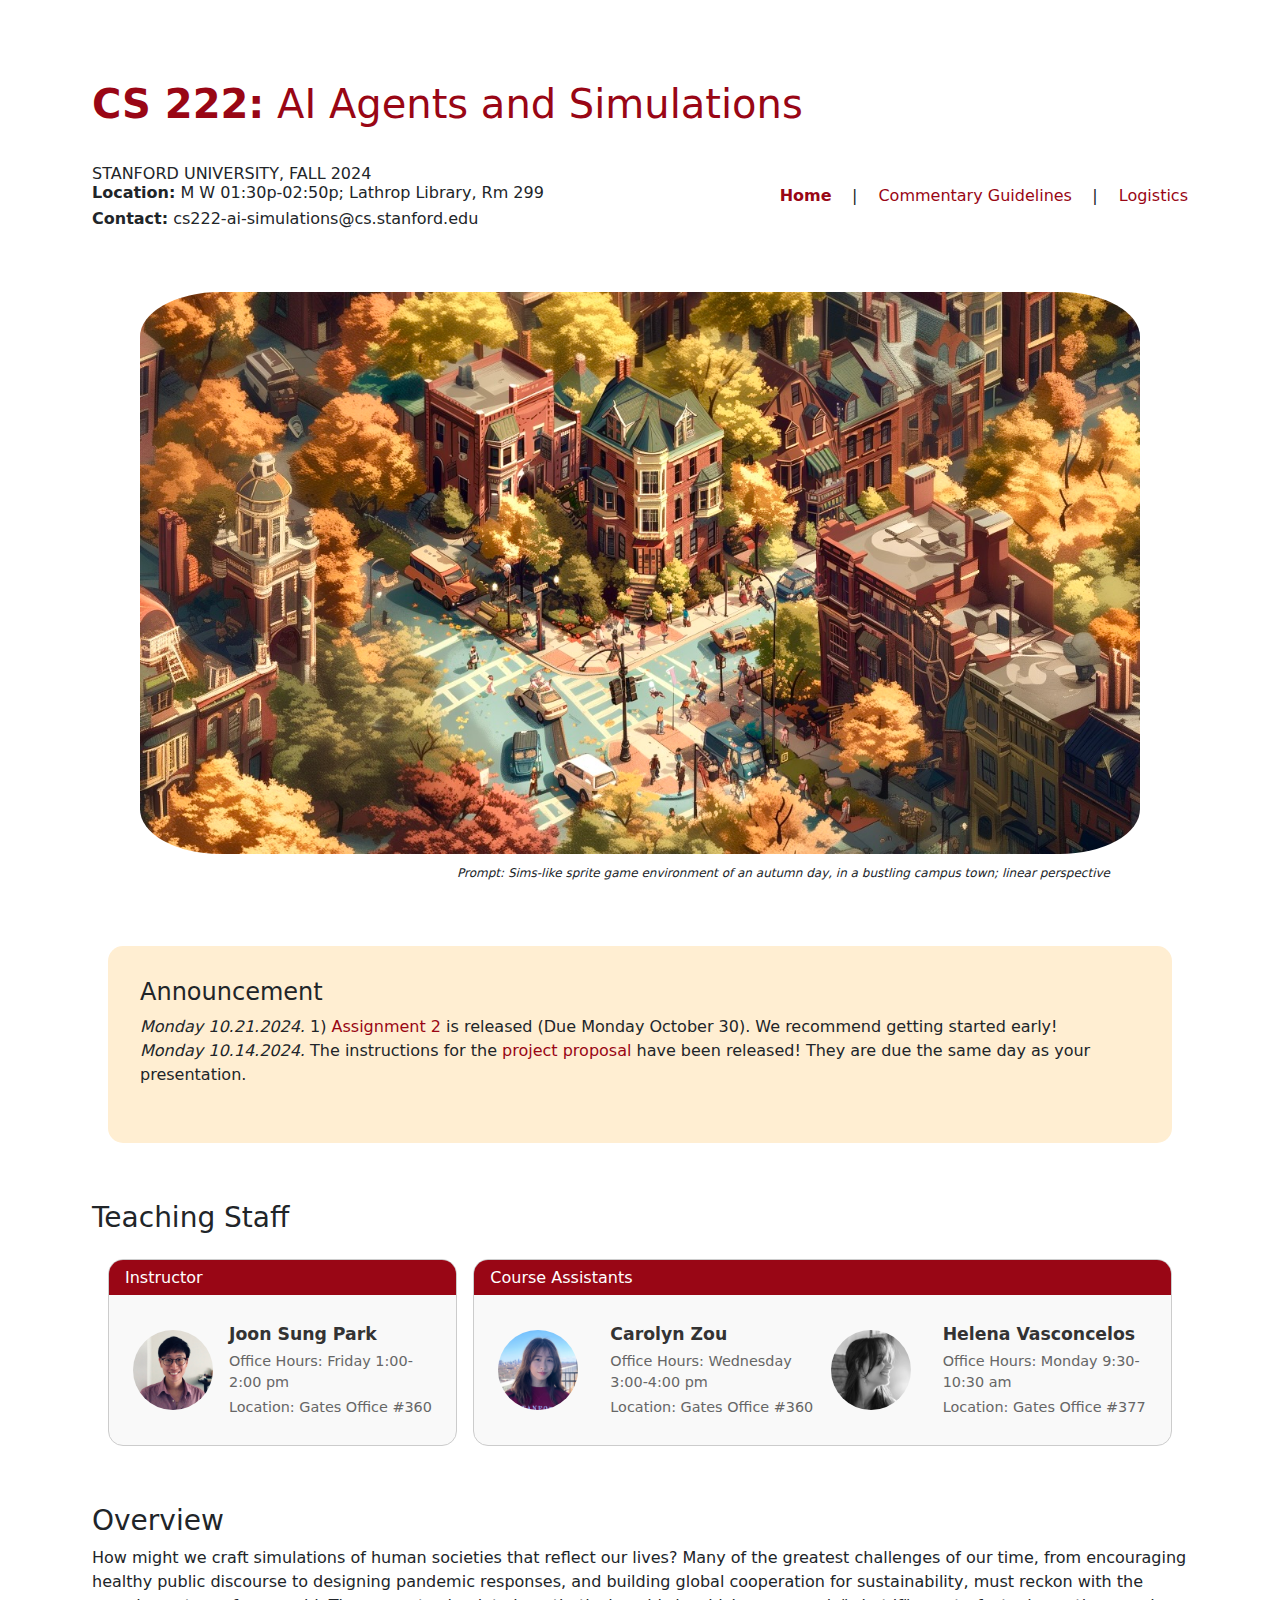
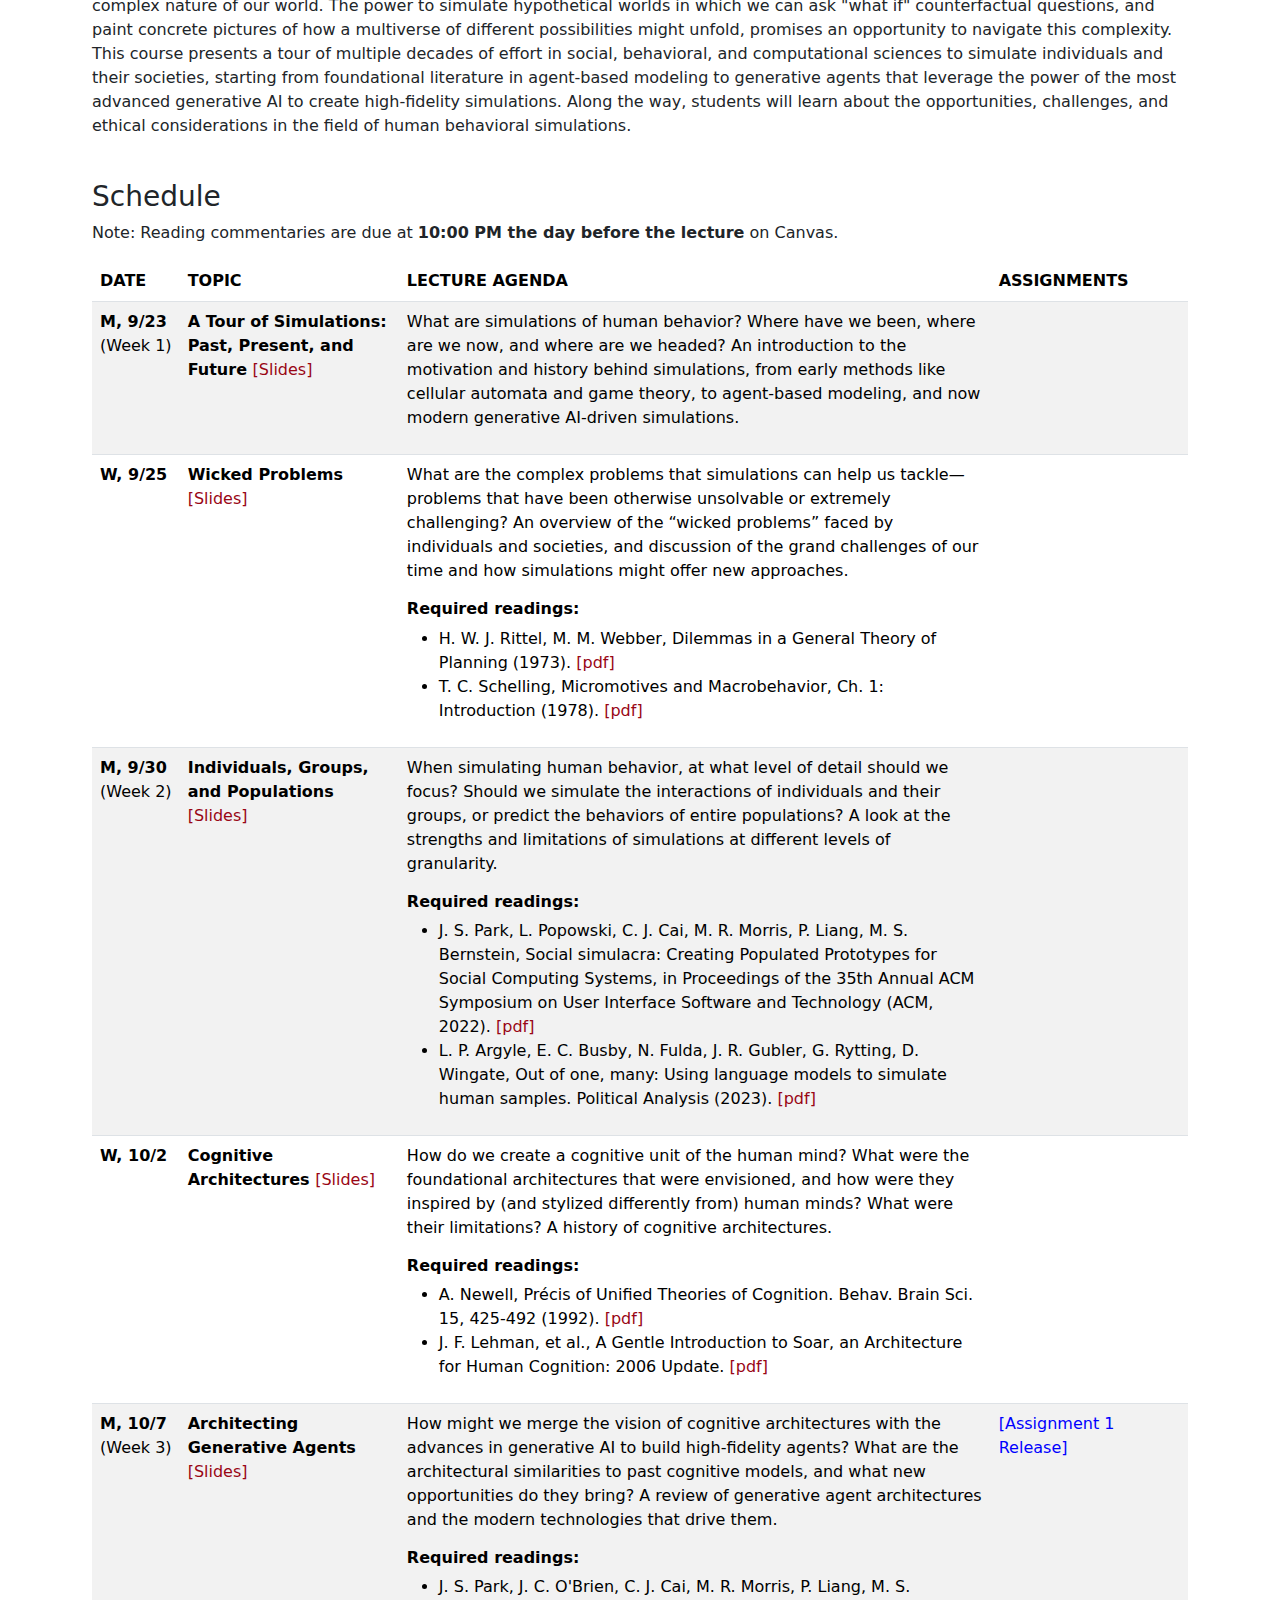
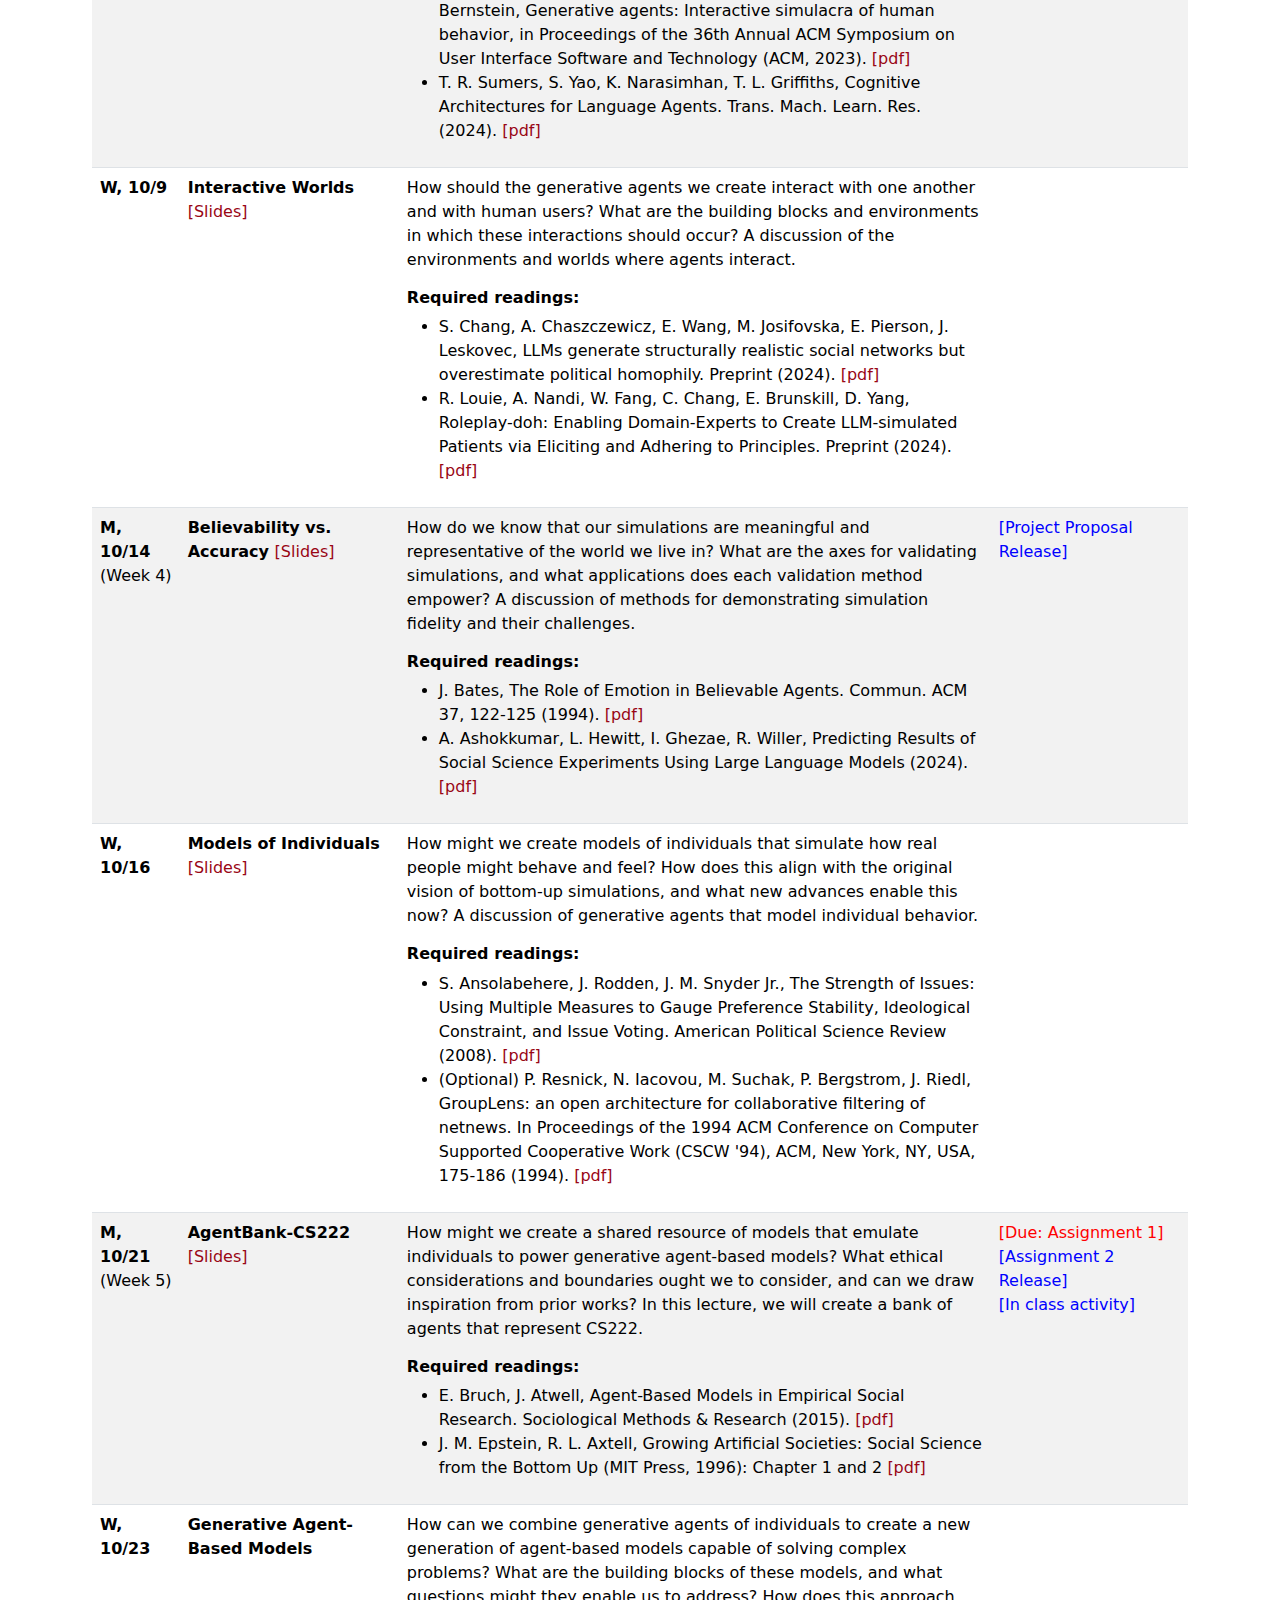
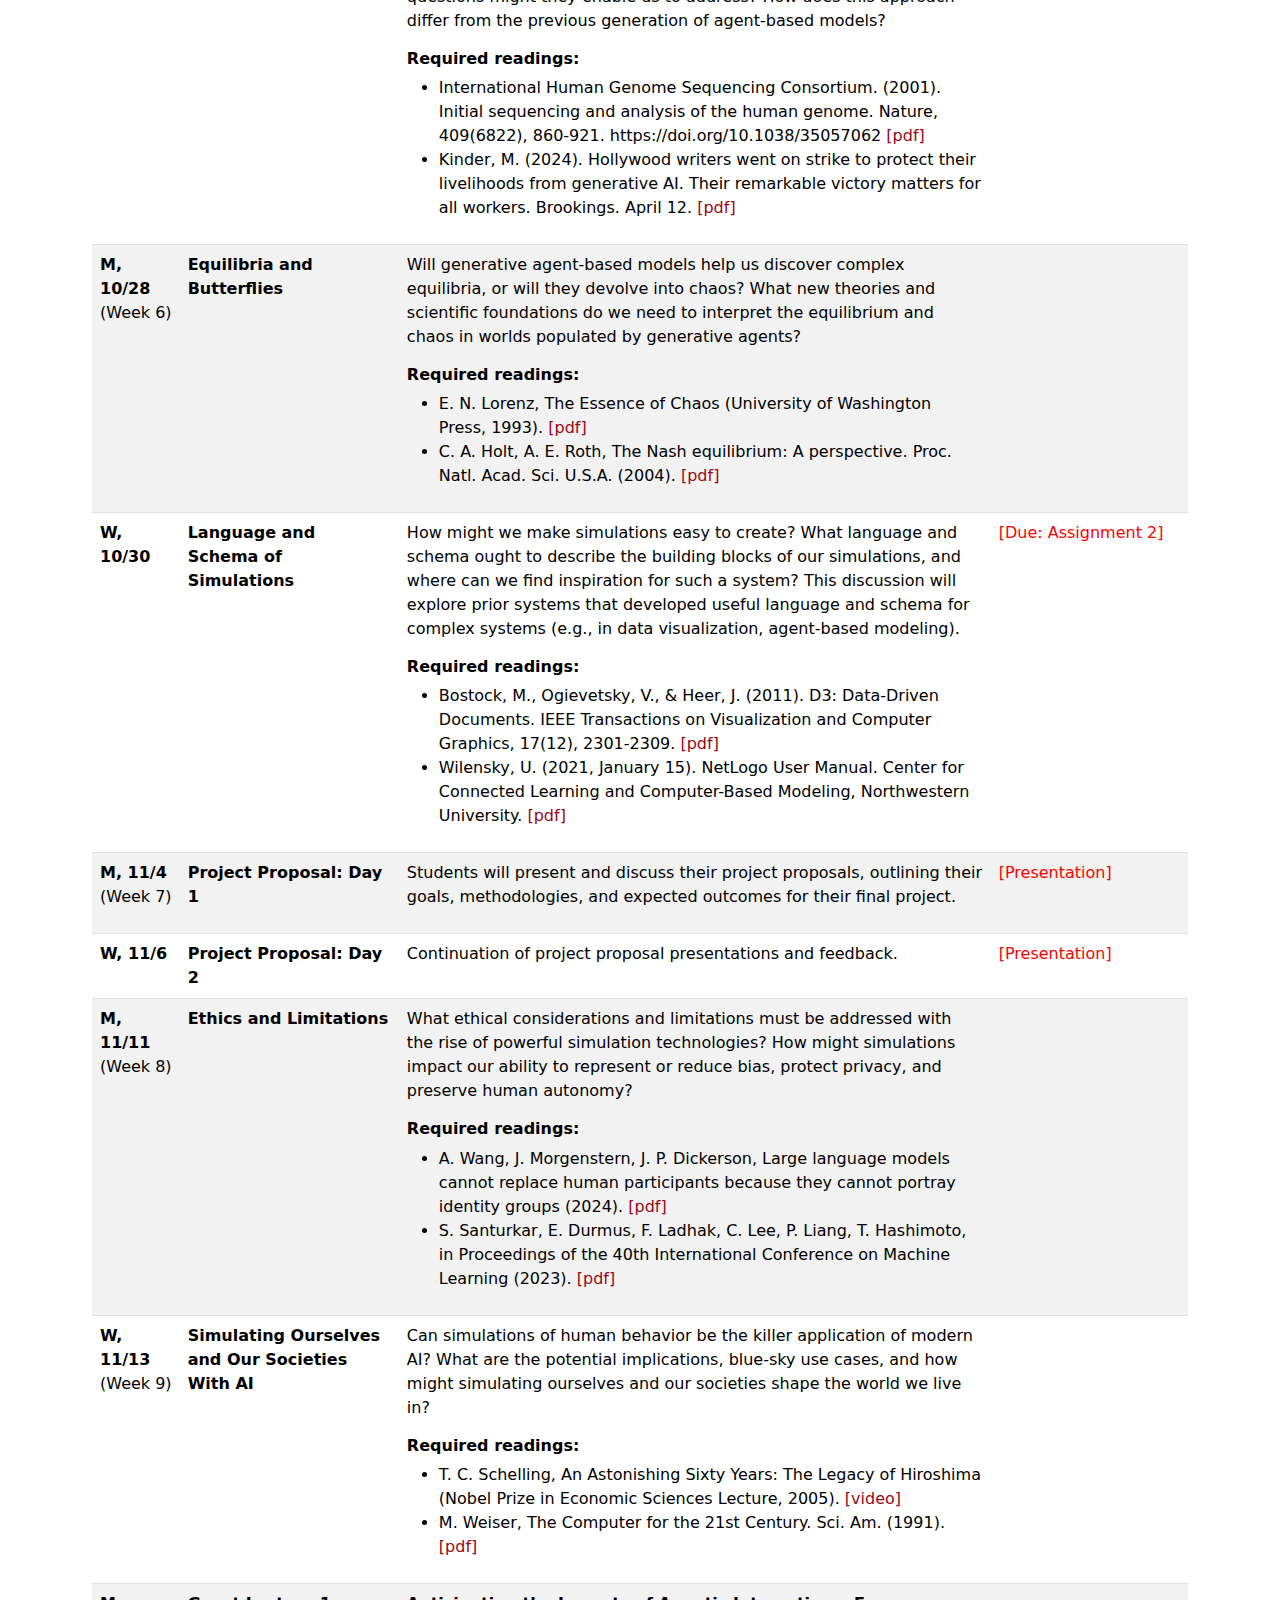
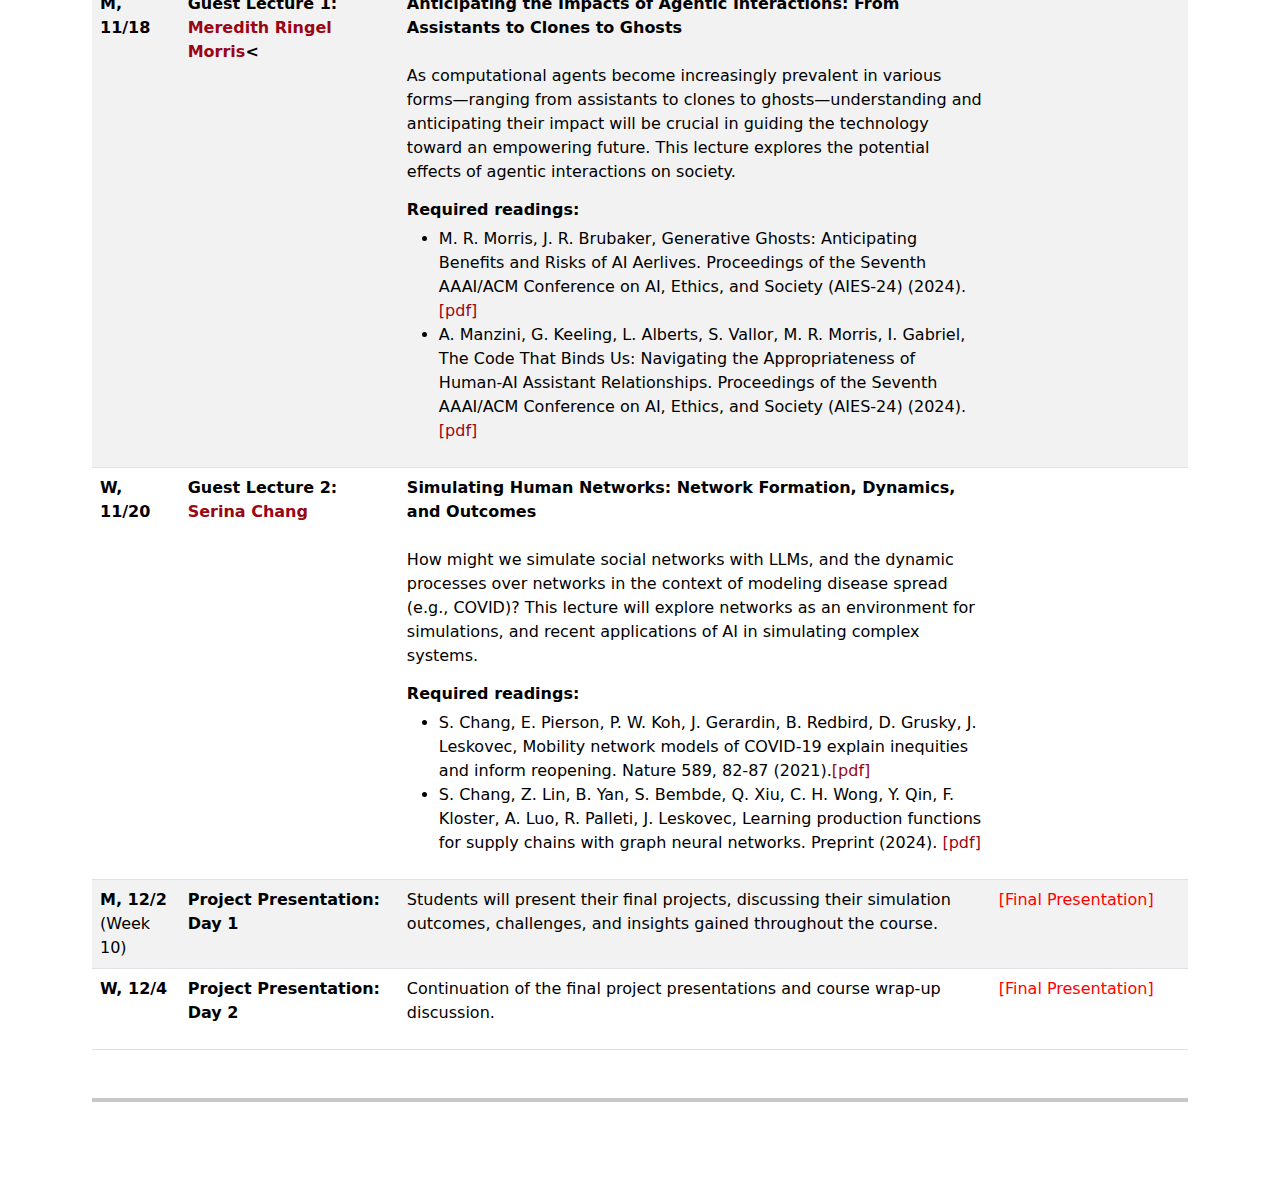
==== index.html @ 3a06b6e3 "Merrie lecture" ====
<!DOCTYPE html>
<html lang="en" class="no-js">
  <head>
    <!-- Meta tags -->
    <meta charset="utf-8">
    <meta name="viewport" content="width=device-width, initial-scale=1, shrink-to-fit=no">
    <title>CS 222: AI Agents and Simulations</title>  

    <!-- Bootstrap, Font Awesome, Aminate, Owl Carausel, Normalize CSS -->
    <link rel="stylesheet" href="https://cdn.jsdelivr.net/npm/bootstrap@5.3.3/dist/css/bootstrap.min.css" integrity="sha384-QWTKZyjpPEjISv5WaRU9OFeRpok6YctnYmDr5pNlyT2bRjXh0JMhjY6hW+ALEwIH" crossorigin="anonymous">
    <link rel="stylesheet" href="static_dir/css/main.css">

    <!-- Favicon -->
    <link rel="apple-touch-icon" sizes="180x180" href="static_dir/favicon_io/apple-touch-icon.png">
    <link rel="icon" type="image/png" sizes="32x32" href="static_dir/favicon_io/favicon-32x32.png">
    <link rel="icon" type="image/png" sizes="16x16" href="static_dir/favicon_io/favicon-16x16.png">
    <link rel="manifest" href="static_dir/favicon_io/site.webmanifest">
  </head>
  
  <body>
    <div class="container">
      <h1 style="margin-bottom:0.5em"><a href="index.html"><strong style="font-weight:700">CS 222:</strong> AI Agents and Simulations</a></h1>
      <div class="header-row">
        <div class="course-info">
          <h5>STANFORD UNIVERSITY, FALL 2024</h5>
          <h5><strong>Location:</strong> M W 01:30p-02:50p; Lathrop Library, Rm 299</h5>
          <h5 style="margin-top:0.4em"><strong>Contact:</strong> cs222-ai-simulations@cs.stanford.edu</h5>
        </div>
        <div class="nav-links">
          <a href="#" style="font-weight:600;">Home</a> &nbsp;&nbsp;&nbsp;| 
          <a href="commentaries.html">Commentary Guidelines</a> &nbsp;&nbsp;&nbsp;| 
          <a href="logistics.html">Logistics</a>
        </div>
      </div>

      <div style="padding: 3em; position: relative;">
        <img src="static_dir/img/sun_dried_tomato_a_clean_unreal_illustration_of_the_most_vibran_2857c18b-3041-4e37-aeae-36095f1cf118.jpeg" style="width:100%; border-radius: 8%;">
        <div style="text-align: right; margin-top: 10px; font-style: italic; font-size:0.75em; ">
          <div style="width: 97%;">
            <em>Prompt: Sims-like sprite game environment of an autumn day, in a bustling campus town; linear perspective</em>
          </div>
        </div>
        <!-- <p style="text-align: right; padding-right:3em; width:50%; float:right; margin-top:1em; font-size:0.8em"></p> -->
      </div>

      <div style="padding:1em">
        <div style="padding:2em; background: #FFEED2; border-radius: 15px;">
          <h4>Announcement <small style="font-size:0.7em"></small></h4>
          <em>Monday 10.21.2024.</em> 1) <a href="assignment2.html" target="_blank">Assignment 2</a> is released (Due Monday October 30). We recommend getting started early!
          <br>
          <em>Monday 10.14.2024.</em> The instructions for the <a href="final_project_proposal.html" target="_blank">project proposal</a> have been released! They are due the same day as your presentation.<br><br>
        </div>
      </div>


      <h3>Teaching Staff</h3>

      <div class="namecard-container">
        <div class="namecard">
          <h6 class="namecard-header">Instructor</h6>
          <div class="namecard-content">
            <div class="profile-photo">
              <a href="https://www.joonsungpark.com/" target="_blank"><img src="static_dir/img/JoonSungPark.jpg" alt="Joon Sung Park"></a>
            </div>
            <div class="profile-details">
              <p><a href="https://www.joonsungpark.com/" target="_blank">Joon Sung Park</a></p>
              <p>Office Hours: Friday 1:00-2:00 pm</p>
              <p>Location: Gates Office #360</p>
            </div>
          </div>
        </div>
        <div class="namecard-2x">
          <h6 class="namecard-header">Course Assistants</h6>
          <div class="namecard-content">
            <div class="profile-photo">
              <img src="static_dir/img/CarolynZou.jpg" alt="Carolyn Zou">
            </div>
            <div class="profile-details">
              <p><a href="https://www.carolynzou.com/" target="_blank">Carolyn Zou</a></p>
              <p>Office Hours: Wednesday 3:00-4:00 pm</p>
              <p>Location: Gates Office #360</p>
            </div>
            <div class="profile-photo">
              <img src="static_dir/img/HelenaVasconcelos.jpg" alt="Helena Vasconcelos">
            </div>
            <div class="profile-details">
              <p><a href="https://helenavasc.com/" target="_blank">Helena Vasconcelos</a></p>
              <p>Office Hours: Monday 9:30-10:30 am</p>
              <p>Location: Gates Office #377</p>
            </div>
          </div>
        </div>
      </div>

      <h3>Overview</h3>
      <p>How might we craft simulations of human societies that reflect our lives? Many of the greatest challenges of our time, from encouraging healthy public discourse to designing pandemic responses, and building global cooperation for sustainability, must reckon with the complex nature of our world. The power to simulate hypothetical worlds in which we can ask "what if" counterfactual questions, and paint concrete pictures of how a multiverse of different possibilities might unfold, promises an opportunity to navigate this complexity. This course presents a tour of multiple decades of effort in social, behavioral, and computational sciences to simulate individuals and their societies, starting from foundational literature in agent-based modeling to generative agents that leverage the power of the most advanced generative AI to create high-fidelity simulations. Along the way, students will learn about the opportunities, challenges, and ethical considerations in the field of human behavioral simulations.</p>


      <h3>Schedule</h3>

      <p>Note: Reading commentaries are due at <strong>10:00 PM the day before the lecture</strong> on Canvas.</p>

      <table class="table table-striped">
        <thead>
          <tr>
            <th style="width: 8%;">DATE</th>
            <th style="width: 20%;">TOPIC</th>
            <th style="width: 54%;">LECTURE AGENDA</th>
            <th style="width: 18%;">ASSIGNMENTS</th>
          </tr>
        </thead>
        <tbody>
          <tr>
            <td class="lecture_date">M, 9/23 <br><span>(Week 1)</span></td>
            <td class="lecture_titles">A Tour of Simulations: Past, Present, and Future <a href="static_dir/pdf/StanfordCS222_Lecture1.pdf" style="font-weight:500" target="_blank">[Slides]</a></td>
            <td>
              <p class="lecture_desc">
                What are simulations of human behavior? Where have we been, where are we now, and where are we headed? An introduction to the motivation and history behind simulations, from early methods like cellular automata and game theory, to agent-based modeling, and now modern generative AI-driven simulations.
              </p>
            </td>
            <td class="assignments"></td>
          </tr>

          <tr>
            <td class="lecture_date">W, 9/25</td>
            <td class="lecture_titles">Wicked Problems <a href="static_dir/pdf/StanfordCS222_Lecture2.pdf" style="font-weight:500" target="_blank">[Slides]</a></td>
            <td>
              <p class="lecture_desc">
                What are the complex problems that simulations can help us tackle—problems that have been otherwise unsolvable or extremely challenging? An overview of the “wicked problems” faced by individuals and societies, and discussion of the grand challenges of our time and how simulations might offer new approaches.
              </p>
              <h6 class="req_readings">Required readings:</h6>
              <ul class="reading_list">
                <li>H. W. J. Rittel, M. M. Webber, Dilemmas in a General Theory of Planning (1973). <a href="https://urbanpolicy.net/wp-content/uploads/2012/11/Rittel+Webber_1973_PolicySciences4-2.pdf" target="_blank">[pdf]</a></li>
                <li>T. C. Schelling, Micromotives and Macrobehavior, Ch. 1: Introduction (1978). <a href="https://gpde.direito.ufmg.br/wp-content/uploads/2019/04/ACFrOgA-pnFwzuMC2ZLY9ug4fS9h9LcNjdMRvz2N5bpMQ1WD7sYyo6ZviBQj2yEkv0yOGqk9xpIbMyzCqALfx1TOJ-YaTGzdGUS45gD_85-Ut2lYtWYauqLAP8sSm5s.pdf" target="_blank">[pdf]</a></li>
              </ul>
            </td>
            <td class="assignments"></td>
          </tr>

          <tr>
            <td class="lecture_date">M, 9/30<br><span>(Week 2)</span></td>
            <td class="lecture_titles">Individuals, Groups, and Populations <a href="static_dir/pdf/StanfordCS222_Lecture3.pdf" style="font-weight:500" target="_blank">[Slides]</a></td>
            <td>
              <p class="lecture_desc">
                When simulating human behavior, at what level of detail should we focus? Should we simulate the interactions of individuals and their groups, or predict the behaviors of entire populations? A look at the strengths and limitations of simulations at different levels of granularity.
              </p>
              <h6 class="req_readings">Required readings:</h6>
              <ul class="reading_list">
                <li>J. S. Park, L. Popowski, C. J. Cai, M. R. Morris, P. Liang, M. S. Bernstein, Social simulacra: Creating Populated Prototypes for Social Computing Systems, in Proceedings of the 35th Annual ACM Symposium on User Interface Software and Technology (ACM, 2022). <a href="https://arxiv.org/abs/2208.04024" target="_blank">[pdf]</a></li>
                <li>L. P. Argyle, E. C. Busby, N. Fulda, J. R. Gubler, G. Rytting, D. Wingate, Out of one, many: Using language models to simulate human samples. Political Analysis (2023). <a href="https://www.cambridge.org/core/journals/political-analysis/article/out-of-one-many-using-language-models-to-simulate-human-samples/035D7C8A55B237942FB6DBAD7CAA4E49" target="_blank">[pdf]</a></li>
              </ul>
            </td>
            <td class="assignments"></td>
          </tr>

          <tr>
            <td class="lecture_date">W, 10/2</td>
            <td class="lecture_titles">Cognitive Architectures <a href="static_dir/pdf/StanfordCS222_Lecture4.pdf" style="font-weight:500" target="_blank">[Slides]</a></td>
            <td>
              <p class="lecture_desc">
                How do we create a cognitive unit of the human mind? What were the foundational architectures that were envisioned, and how were they inspired by (and stylized differently from) human minds? What were their limitations? A history of cognitive architectures.
              </p>
              <h6 class="req_readings">Required readings:</h6>
              <ul class="reading_list">
                <li>A. Newell, Précis of Unified Theories of Cognition. Behav. Brain Sci. 15, 425-492 (1992). <a href="https://iiif.library.cmu.edu/file/Newell_box00048_fld04131_doc0001/Newell_box00048_fld04131_doc0001.pdf" target="_blank">[pdf]</a></li>
                <li>J. F. Lehman, et al., A Gentle Introduction to Soar, an Architecture for Human Cognition: 2006 Update. <a href="https://web.eecs.umich.edu/~soar/sitemaker/docs/misc/GentleIntroduction-2006.pdf" target="_blank">[pdf]</a></li>
              </ul>
            </td>
            <td class="assignments"></td>
          </tr>

          <tr>
            <td class="lecture_date">M, 10/7<br><span>(Week 3)</span></td>
            <td class="lecture_titles">Architecting Generative Agents <a href="static_dir/pdf/StanfordCS222_Lecture5.pdf" style="font-weight:500" target="_blank">[Slides]</a></td>
            <td>
              <p class="lecture_desc">
                How might we merge the vision of cognitive architectures with the advances in generative AI to build high-fidelity agents? What are the architectural similarities to past cognitive models, and what new opportunities do they bring? A review of generative agent architectures and the modern technologies that drive them.
              </p>
              <h6 class="req_readings">Required readings:</h6>
              <ul class="reading_list">
                <li>J. S. Park, J. C. O'Brien, C. J. Cai, M. R. Morris, P. Liang, M. S. Bernstein, Generative agents: Interactive simulacra of human behavior, in Proceedings of the 36th Annual ACM Symposium on User Interface Software and Technology (ACM, 2023). <a href="https://arxiv.org/abs/2304.03442" target="_blank">[pdf]</a></li>
                <li>T. R. Sumers, S. Yao, K. Narasimhan, T. L. Griffiths, Cognitive Architectures for Language Agents. Trans. Mach. Learn. Res. (2024). <a href="https://arxiv.org/abs/2309.02427" target="_blank">[pdf]</a></li>
              </ul>
            </td>
            <td class="assignments"><a href="assignment1.html" target="_blank"><span class="assignment_release">[Assignment 1 Release]</span></a></td>
          </tr>

          <tr>
            <td class="lecture_date">W, 10/9</td>
            <td class="lecture_titles">Interactive Worlds <a href="static_dir/pdf/StanfordCS222_Lecture6.pdf" style="font-weight:500" target="_blank">[Slides]</a></td>
            <td>
              <p class="lecture_desc">
                How should the generative agents we create interact with one another and with human users? What are the building blocks and environments in which these interactions should occur? A discussion of the environments and worlds where agents interact.
              </p>
              <h6 class="req_readings">Required readings:</h6>
              <ul class="reading_list">
                <li>S. Chang, A. Chaszczewicz, E. Wang, M. Josifovska, E. Pierson, J. Leskovec, LLMs generate structurally realistic social networks but overestimate political homophily. Preprint (2024). <a href="https://arxiv.org/abs/2408.16629" target="_blank">[pdf]</a></li>
                <li>R. Louie, A. Nandi, W. Fang, C. Chang, E. Brunskill, D. Yang, Roleplay-doh: Enabling Domain-Experts to Create LLM-simulated Patients via Eliciting and Adhering to Principles. Preprint (2024). <a href="https://arxiv.org/abs/2407.00870" target="_blank">[pdf]</a></li>
              </ul>
            </td>
            <td class="assignments"></td>
          </tr>

          <tr>
            <td class="lecture_date">M, 10/14<br><span>(Week 4)</span></td>
            <td class="lecture_titles">Believability vs. Accuracy <a href="static_dir/pdf/StanfordCS222_Lecture7.pdf" style="font-weight:500" target="_blank">[Slides]</a></td>
            <td>
              <p class="lecture_desc">
                How do we know that our simulations are meaningful and representative of the world we live in? What are the axes for validating simulations, and what applications does each validation method empower? A discussion of methods for demonstrating simulation fidelity and their challenges.
              </p>
              <h6 class="req_readings">Required readings:</h6>
              <ul class="reading_list">
                <li>J. Bates, The Role of Emotion in Believable Agents. Commun. ACM 37, 122-125 (1994). <a href="https://dl.acm.org/doi/10.1145/176789.176803" target="_blank">[pdf]</a></li>
                <li>A. Ashokkumar, L. Hewitt, I. Ghezae, R. Willer, Predicting Results of Social Science Experiments Using Large Language Models (2024). <a href="https://samim.io/dl/Predicting%20results%20of%20social%20science%20experiments%20using%20large%20language%20models.pdf" target="_blank">[pdf]</a></li>
              </ul>
            </td>
            <td class="assignments">
              <a href="final_project_proposal.html" target="_blank"><span class="assignment_release">[Project Proposal Release]</span></a>
          </tr>

          <tr>
            <td class="lecture_date">W, 10/16</td>
            <td class="lecture_titles">Models of Individuals <a href="static_dir/pdf/StanfordCS222_Lecture8.pdf" style="font-weight:500" target="_blank">[Slides]</a></td>
            <td>
              <p class="lecture_desc">
                How might we create models of individuals that simulate how real people might behave and feel? How does this align with the original vision of bottom-up simulations, and what new advances enable this now? A discussion of generative agents that model individual behavior.
              </p>
              <h6 class="req_readings">Required readings:</h6>
              <ul class="reading_list">
                <li>S. Ansolabehere, J. Rodden, J. M. Snyder Jr., The Strength of Issues: Using Multiple Measures to Gauge Preference Stability, Ideological Constraint, and Issue Voting. American Political Science Review (2008). <a href="https://www.cambridge.org/core/journals/american-political-science-review/article/strength-of-issues-using-multiple-measures-to-gauge-preference-stability-ideological-constraint-and-issue-voting/16F6AF97F7B71AA0112EC9ADF78B553A" target="_blank">[pdf]</a></li>
                <li>(Optional) P. Resnick, N. Iacovou, M. Suchak, P. Bergstrom, J. Riedl, GroupLens: an open architecture for collaborative filtering of netnews. In Proceedings of the 1994 ACM Conference on Computer Supported Cooperative Work (CSCW '94), ACM, New York, NY, USA, 175-186 (1994). <a href="https://dl.acm.org/doi/10.1145/192844.192905" target="_blank">[pdf]</a></li>

              </ul>
            </td>
            <td class="assignments"></td>
          </tr>

          <tr>
            <td class="lecture_date">M, 10/21<br><span>(Week 5)</span></td>
            <td class="lecture_titles">AgentBank-CS222 <a href="static_dir/pdf/StanfordCS222_Lecture9.pdf" style="font-weight:500" target="_blank">[Slides]</a></td>
            <td>
              <p class="lecture_desc">
                How might we create a shared resource of models that emulate individuals to power generative agent-based models? What ethical considerations and boundaries ought we to consider, and can we draw inspiration from prior works? In this lecture, we will create a bank of agents that represent CS222.
              </p>
              <h6 class="req_readings">Required readings:</h6>
              <ul class="reading_list">
                <li>E. Bruch, J. Atwell, Agent-Based Models in Empirical Social Research. Sociological Methods & Research (2015). <a href="https://journals.sagepub.com/doi/full/10.1177/0049124113506405" target="_blank">[pdf]</a></li>
                <li>J. M. Epstein, R. L. Axtell, Growing Artificial Societies: Social Science from the Bottom Up (MIT Press, 1996): Chapter 1 and 2 <a href="https://wtf.tw/ref/epstein_axtell.pdf" target="_blank">[pdf]</a></li>
              </ul>
            </td>
            <td class="assignments"><span class="assignment_due">[Due: Assignment 1]</span><br><a href="assignment2.html" target="_blank"><span class="assignment_release">[Assignment 2 Release]</span></a><br><a href="agent_bank222_inclass.html" target="_blank"><span class="assignment_release">[In class activity]</span></a></td>
          </tr>

          <tr>
            <td class="lecture_date">W, 10/23</td>
            <td class="lecture_titles">Generative Agent-Based Models</td>
            <td>
              <p class="lecture_desc">
                How can we combine generative agents of individuals to create a new generation of agent-based models capable of solving complex problems? What are the building blocks of these models, and what questions might they enable us to address? How does this approach differ from the previous generation of agent-based models?
              </p>
              <h6 class="req_readings">Required readings:</h6>
              <ul class="reading_list">
                <li>International Human Genome Sequencing Consortium. (2001). Initial sequencing and analysis of the human genome. Nature, 409(6822), 860-921. https://doi.org/10.1038/35057062 <a href="https://www.nature.com/articles/35057062" target="_blank">[pdf]</a></li>
                <li>Kinder, M. (2024). Hollywood writers went on strike to protect their livelihoods from generative AI. Their remarkable victory matters for all workers. Brookings. April 12. <a href="https://www.brookings.edu/articles/hollywood-writers-went-on-strike-to-protect-their-livelihoods-from-generative-ai-their-remarkable-victory-matters-for-all-workers/" target="_blank">[pdf]</a></li>
              </ul>
            </td>
            <td class="assignments"></td>
          </tr>

          <tr>
            <td class="lecture_date">M, 10/28<br><span>(Week 6)</span></td>
            <td class="lecture_titles">Equilibria and Butterflies</td>
            <td>
              <p class="lecture_desc">
                Will generative agent-based models help us discover complex equilibria, or will they devolve into chaos? What new theories and scientific foundations do we need to interpret the equilibrium and chaos in worlds populated by generative agents?
              </p>
              <h6 class="req_readings">Required readings:</h6>
              <ul class="reading_list">
                <li>E. N. Lorenz, The Essence of Chaos (University of Washington Press, 1993). <a href="https://eclass.uoa.gr/modules/document/file.php/PHYS289/%CE%92%CE%B9%CE%B2%CE%BB%CE%AF%CE%B1/Edward%20N.%20Lorenz%20-%20The%20Essence%20of%20Chaos-CRC%20%282005%29.pdf" target="_blank">[pdf]</a></li>
                <li>C. A. Holt, A. E. Roth, The Nash equilibrium: A perspective. Proc. Natl. Acad. Sci. U.S.A. (2004). <a href="https://www.pnas.org/doi/10.1073/pnas.0308738101" target="_blank">[pdf]</a></li>
              </ul>
            </td>
            <td class="assignments"></td>
          </tr>

          <tr>
            <td class="lecture_date">W, 10/30</td>
            <td class="lecture_titles">Language and Schema of Simulations</td>
            <td>
              <p class="lecture_desc">
                How might we make simulations easy to create? What language and schema ought to describe the building blocks of our simulations, and where can we find inspiration for such a system? This discussion will explore prior systems that developed useful language and schema for complex systems (e.g., in data visualization, agent-based modeling).
              </p>
              <h6 class="req_readings">Required readings:</h6>
              <ul class="reading_list">
                <li>Bostock, M., Ogievetsky, V., & Heer, J. (2011). D3: Data-Driven Documents. IEEE Transactions on Visualization and Computer Graphics, 17(12), 2301-2309. <a href="https://ieeexplore.ieee.org/stamp/stamp.jsp?arnumber=6064996&tag=1" target="_blank">[pdf]</a></li>
                <li>Wilensky, U. (2021, January 15). NetLogo User Manual. Center for Connected Learning and Computer-Based Modeling, Northwestern University. <a href="https://ccl.northwestern.edu/netlogo/docs/" target="_blank">[pdf]</a></li>
              </ul>
            </td>
            <td class="assignments"><span class="assignment_due">[Due: Assignment 2]</span></td>
          </tr>

          <tr>
            <td class="lecture_date">M, 11/4<br><span>(Week 7)</span></td>
            <td class="lecture_titles">Project Proposal: Day 1</td>
            <td>
              <p class="lecture_desc">
                Students will present and discuss their project proposals, outlining their goals, methodologies, and expected outcomes for their final project.
              </p>
            </td>
            <td class="assignments"><span class="assignment_due">[Presentation]</span></td>
          </tr>

          <tr>
            <td class="lecture_date">W, 11/6</td>
            <td class="lecture_titles">Project Proposal: Day 2</td>
            <td>
              <p class="lecture_desc">
                Continuation of project proposal presentations and feedback.
              </p>
            </td>
            <td class="assignments"><span class="assignment_due">[Presentation]</span></td>
          </tr>

          <tr>
            <td class="lecture_date">M, 11/11<br><span>(Week 8)</span></td>
            <td class="lecture_titles">Ethics and Limitations</td>
            <td>
              <p class="lecture_desc">
                What ethical considerations and limitations must be addressed with the rise of powerful simulation technologies? How might simulations impact our ability to represent or reduce bias, protect privacy, and preserve human autonomy?
              </p>
              <h6 class="req_readings">Required readings:</h6>
              <ul class="reading_list">
                <li>A. Wang, J. Morgenstern, J. P. Dickerson, Large language models cannot replace human participants because they cannot portray identity groups (2024). <a href="https://arxiv.org/abs/2402.01908" target="_blank">[pdf]</a></li>
                <li>S. Santurkar, E. Durmus, F. Ladhak, C. Lee, P. Liang, T. Hashimoto, in Proceedings of the 40th International Conference on Machine Learning (2023). <a href="https://arxiv.org/abs/2303.17548" target="_blank">[pdf]</a></li>
              </ul>
            </td>
            <td class="assignments"></td>
          </tr>

          <tr>
            <td class="lecture_date">W, 11/13<br><span>(Week 9)</span></td>
            <td class="lecture_titles">Simulating Ourselves and Our Societies With AI</td>
            <td>
              <p class="lecture_desc">
                Can simulations of human behavior be the killer application of modern AI? What are the potential implications, blue-sky use cases, and how might simulating ourselves and our societies shape the world we live in?
              </p>
              <h6 class="req_readings">Required readings:</h6>
              <ul class="reading_list">
                <li>T. C. Schelling, An Astonishing Sixty Years: The Legacy of Hiroshima (Nobel Prize in Economic Sciences Lecture, 2005). <a href="https://www.nobelprize.org/prizes/economic-sciences/2005/schelling/lecture" target="_blank">[video]</a></li>
                <li>M. Weiser, The Computer for the 21st Century. Sci. Am. (1991). <a href="https://www.lri.fr/~mbl/Stanford/CS477/papers/Weiser-SciAm.pdf" target="_blank">[pdf]</a></li>
              </ul>
            </td>
            <td class="assignments"></td>
          </tr>

          <tr>
            <td class="lecture_date">M, 11/18</td>
            <td class="lecture_titles">Guest Lecture 1: <a href="https://cs.stanford.edu/~merrie/" target="_blank">Meredith Ringel Morris</a><</td>
            <td>
              <p class="lecture_desc">
                <strong>Anticipating the Impacts of Agentic Interactions: From Assistants to Clones to Ghosts</strong><br><br>
                As computational agents become increasingly prevalent in various forms—ranging from assistants to clones to ghosts—understanding and anticipating their impact will be crucial in guiding the technology toward an empowering future. This lecture explores the potential effects of agentic interactions on society.
              </p>
              <h6 class="req_readings">Required readings:</h6>
              <ul class="reading_list">
                <li>M. R. Morris, J. R. Brubaker, Generative Ghosts: Anticipating Benefits and Risks of AI Aerlives. Proceedings of the Seventh AAAI/ACM Conference on AI, Ethics, and Society (AIES-24) (2024).<a href="https://arxiv.org/pdf/2402.01662" target="_blank">[pdf]</a></li>
                <li>A. Manzini, G. Keeling, L. Alberts, S. Vallor, M. R. Morris, I. Gabriel, The Code That Binds Us: Navigating the Appropriateness of Human-AI Assistant Relationships. Proceedings of the Seventh AAAI/ACM Conference on AI, Ethics, and Society (AIES-24) (2024).<a href="https://ojs.aaai.org/index.php/AIES/article/view/31694/33861" target="_blank">[pdf]</a></li>
              </ul>
            </td>
            <td class="assignments"></td>
          </tr>

          <tr>
            <td class="lecture_date">W, 11/20</td>
            <td class="lecture_titles">Guest Lecture 2: <a href="https://serinachang5.github.io/" target="_blank">Serina Chang</a></td>
            <td>
              <p class="lecture_desc">
                <strong>Simulating Human Networks: Network Formation, Dynamics, and Outcomes</strong><br><br>

                How might we simulate social networks with LLMs, and the dynamic processes over networks in the context of modeling disease spread (e.g., COVID)? This lecture will explore networks as an environment for simulations, and recent applications of AI in simulating complex systems.
              </p>
              <h6 class="req_readings">Required readings:</h6>
              <ul class="reading_list">
                <li>S. Chang, E. Pierson, P. W. Koh, J. Gerardin, B. Redbird, D. Grusky, J. Leskovec, Mobility network models of COVID-19 explain inequities and inform reopening. Nature 589, 82-87 (2021).<a href="https://www.nature.com/articles/s41586-020-2923-3" target="_blank">[pdf]</a></li>
                <li>S. Chang, Z. Lin, B. Yan, S. Bembde, Q. Xiu, C. H. Wong, Y. Qin, F. Kloster, A. Luo, R. Palleti, J. Leskovec, Learning production functions for supply chains with graph neural networks. Preprint (2024). <a href="https://arxiv.org/abs/2407.18772" target="_blank">[pdf]</a></li>
              </ul>
            </td>
            <td class="assignments"></td>
          </tr>

          <tr>
            <td class="lecture_date">M, 12/2<br><span>(Week 10)</span></td>
            <td class="lecture_titles">Project Presentation: Day 1</td>
            <td>
              <p class="lecture_desc">
                Students will present their final projects, discussing their simulation outcomes, challenges, and insights gained throughout the course.
              </p>
            </td>
            <td class="assignments"><span class="assignment_due">[Final Presentation]</span></td>
          </tr>

          <tr>
            <td class="lecture_date">W, 12/4</td>
            <td class="lecture_titles">Project Presentation: Day 2</td>
            <td>
              <p class="lecture_desc">
                Continuation of the final project presentations and course wrap-up discussion.
              </p>
            </td>
            <td class="assignments"><span class="assignment_due">[Final Presentation]</span></td>
          </tr>
          
          <!-- Add more weeks here -->
        </tbody>
      </table>

      <hr style="border:solid; border-width:2px; margin-top:3em">
    </div>

    <script src="https://cdn.jsdelivr.net/npm/bootstrap@5.3.3/dist/js/bootstrap.min.js" integrity="sha384-0pUGZvbkm6XF6gxjEnlmuGrJXVbNuzT9qBBavbLwCsOGabYfZo0T0to5eqruptLy" crossorigin="anonymous"></script>

    <style>
      #clustrmaps-widget-v2 {display:none !important}
    </style>
    <script type="text/javascript" id="clustrmaps" src="//clustrmaps.com/map_v2.js?d=rDNfvAHv84dw1Tk_JlTsLjTtnq6iYukX3dLUp5UICFY&cl=ffffff&w=a"></script>
    <a href="https://clustrmaps.com/site/1c1df" style="display:none !important"  title="Visit tracker"><img src="//www.clustrmaps.com/map_v2.png?d=rDNfvAHv84dw1Tk_JlTsLjTtnq6iYukX3dLUp5UICFY&cl=ffffff" style="display:none !important"  /></a>
  </body>
</html>
---- static_dir/css/main.css ----
body {
    padding:5em;
}
.lecture_date { 
    font-weight:600;
}
.lecture_date span {
    font-weight:300;
}
.lecture_week {
    font-weight:600;
}
.lecture_titles {
    font-weight:600;
}
.req_readings {
    font-weight:600;
}
h3 {
    margin-top:1.5em;
}
.assignment_release {
    color:blue;
}
.assignment_due {
    color:red;
}

a,a:hover {
    color: #990615;
    text-decoration: none;
}

a:hover {
   text-decoration: underline;
}




/* Name card */
.namecard-container {
  display: grid;
  grid-template-columns: 1fr 2fr; /* 1:2 ratio for namecard and namecard-2x */
  gap: 1em;
  padding: 1em;
}

.namecard, .namecard-2x {
  border: 1px solid #ccc;
  border-radius: 15px;
  background-color: #f9f9f9;
  overflow: hidden; /* Ensures the header doesn't overflow the rounded corners */
}

.namecard-header {
  background-color: #990615; 
  color: white;
  padding: 0.5em 1em;
  margin: 0;
  width: 100%;
}

.namecard-content {
  padding: 1.5em;
}

.namecard .namecard-content {
  display: flex;
  align-items: center;
}

.namecard-2x .namecard-content {
  display: grid;
  grid-template-columns: auto 1fr auto 1fr; /* For photo, details, photo, details */
  gap: 1em;
  align-items: center;
}

.profile-photo img {
  width: 80px;
  height: 80px;
  border-radius: 50%;
}

.profile-details {
  margin-left: 1em;
}

.profile-details a {
  font-size: 1.2em;
  font-weight: bold;
  color: #333;
  text-decoration: none;
}

.profile-details p {
  margin: 0.2em 0;
  font-size: 0.9em;
  color: #666;
}

@media (max-width: 768px) {
  .namecard-container {
    grid-template-columns: 1fr;
  }
  
  .namecard-2x .namecard-content {
    grid-template-columns: auto 1fr;
  }
  
  .namecard-2x .namecard-content > :nth-child(3),
  .namecard-2x .namecard-content > :nth-child(4) {
    margin-top: 1em;
  }
}
/* End name card */








/* Nav */
.header-row {
  display: flex;
  justify-content: space-between;
  align-items: center;
  padding: 1em 0;
/*  border-bottom: 1px solid #ddd;*/
}

.course-info h5 {
  margin: 0;
  font-size: 1em;
}

.nav-links a {
  text-decoration: none;
  color: #990615;
  margin-left: 1em;
}

.nav-links a:hover {
  text-decoration: underline;
}
/* End Nav */
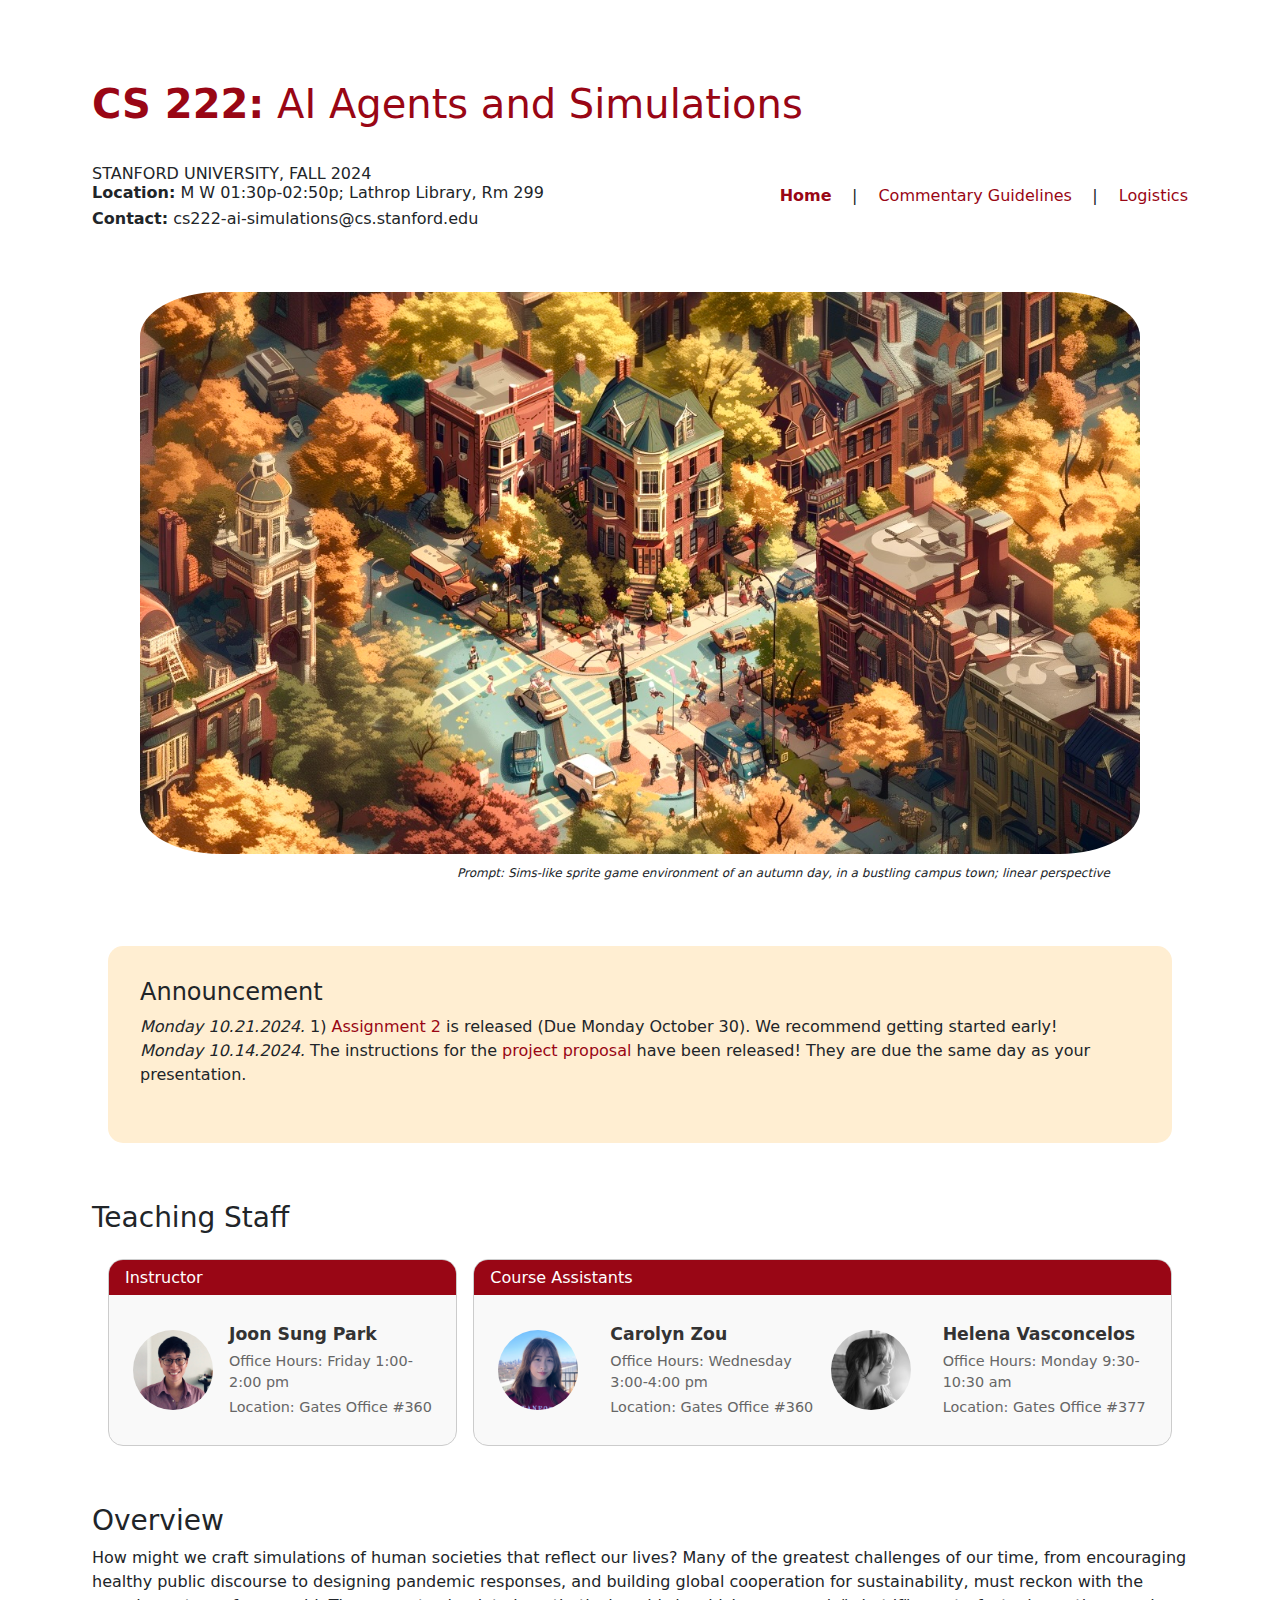
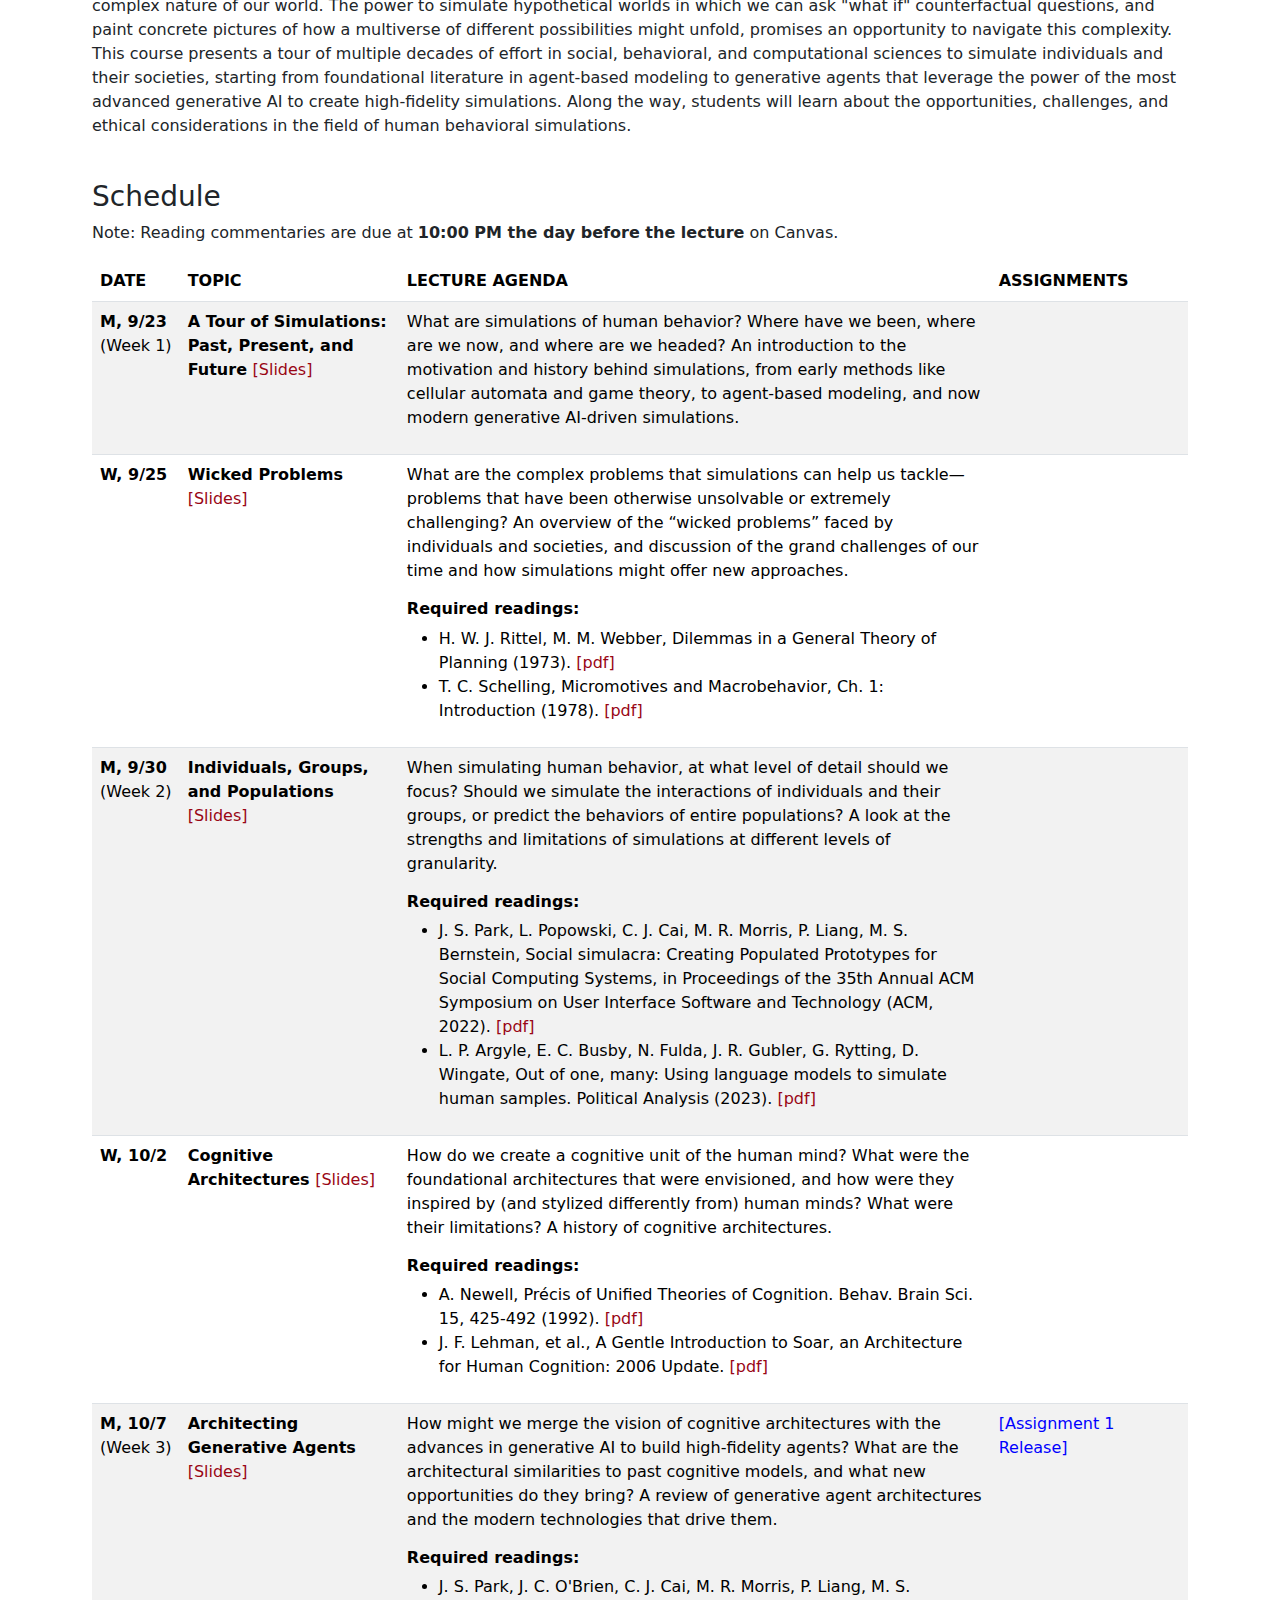
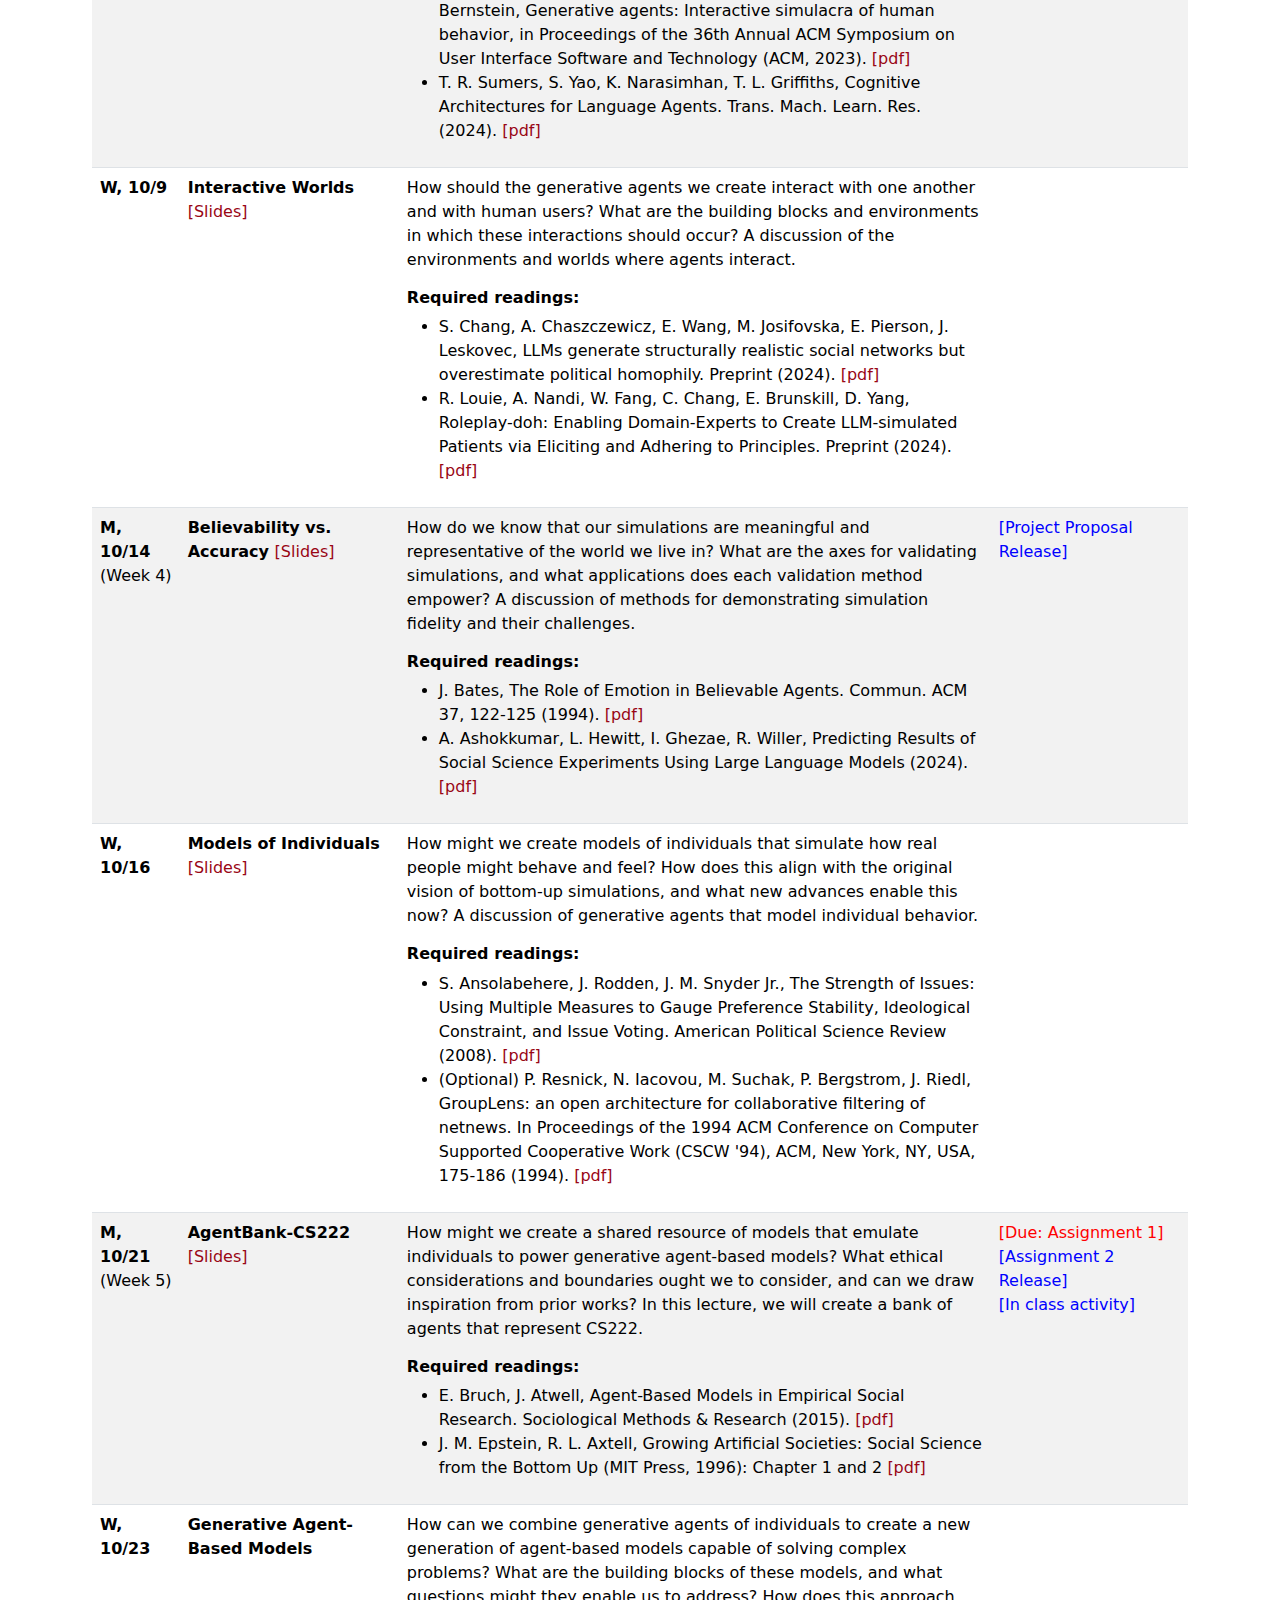
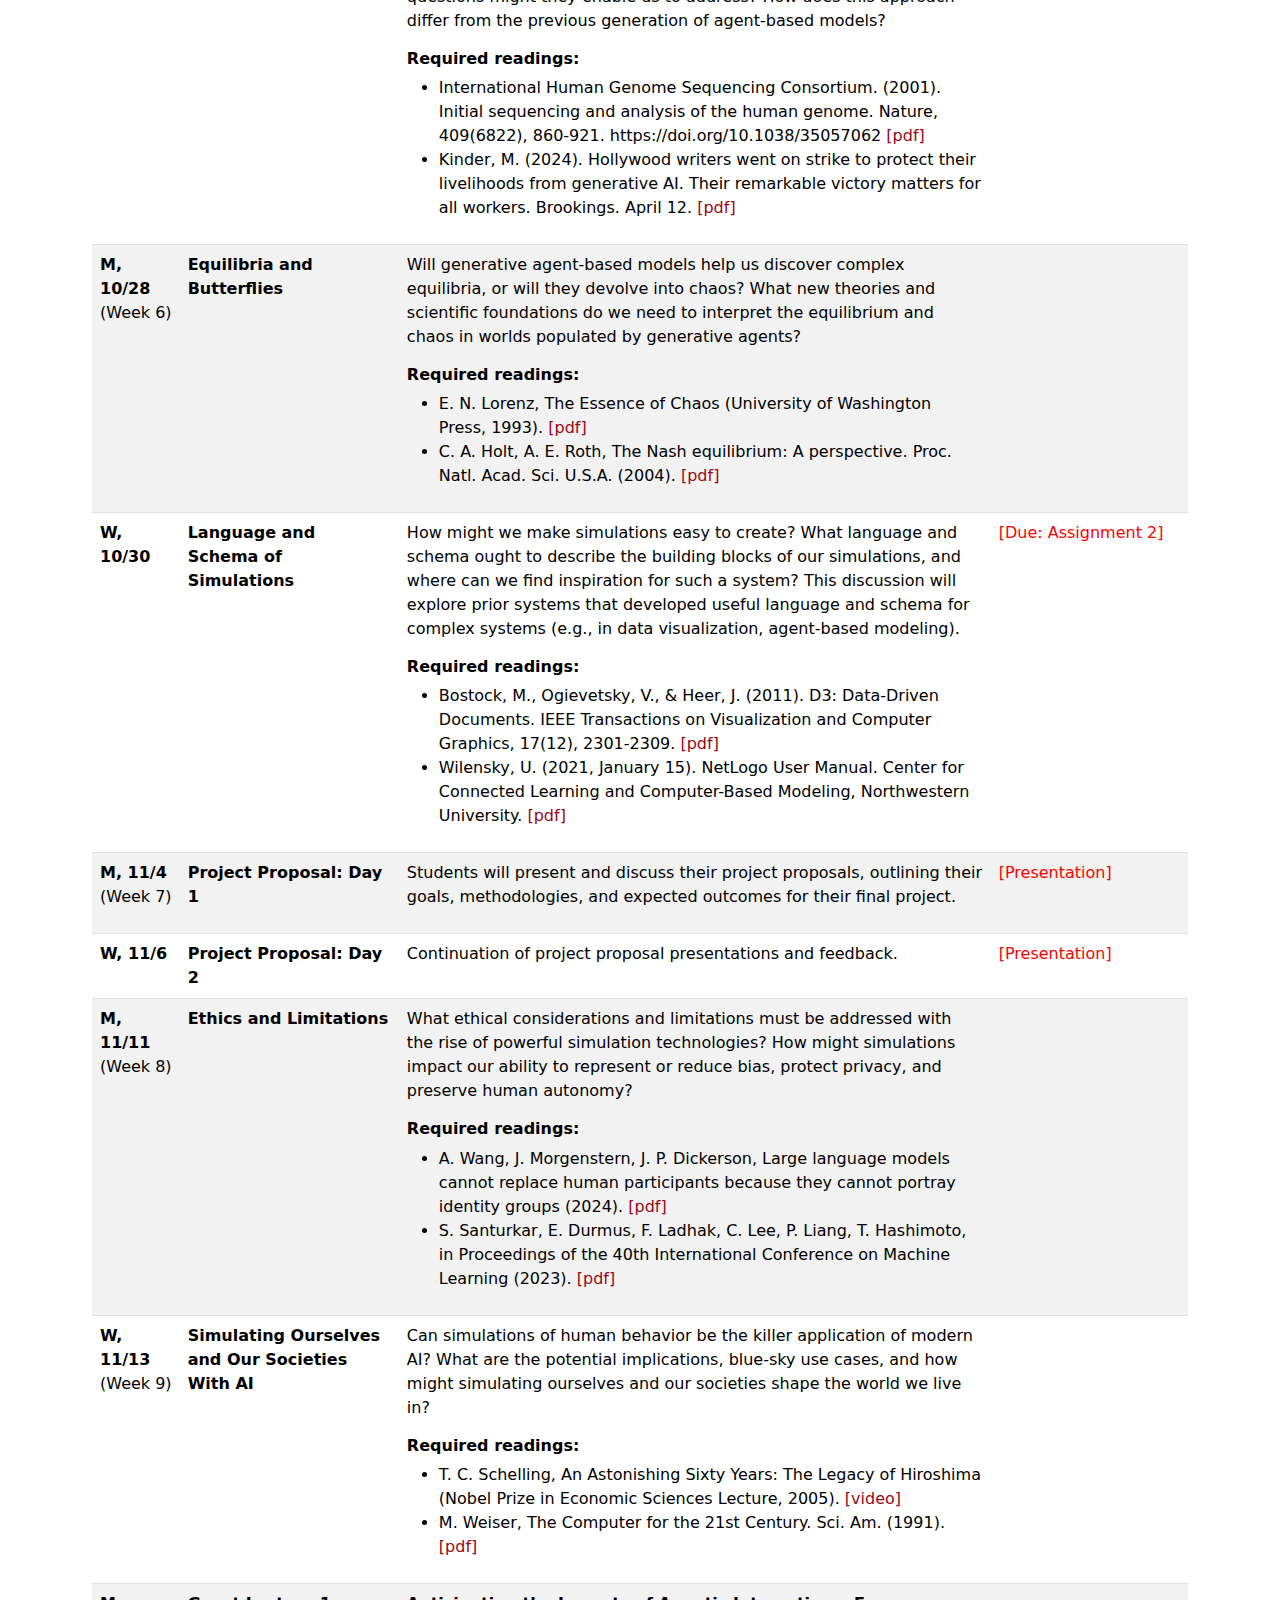
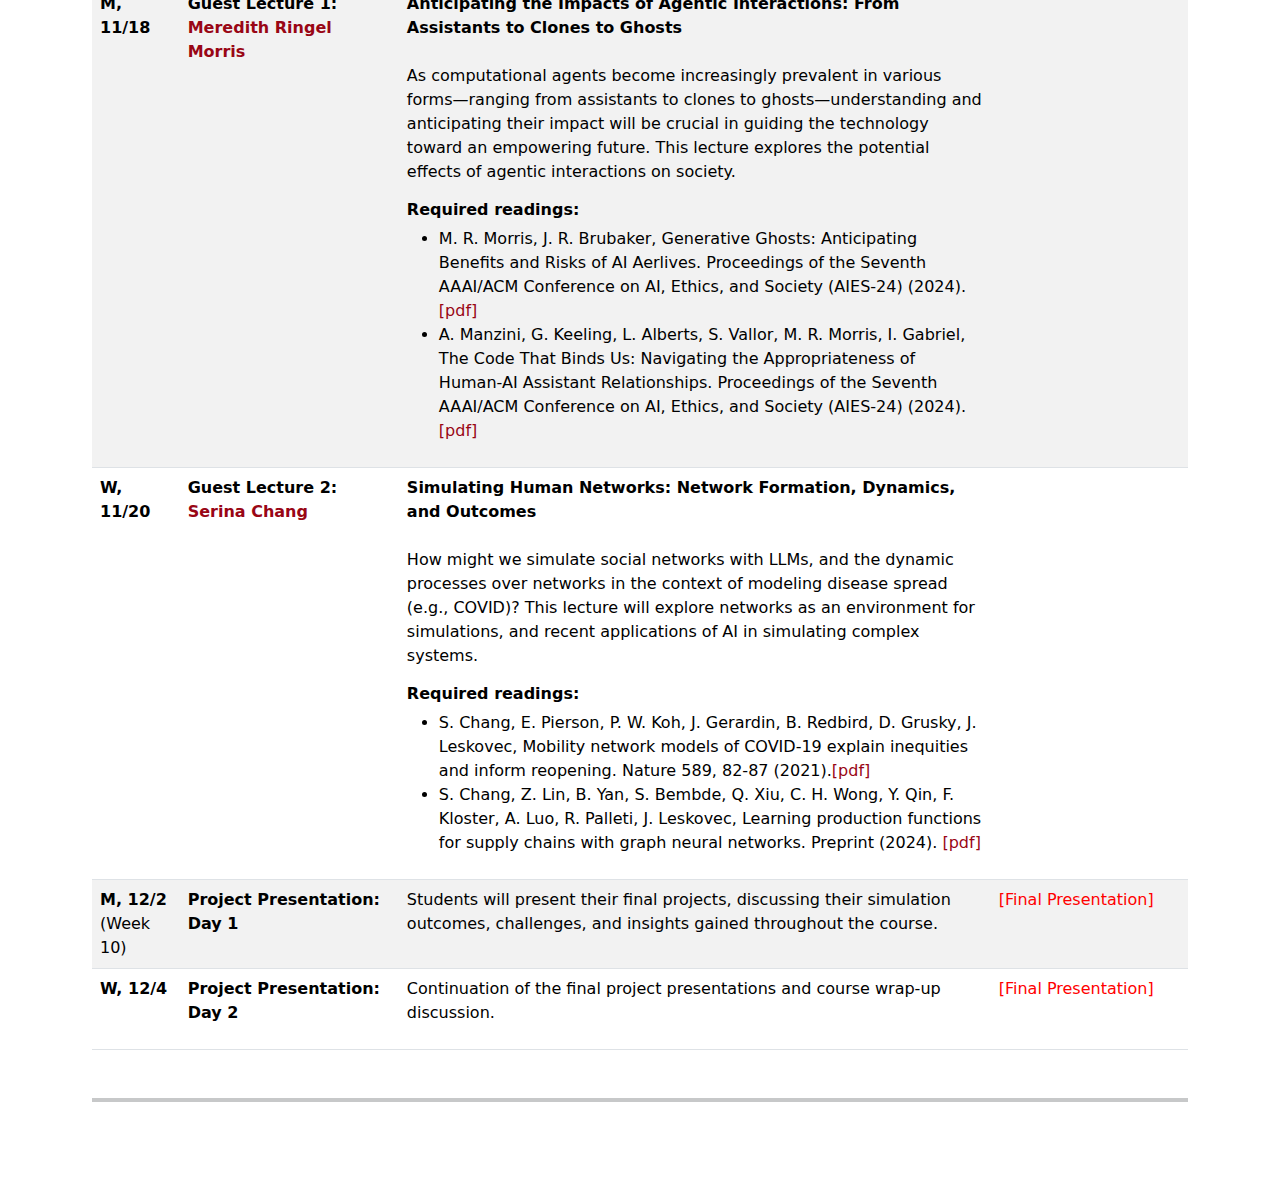
==== commit 1ded764e: "Merrie lecture" ====
--- a/index.html
+++ b/index.html
@@ -355,7 +355,7 @@
 
           <tr>
             <td class="lecture_date">M, 11/18</td>
-            <td class="lecture_titles">Guest Lecture 1: <a href="https://cs.stanford.edu/~merrie/" target="_blank">Meredith Ringel Morris</a><</td>
+            <td class="lecture_titles">Guest Lecture 1: <a href="https://cs.stanford.edu/~merrie/" target="_blank">Meredith Ringel Morris</a></td>
             <td>
               <p class="lecture_desc">
                 <strong>Anticipating the Impacts of Agentic Interactions: From Assistants to Clones to Ghosts</strong><br><br>
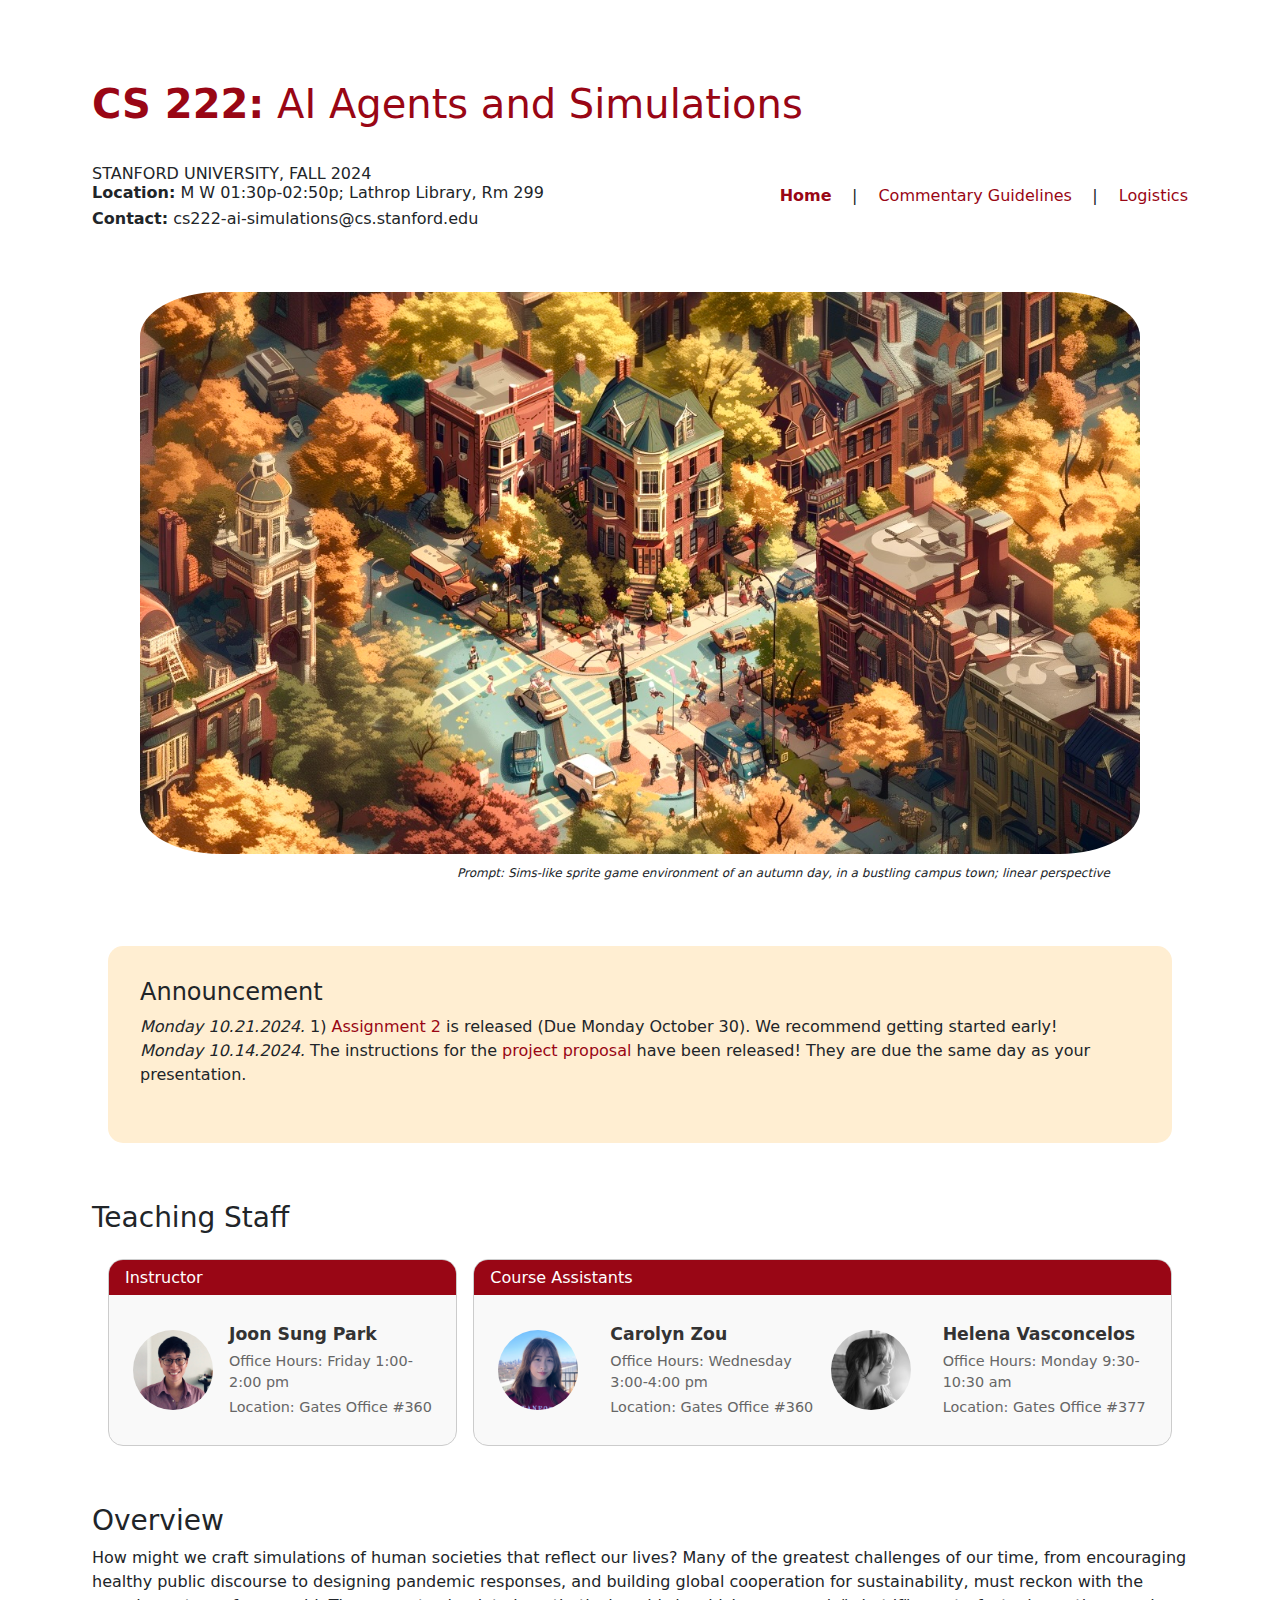
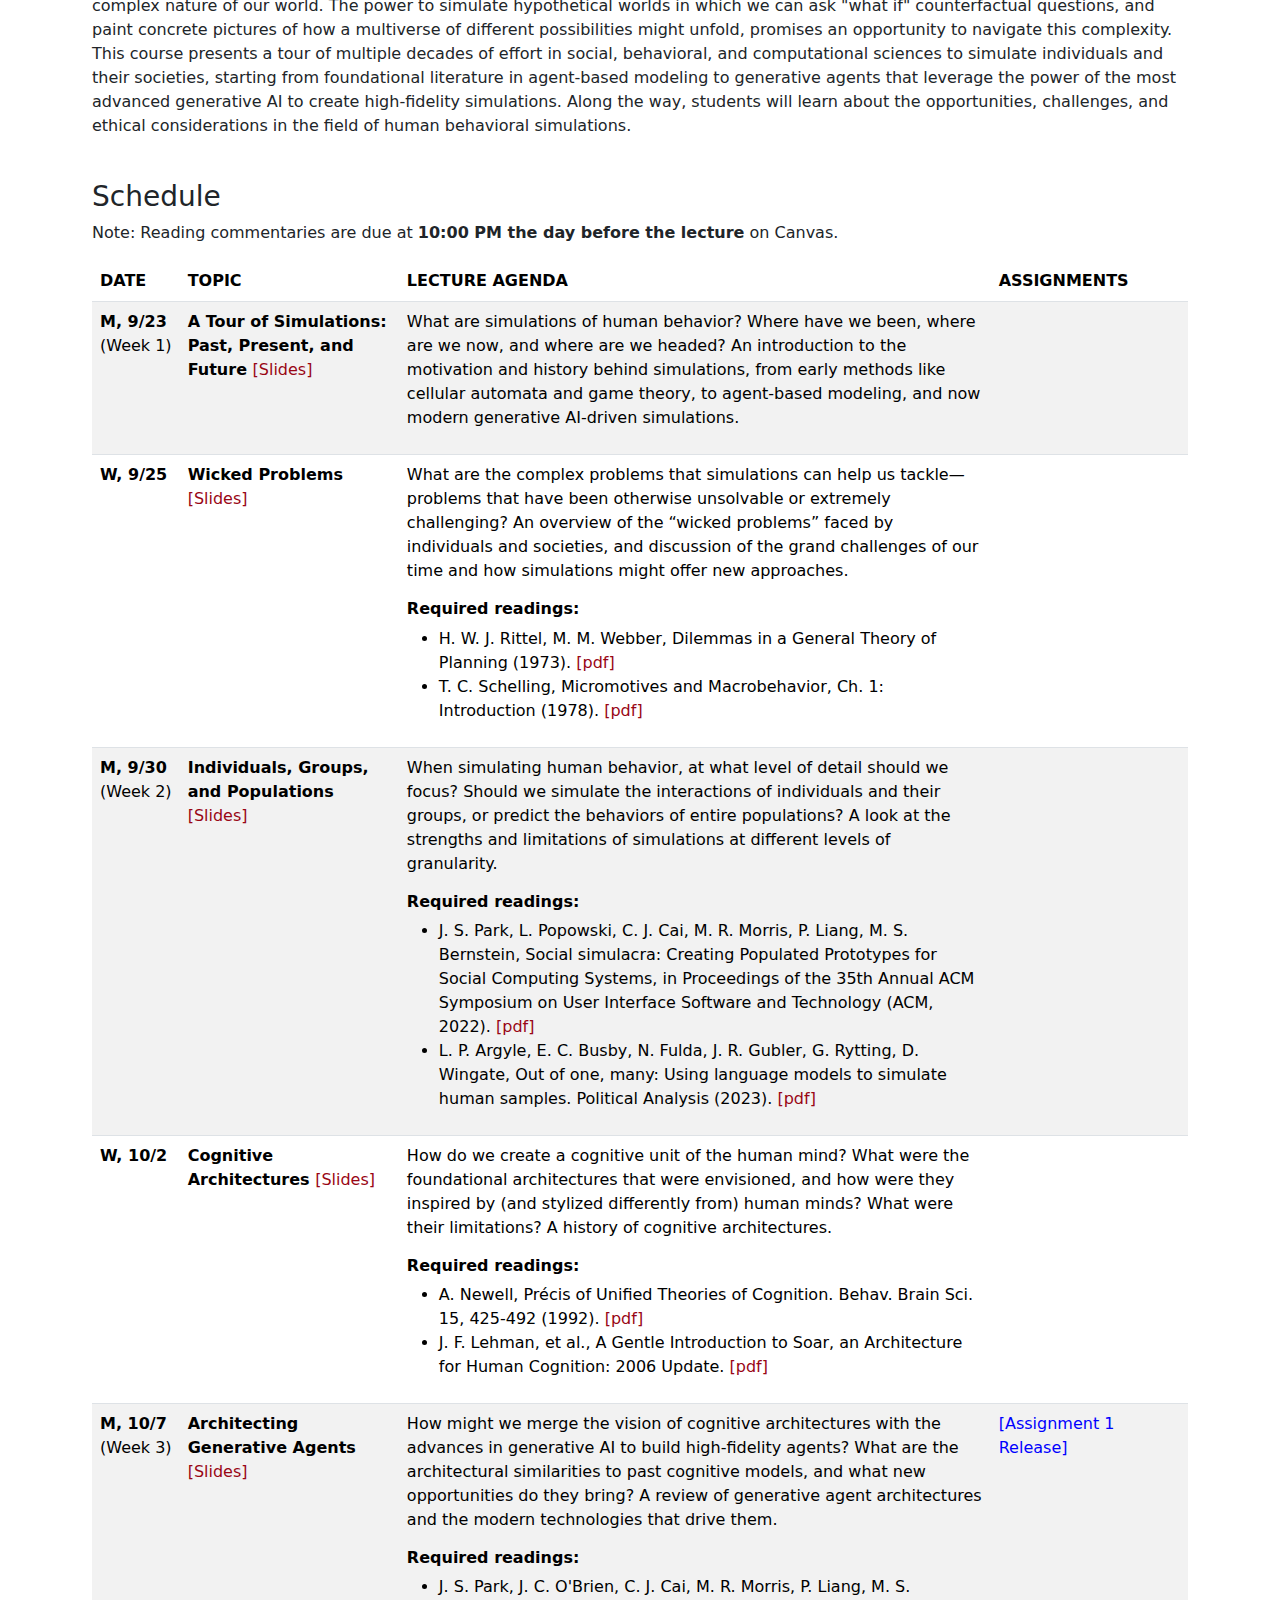
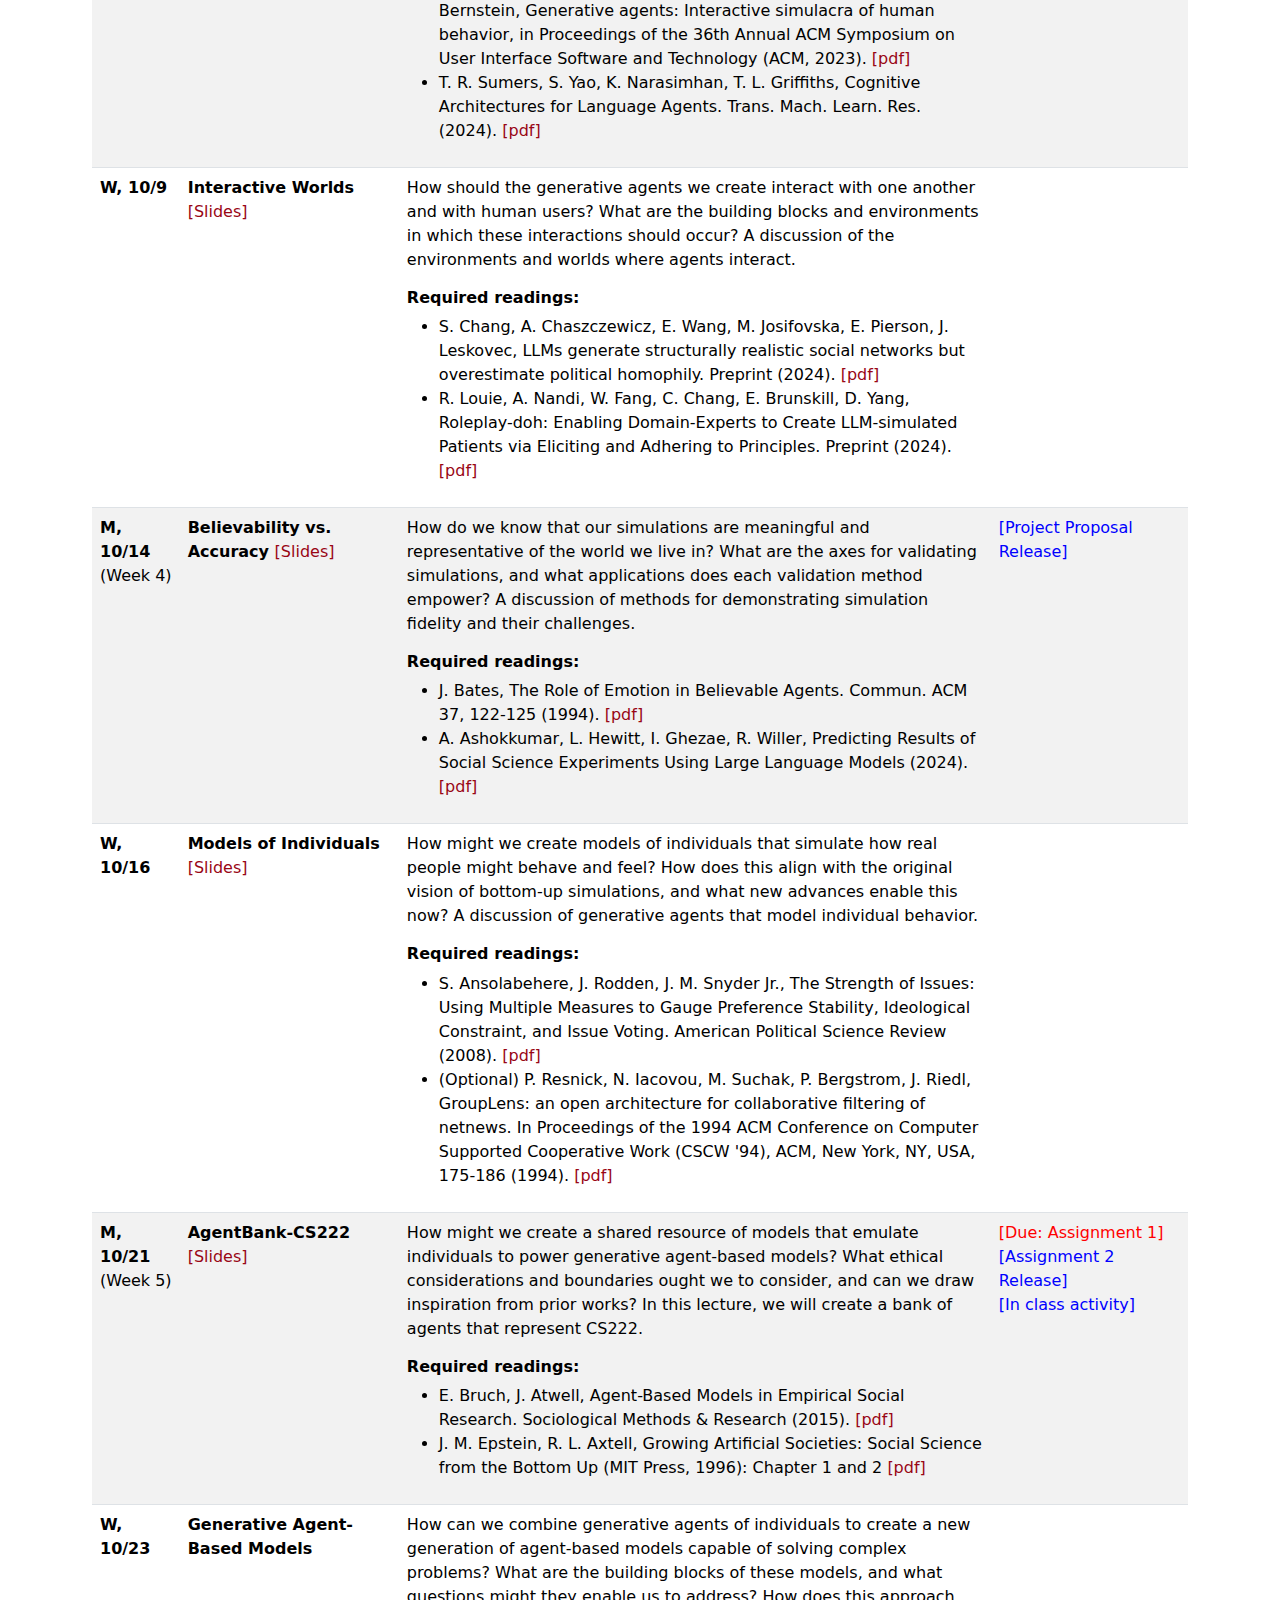
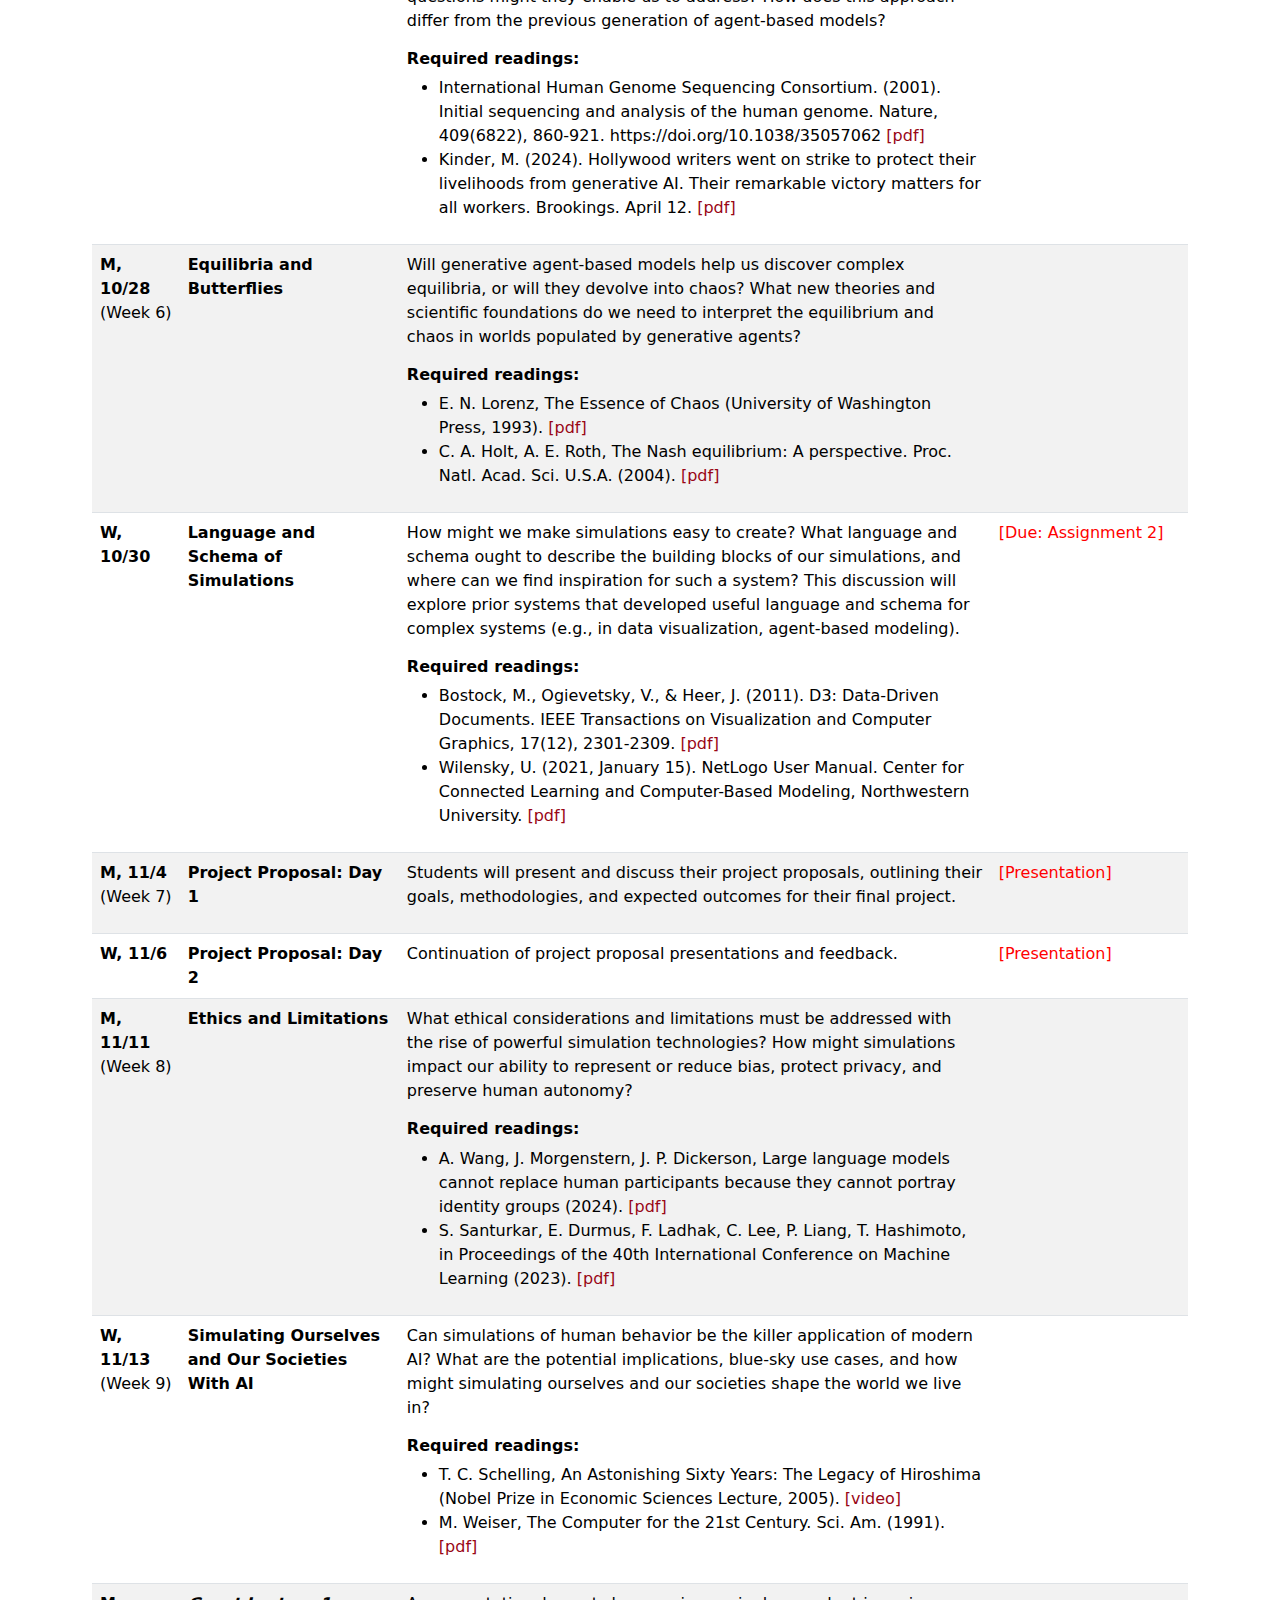
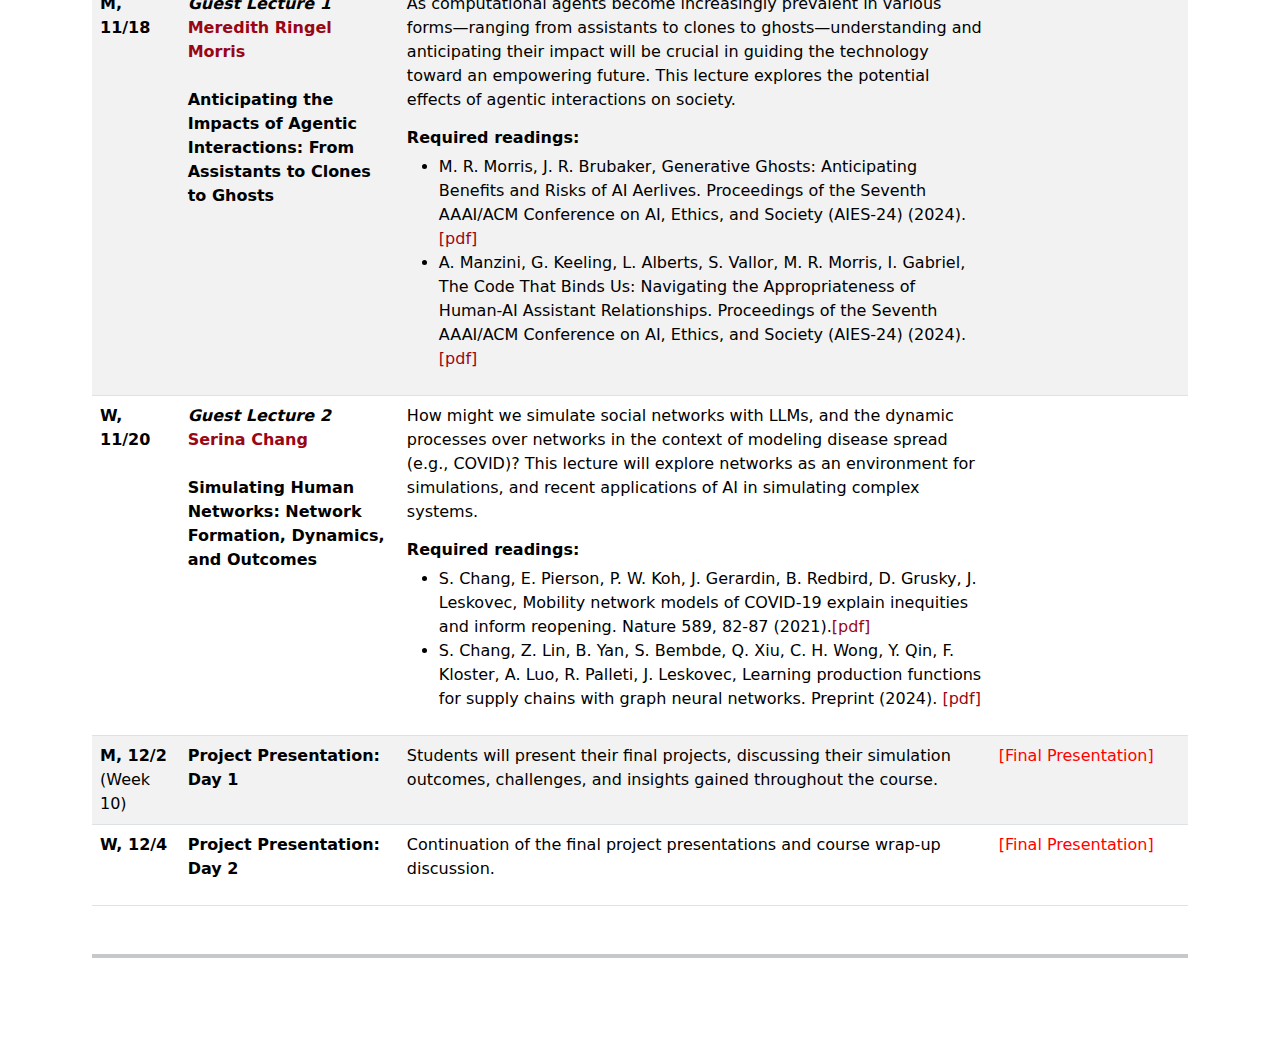
==== commit ae608a86: "Merrie lecture" ====
--- a/index.html
+++ b/index.html
@@ -355,10 +355,9 @@
 
           <tr>
             <td class="lecture_date">M, 11/18</td>
-            <td class="lecture_titles">Guest Lecture 1: <a href="https://cs.stanford.edu/~merrie/" target="_blank">Meredith Ringel Morris</a></td>
-            <td>
-              <p class="lecture_desc">
-                <strong>Anticipating the Impacts of Agentic Interactions: From Assistants to Clones to Ghosts</strong><br><br>
+            <td class="lecture_titles"><em>Guest Lecture 1</em><br><a href="https://cs.stanford.edu/~merrie/" target="_blank">Meredith Ringel Morris</a><br><br>Anticipating the Impacts of Agentic Interactions: From Assistants to Clones to Ghosts</td>
+            <td>
+              <p class="lecture_desc">
                 As computational agents become increasingly prevalent in various forms—ranging from assistants to clones to ghosts—understanding and anticipating their impact will be crucial in guiding the technology toward an empowering future. This lecture explores the potential effects of agentic interactions on society.
               </p>
               <h6 class="req_readings">Required readings:</h6>
@@ -372,11 +371,9 @@
 
           <tr>
             <td class="lecture_date">W, 11/20</td>
-            <td class="lecture_titles">Guest Lecture 2: <a href="https://serinachang5.github.io/" target="_blank">Serina Chang</a></td>
-            <td>
-              <p class="lecture_desc">
-                <strong>Simulating Human Networks: Network Formation, Dynamics, and Outcomes</strong><br><br>
-
+            <td class="lecture_titles"><em>Guest Lecture 2</em><br><a href="https://serinachang5.github.io/" target="_blank">Serina Chang</a><br><br>Simulating Human Networks: Network Formation, Dynamics, and Outcomes</td>
+            <td>
+              <p class="lecture_desc">
                 How might we simulate social networks with LLMs, and the dynamic processes over networks in the context of modeling disease spread (e.g., COVID)? This lecture will explore networks as an environment for simulations, and recent applications of AI in simulating complex systems.
               </p>
               <h6 class="req_readings">Required readings:</h6>
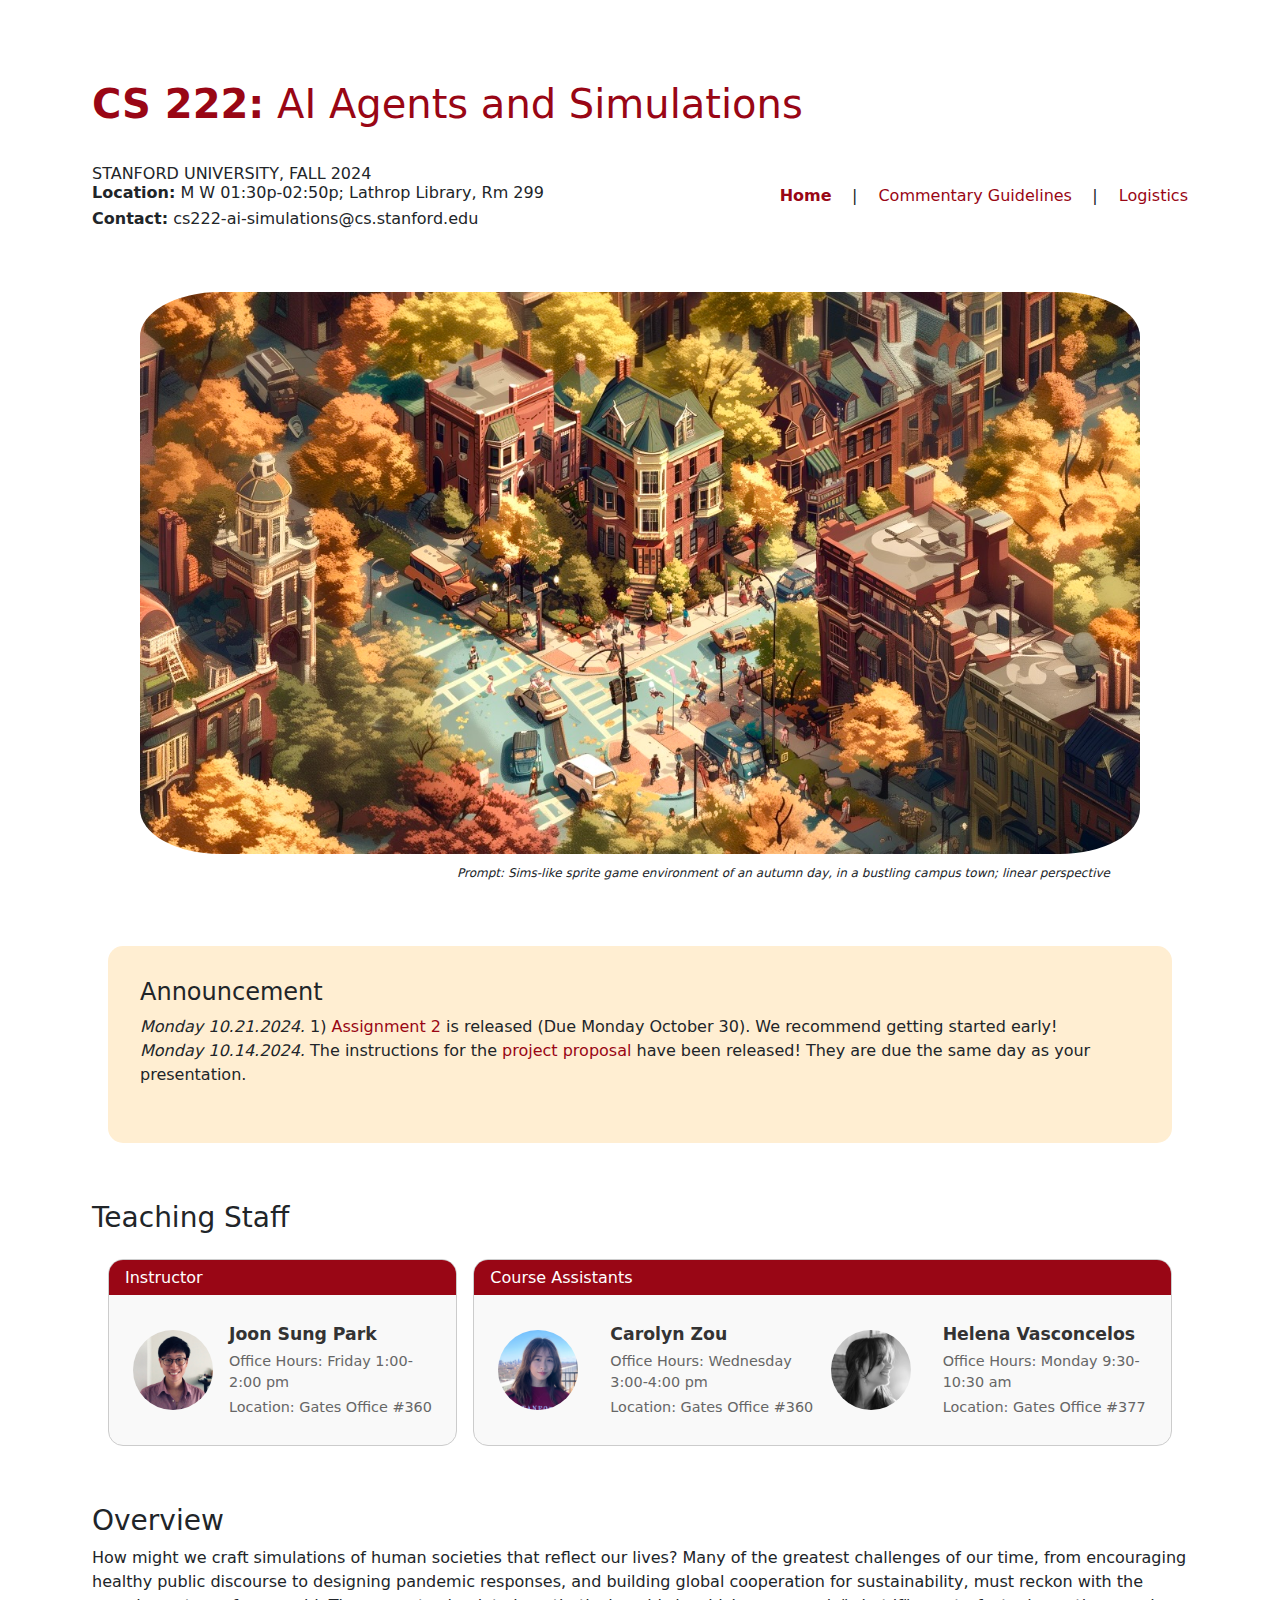
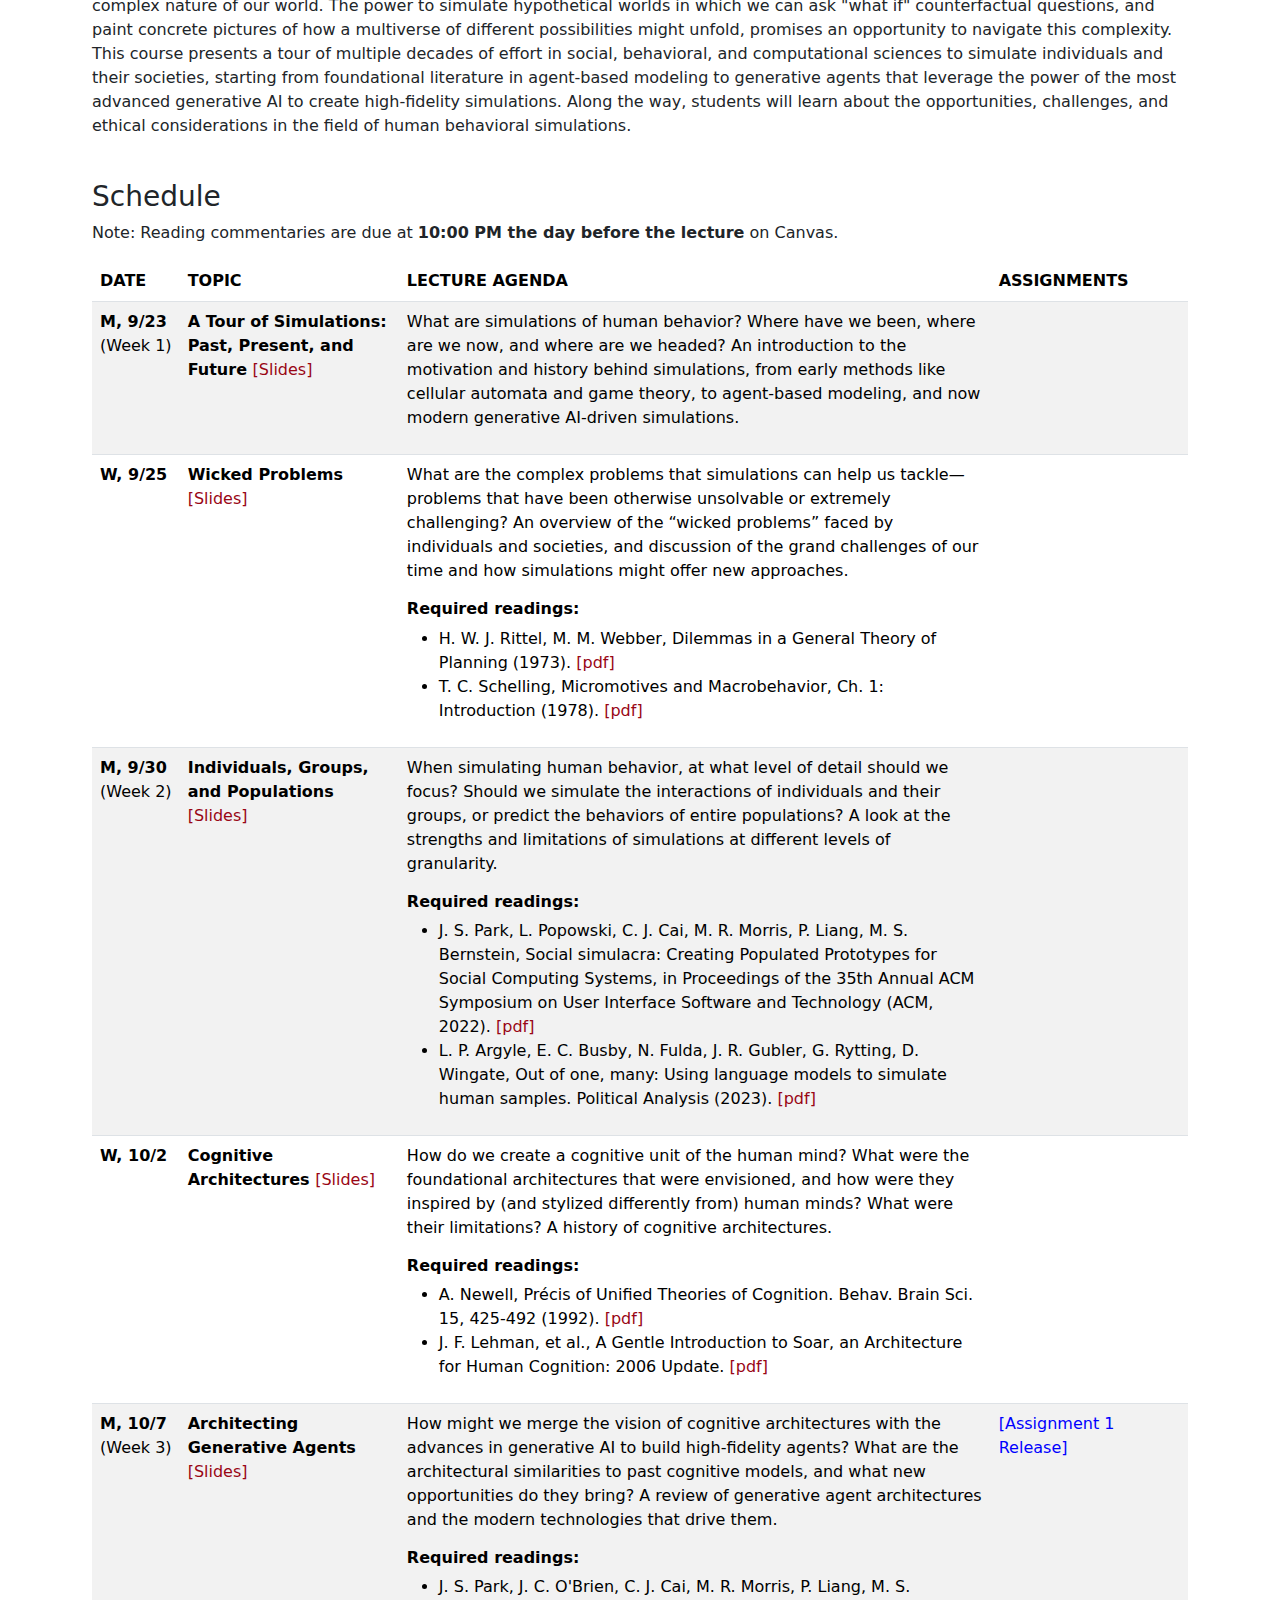
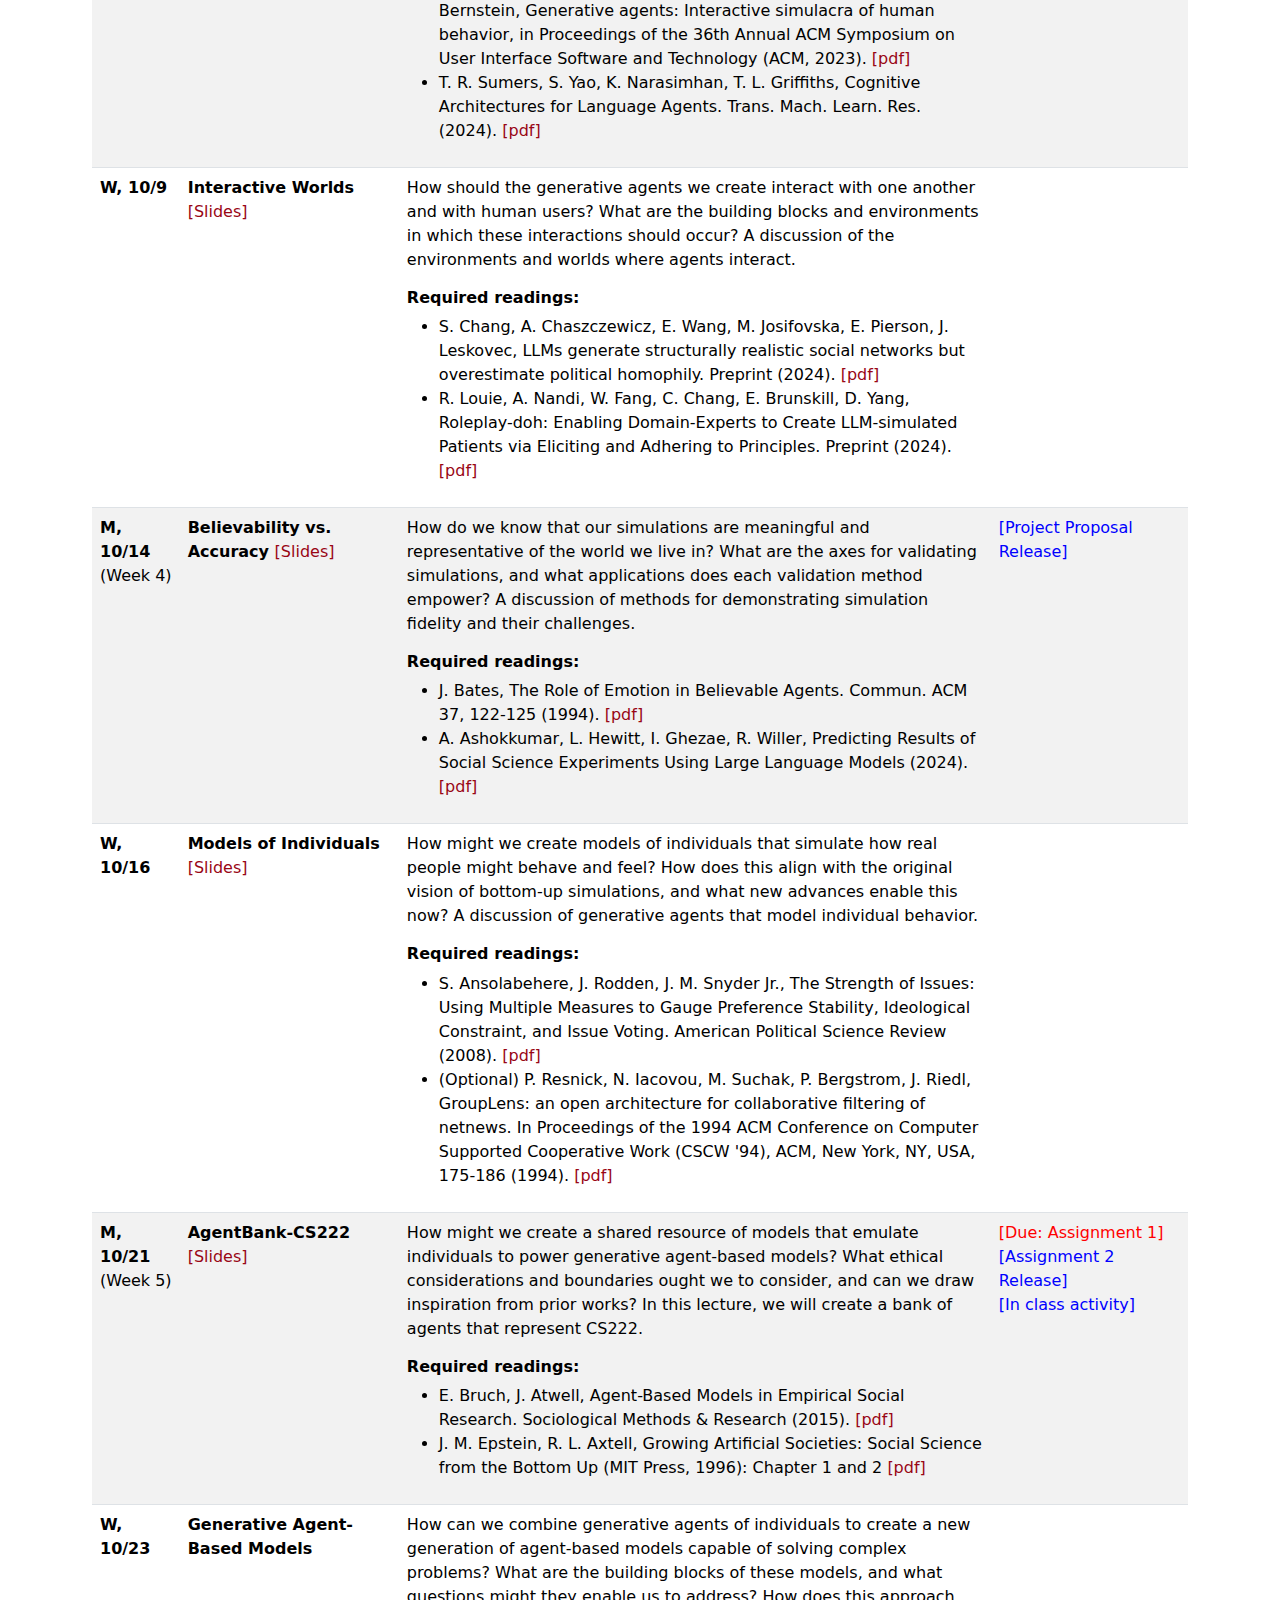
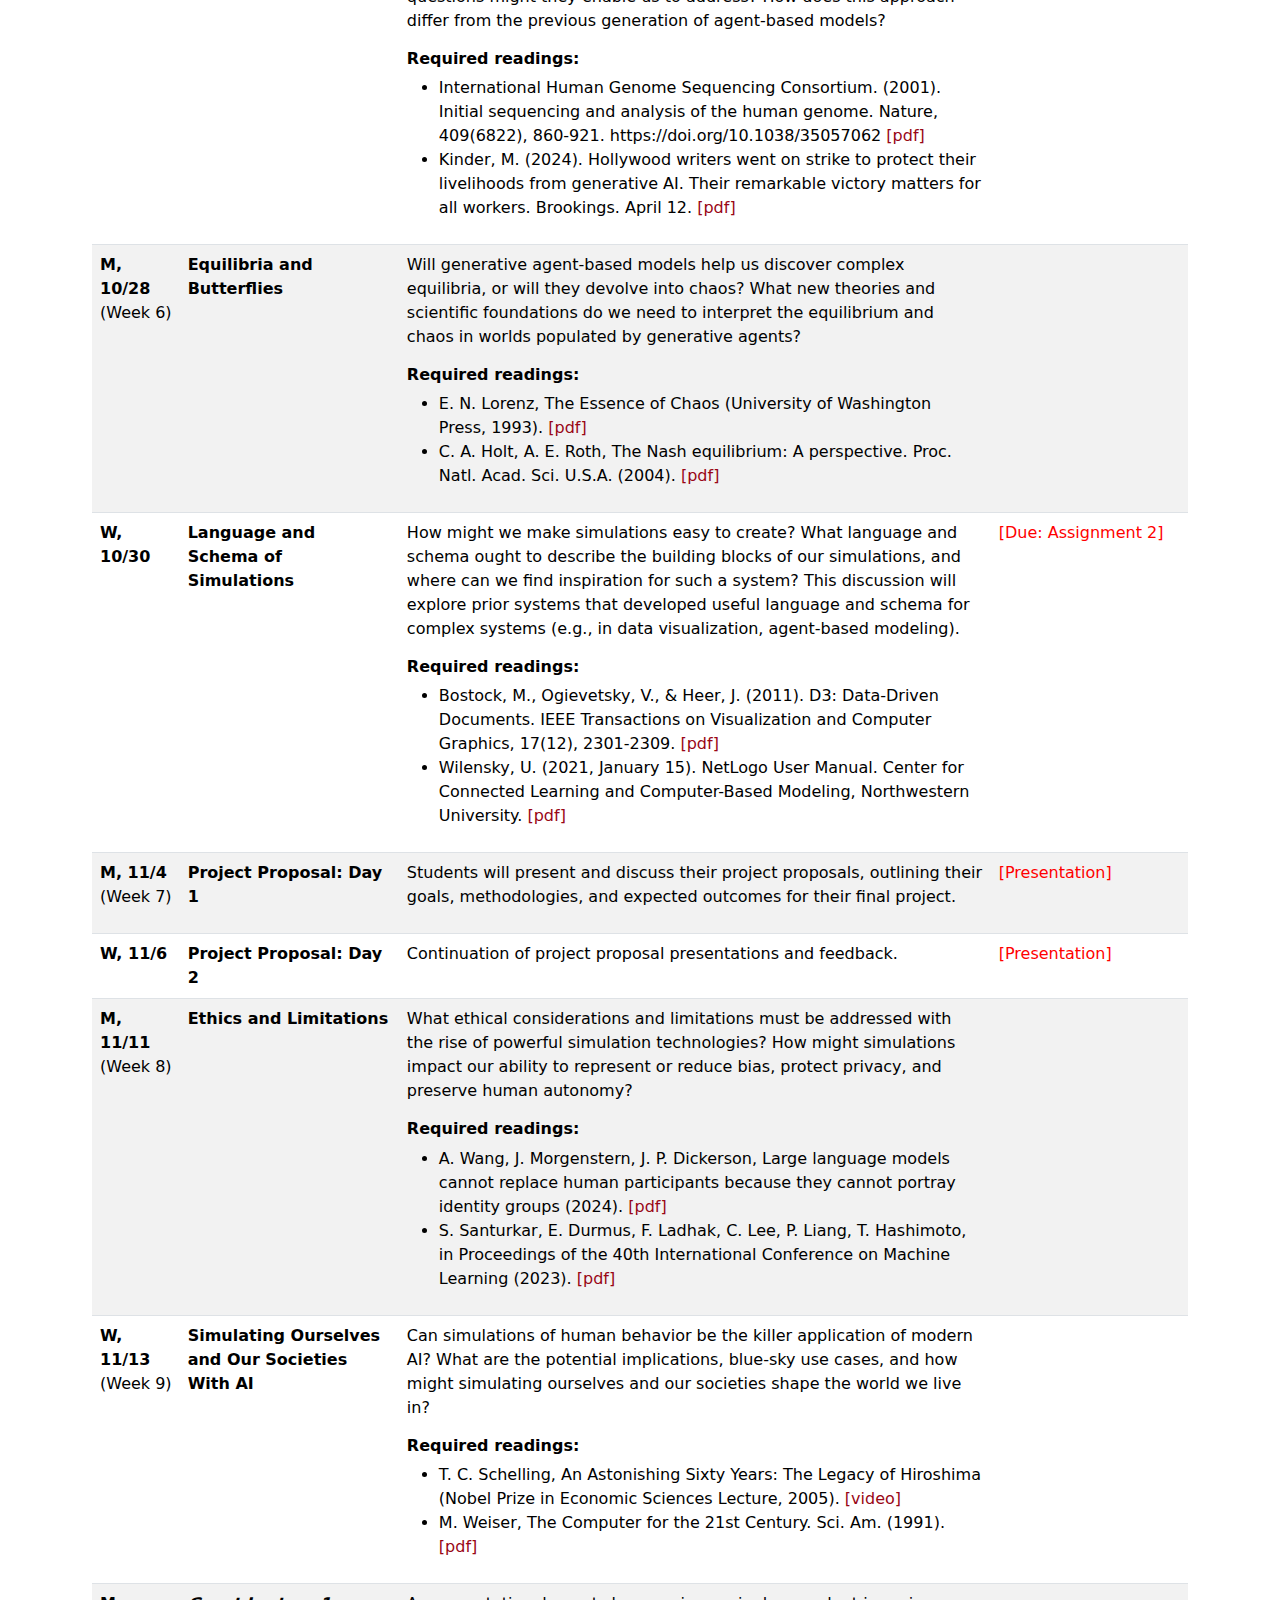
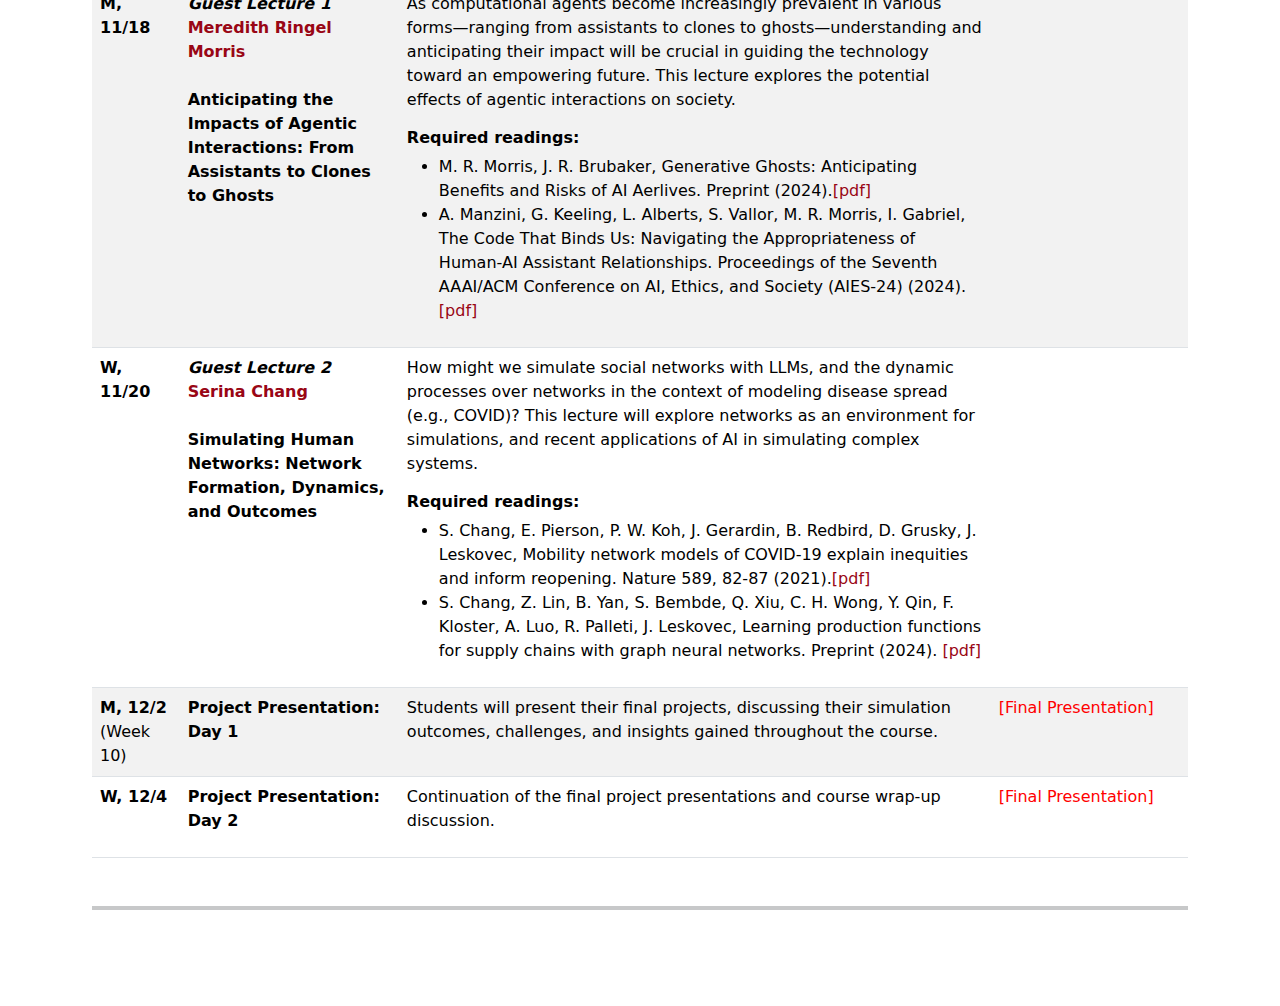
==== commit 5a1c7dbe: "Merrie lecture" ====
--- a/index.html
+++ b/index.html
@@ -362,7 +362,7 @@
               </p>
               <h6 class="req_readings">Required readings:</h6>
               <ul class="reading_list">
-                <li>M. R. Morris, J. R. Brubaker, Generative Ghosts: Anticipating Benefits and Risks of AI Aerlives. Proceedings of the Seventh AAAI/ACM Conference on AI, Ethics, and Society (AIES-24) (2024).<a href="https://arxiv.org/pdf/2402.01662" target="_blank">[pdf]</a></li>
+                <li>M. R. Morris, J. R. Brubaker, Generative Ghosts: Anticipating Benefits and Risks of AI Aerlives. Preprint (2024).<a href="https://arxiv.org/pdf/2402.01662" target="_blank">[pdf]</a></li>
                 <li>A. Manzini, G. Keeling, L. Alberts, S. Vallor, M. R. Morris, I. Gabriel, The Code That Binds Us: Navigating the Appropriateness of Human-AI Assistant Relationships. Proceedings of the Seventh AAAI/ACM Conference on AI, Ethics, and Society (AIES-24) (2024).<a href="https://ojs.aaai.org/index.php/AIES/article/view/31694/33861" target="_blank">[pdf]</a></li>
               </ul>
             </td>
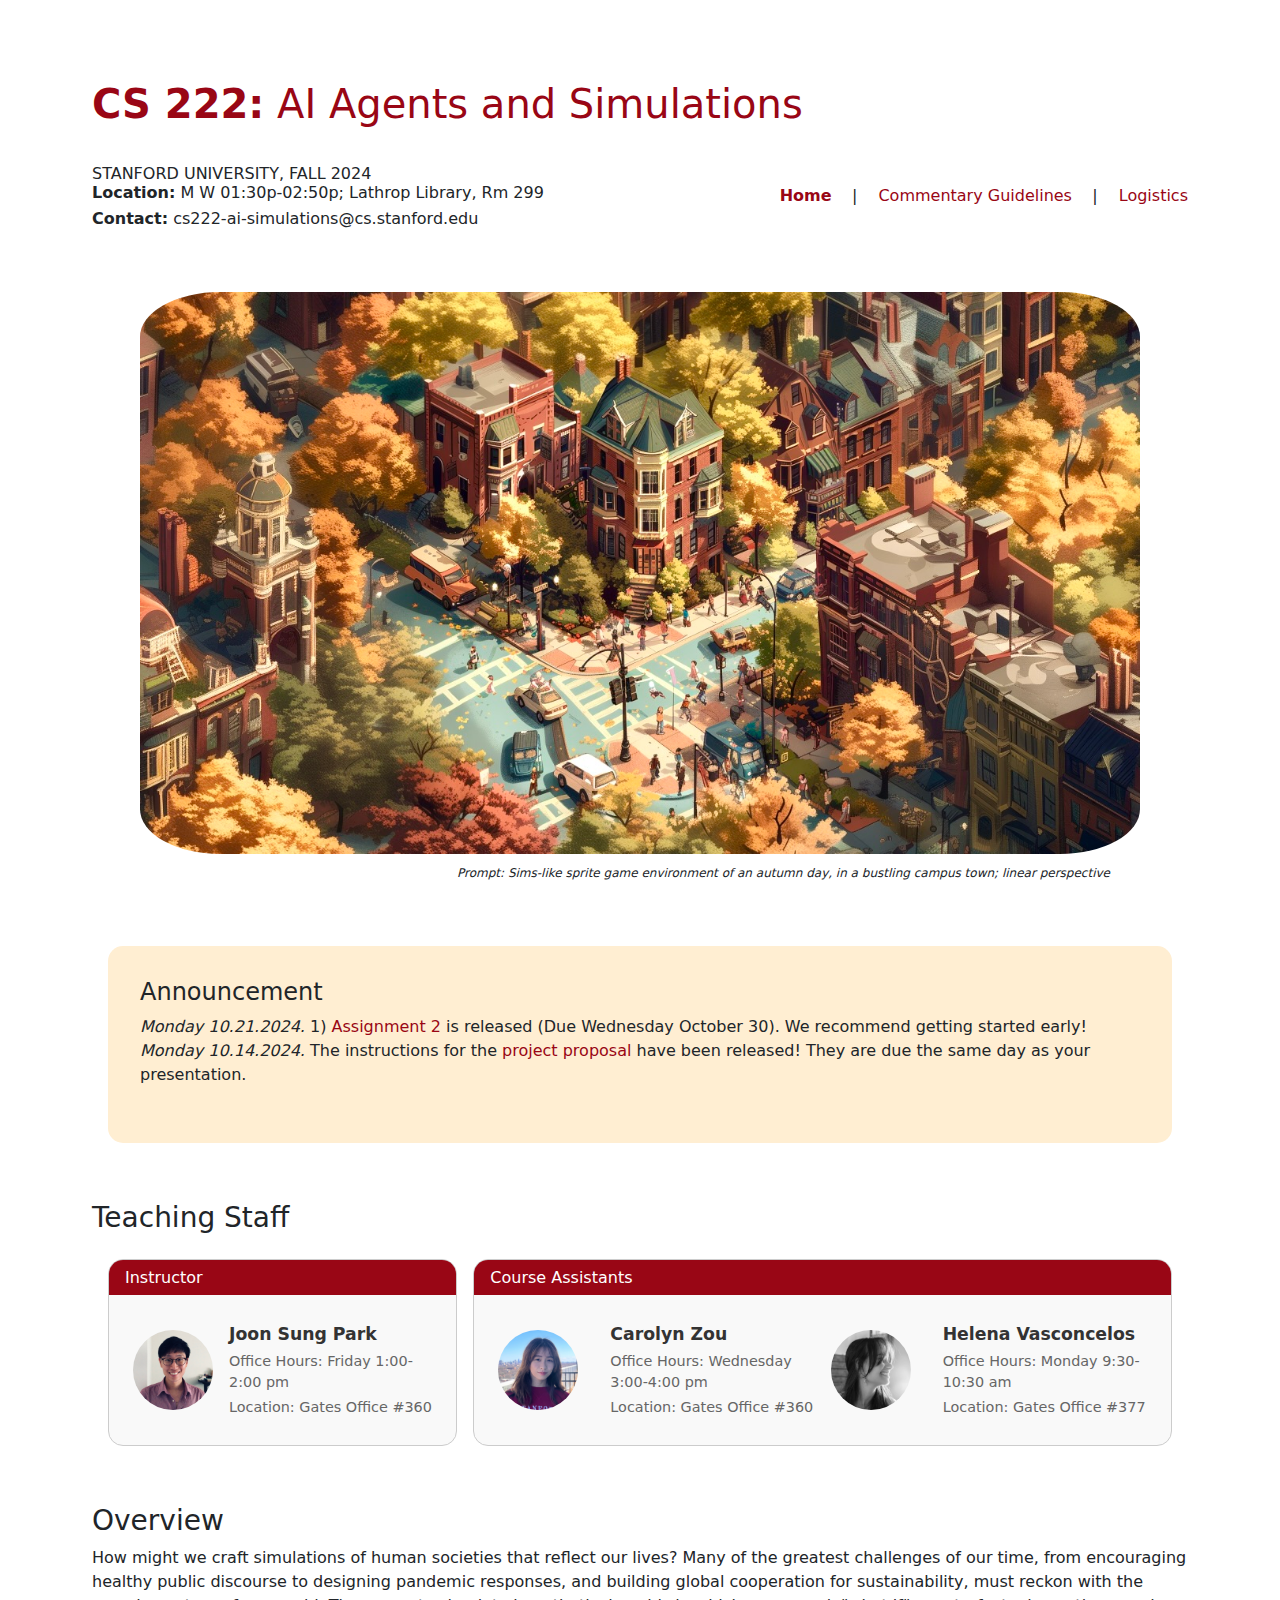
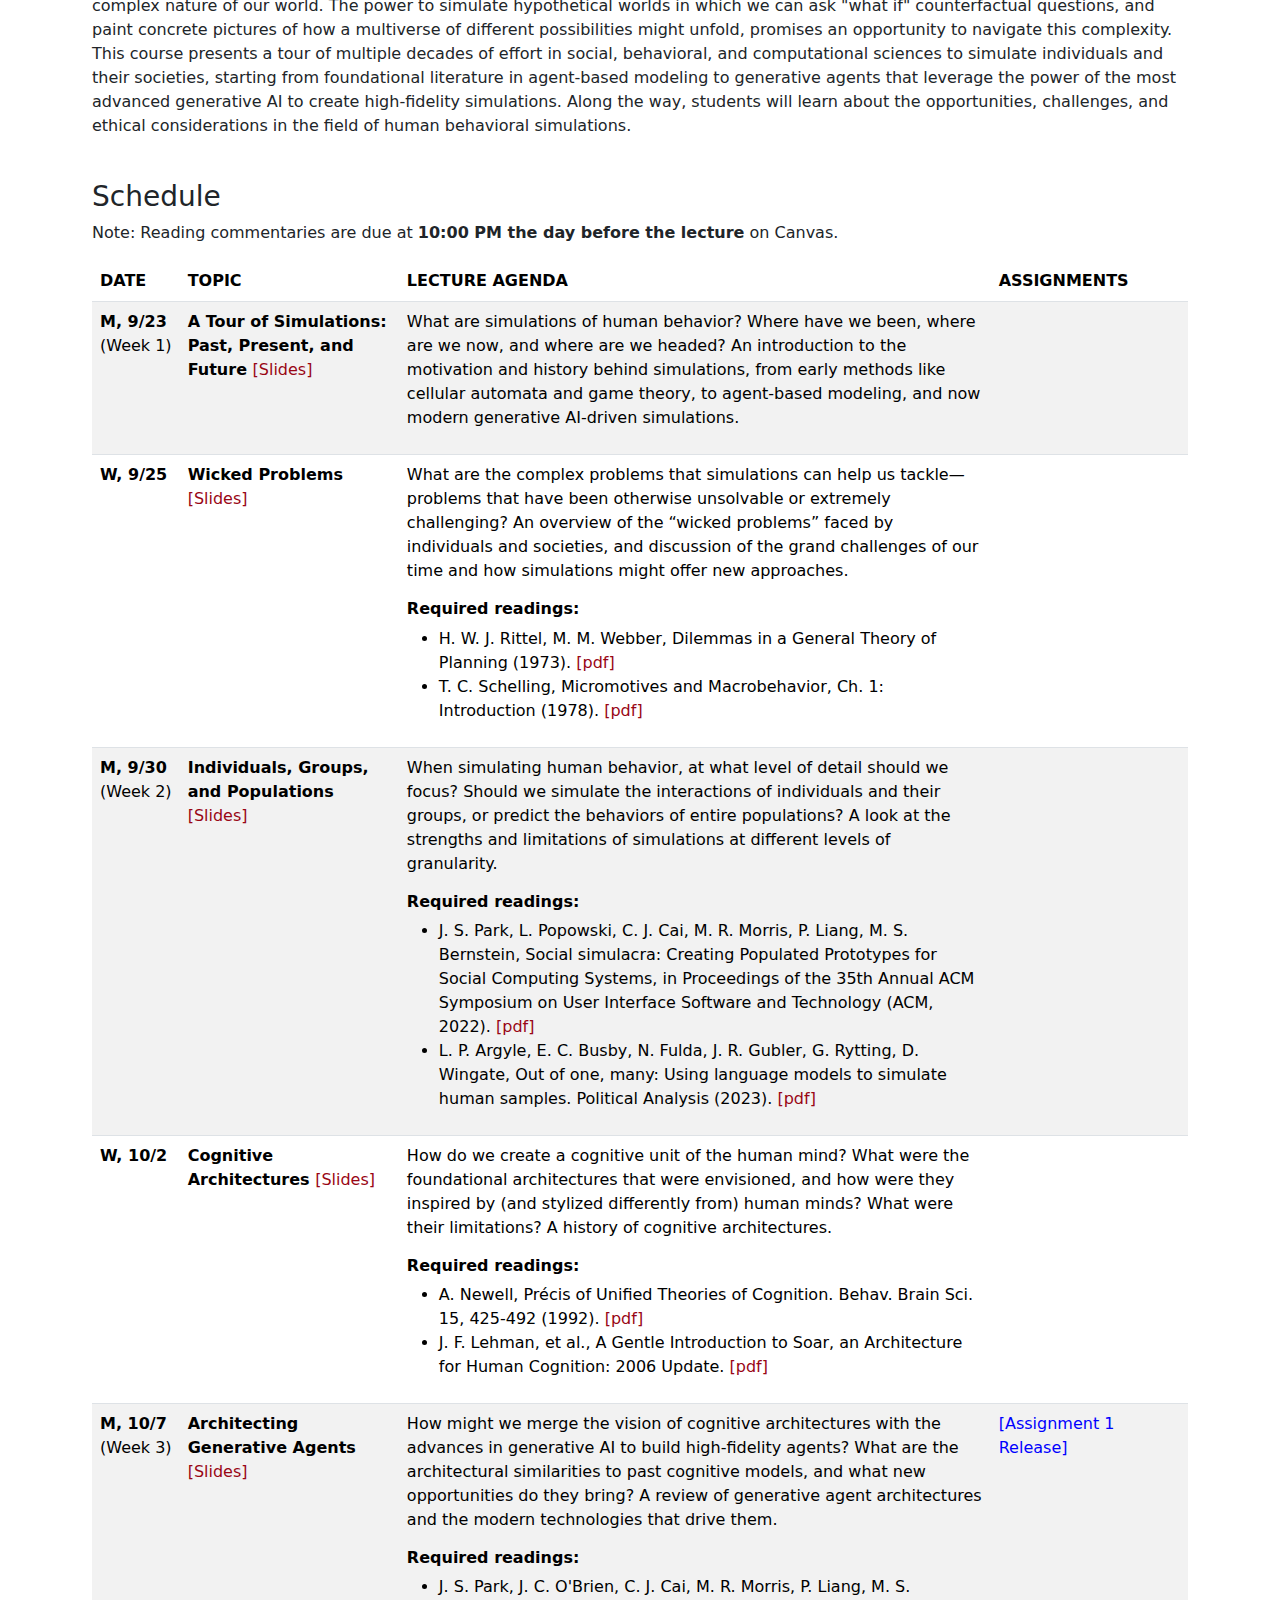
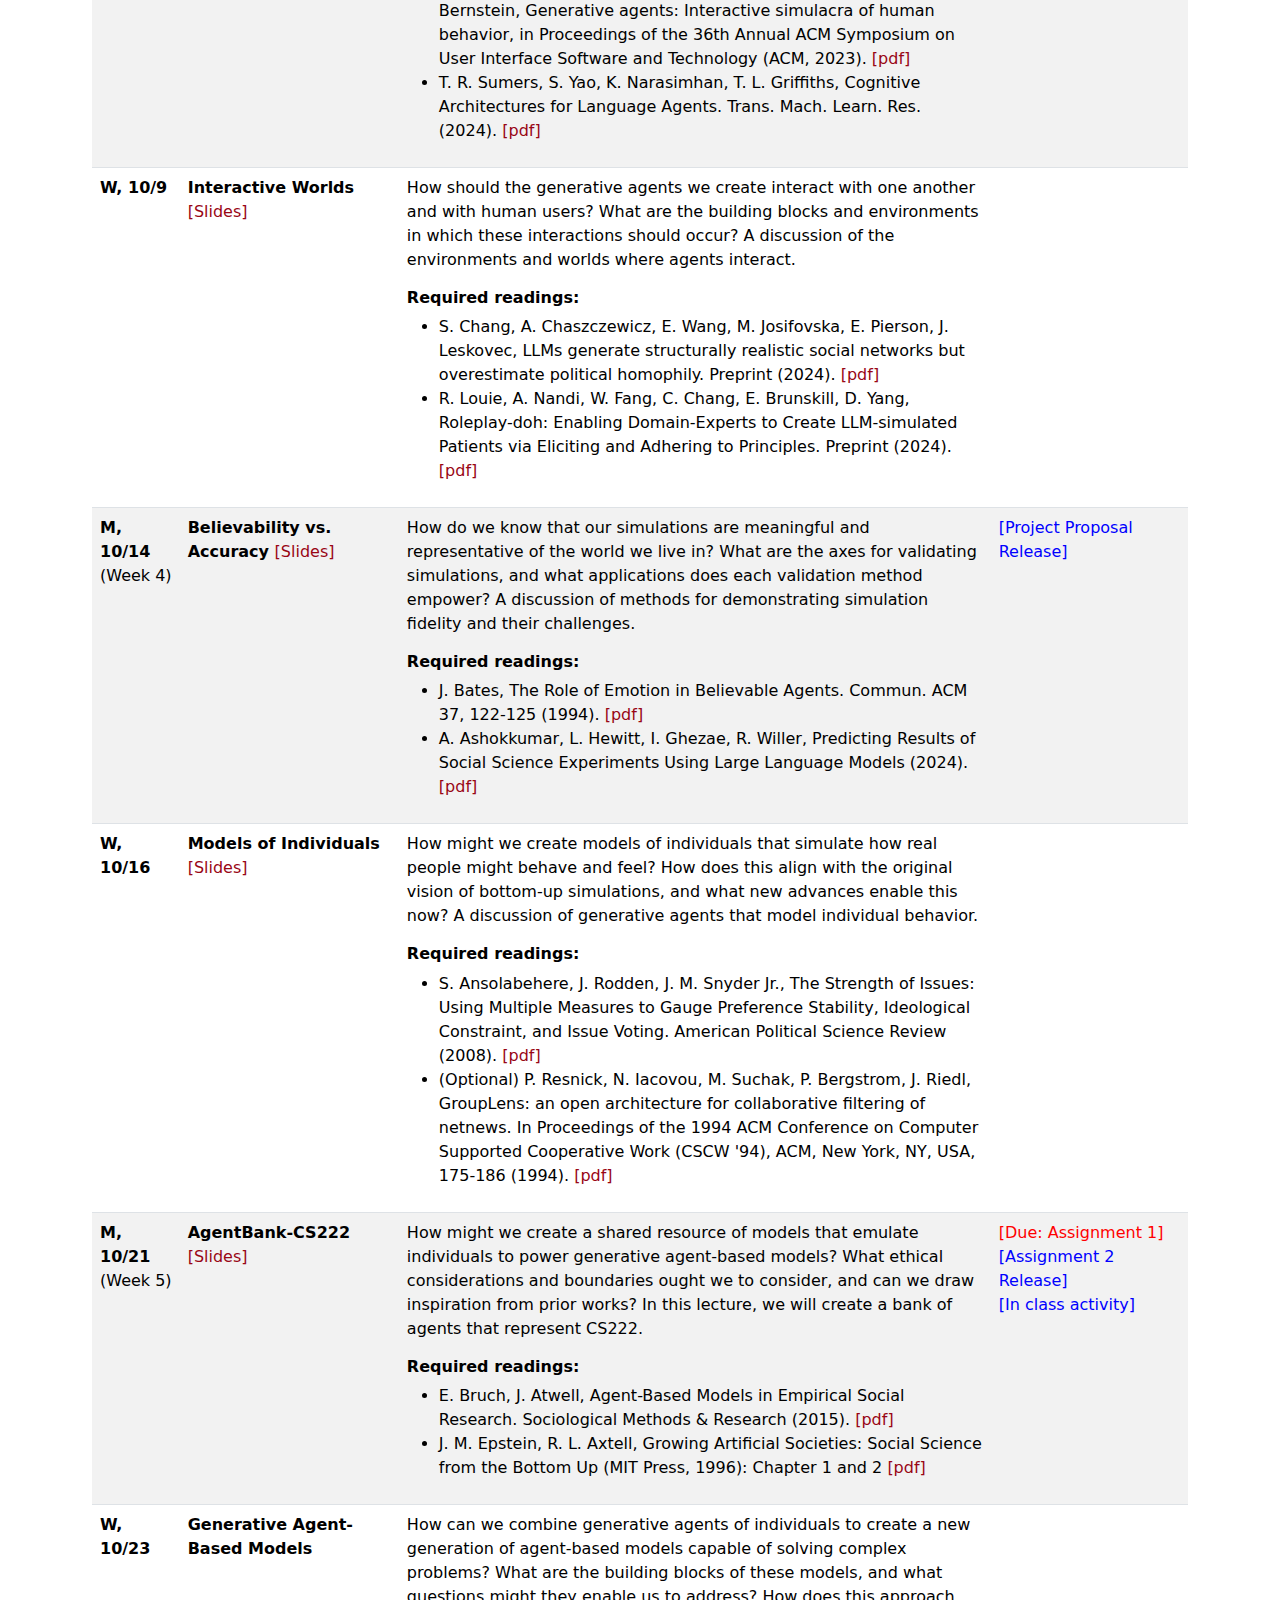
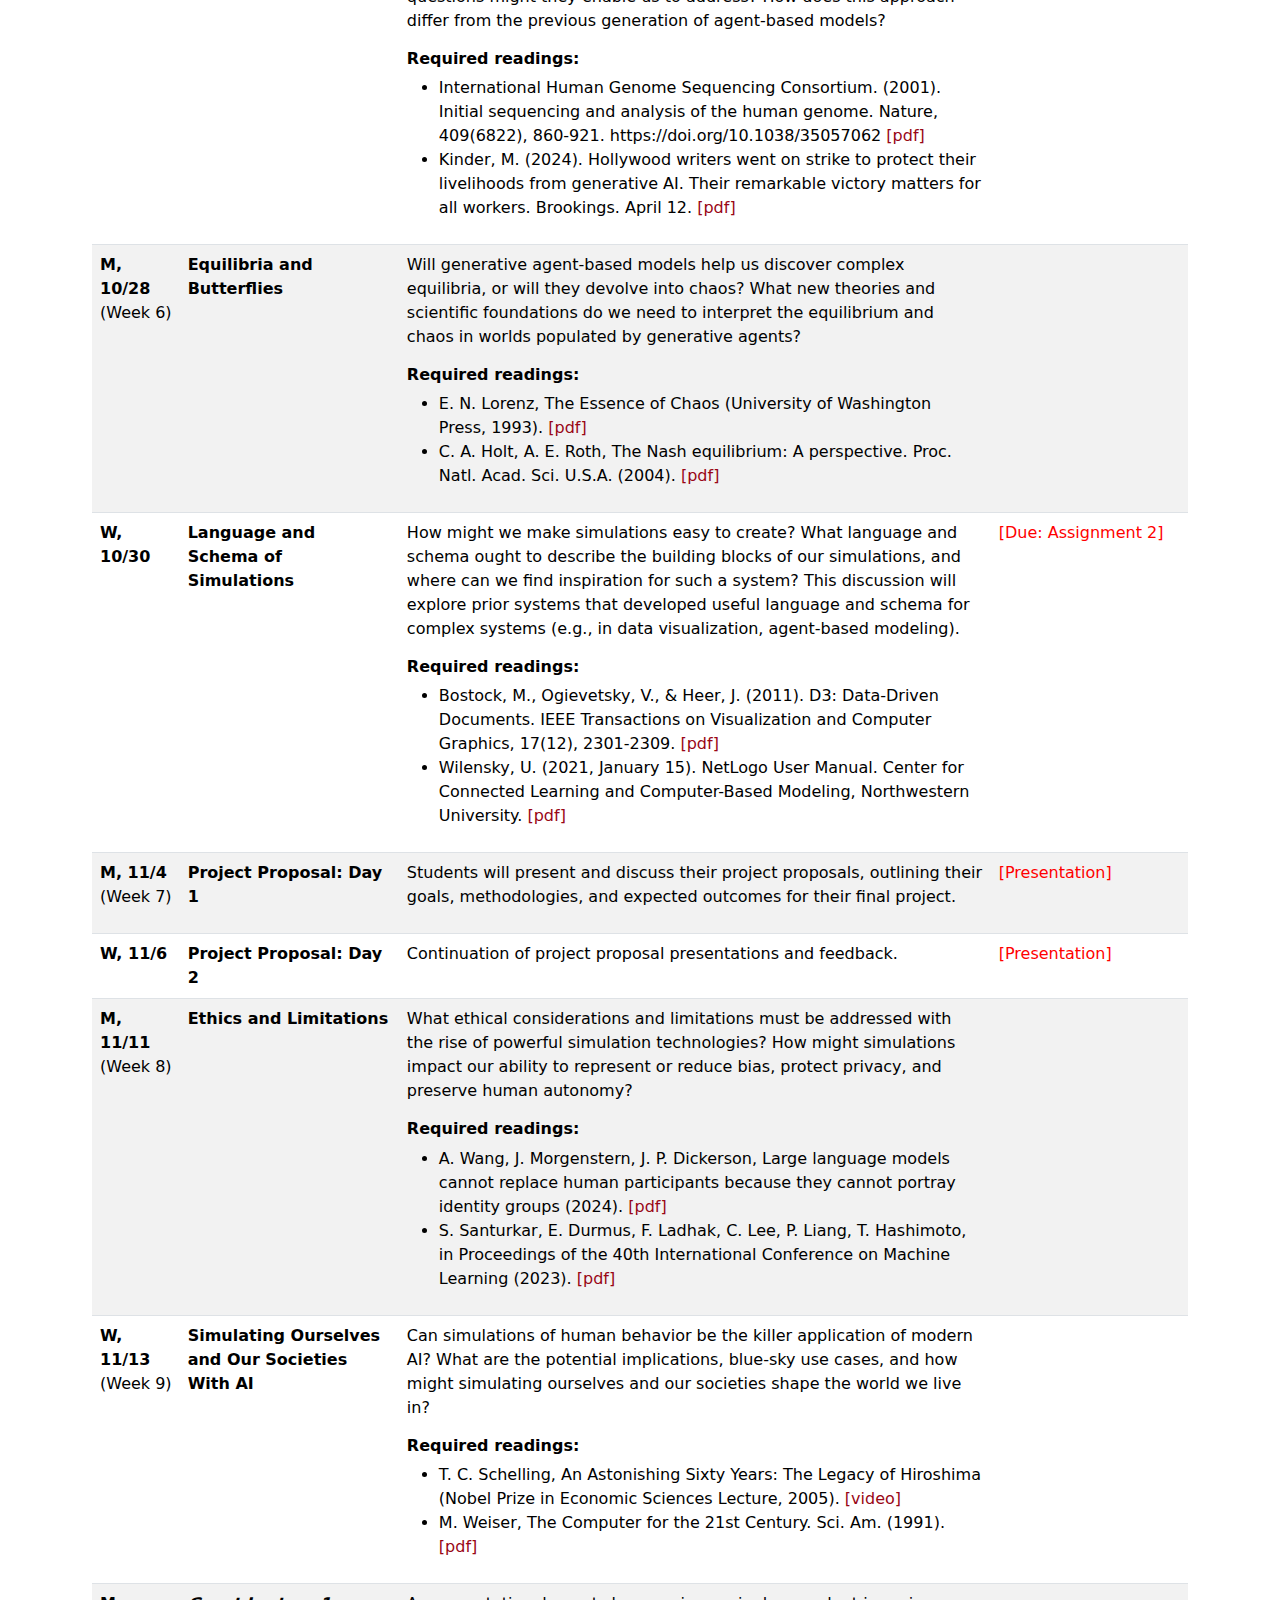
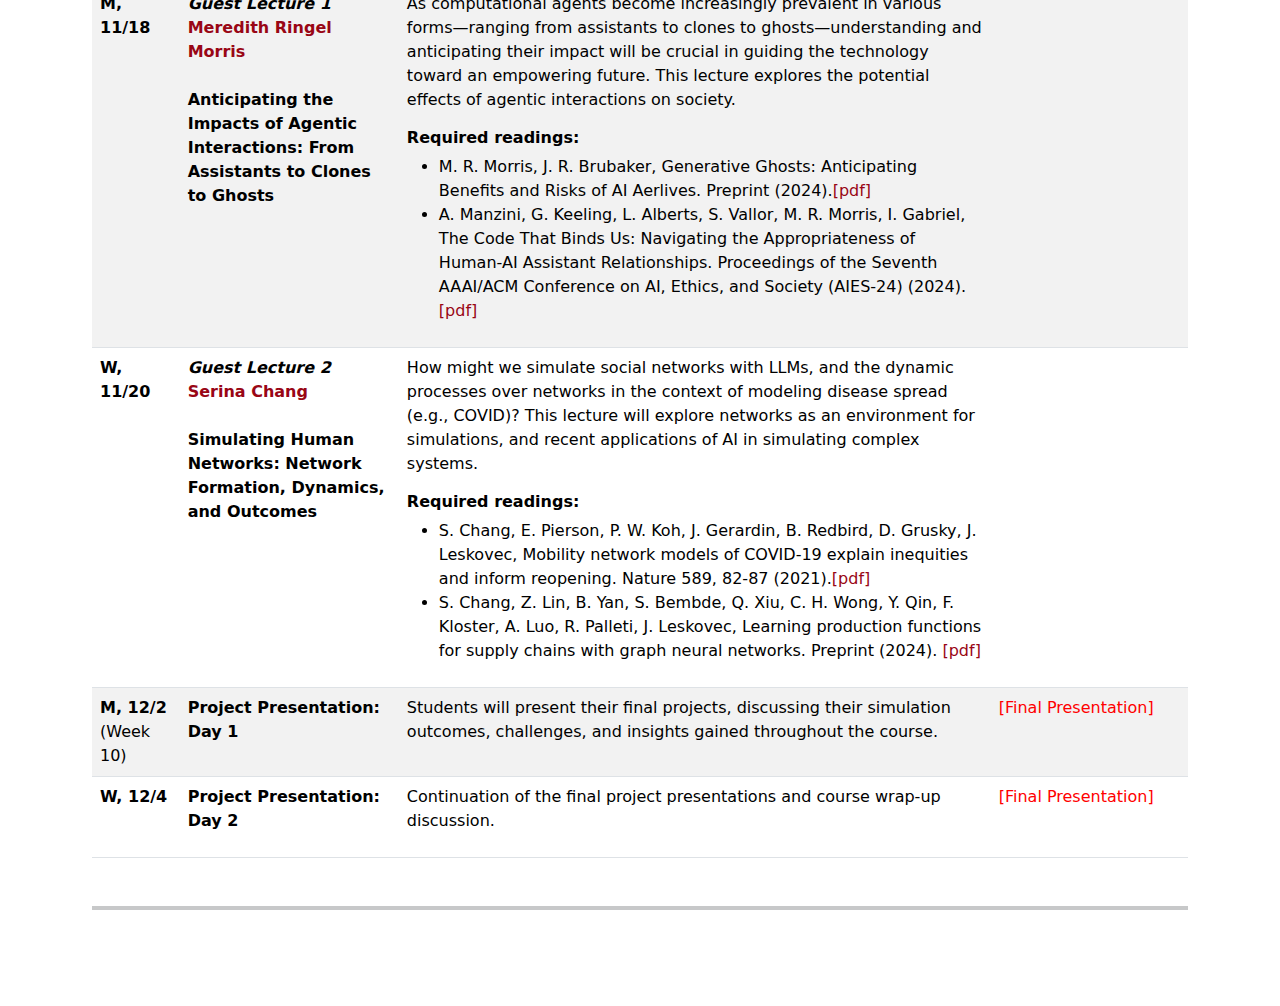
==== commit 5aa22ef9: "assignment 2 due date fix" ====
--- a/index.html
+++ b/index.html
@@ -46,7 +46,7 @@
       <div style="padding:1em">
         <div style="padding:2em; background: #FFEED2; border-radius: 15px;">
           <h4>Announcement <small style="font-size:0.7em"></small></h4>
-          <em>Monday 10.21.2024.</em> 1) <a href="assignment2.html" target="_blank">Assignment 2</a> is released (Due Monday October 30). We recommend getting started early!
+          <em>Monday 10.21.2024.</em> 1) <a href="assignment2.html" target="_blank">Assignment 2</a> is released (Due Wednesday October 30). We recommend getting started early!
           <br>
           <em>Monday 10.14.2024.</em> The instructions for the <a href="final_project_proposal.html" target="_blank">project proposal</a> have been released! They are due the same day as your presentation.<br><br>
         </div>
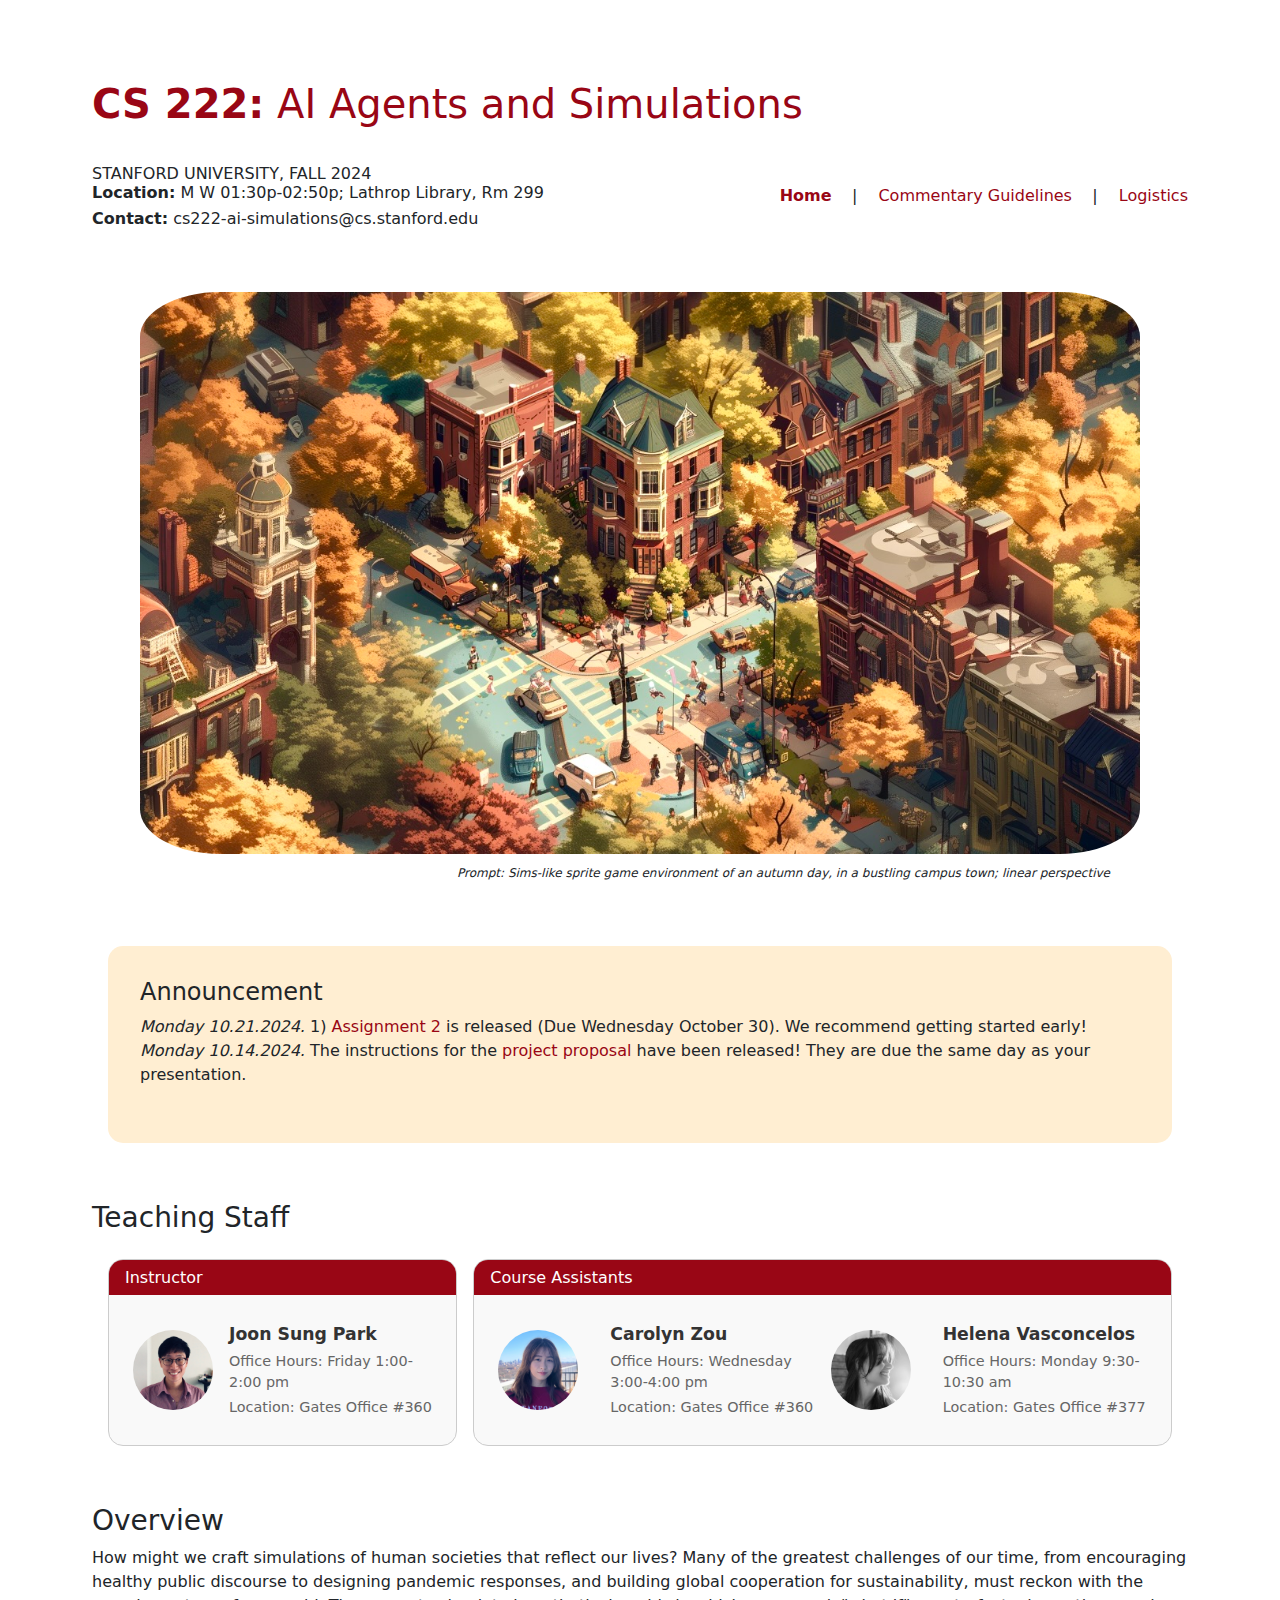
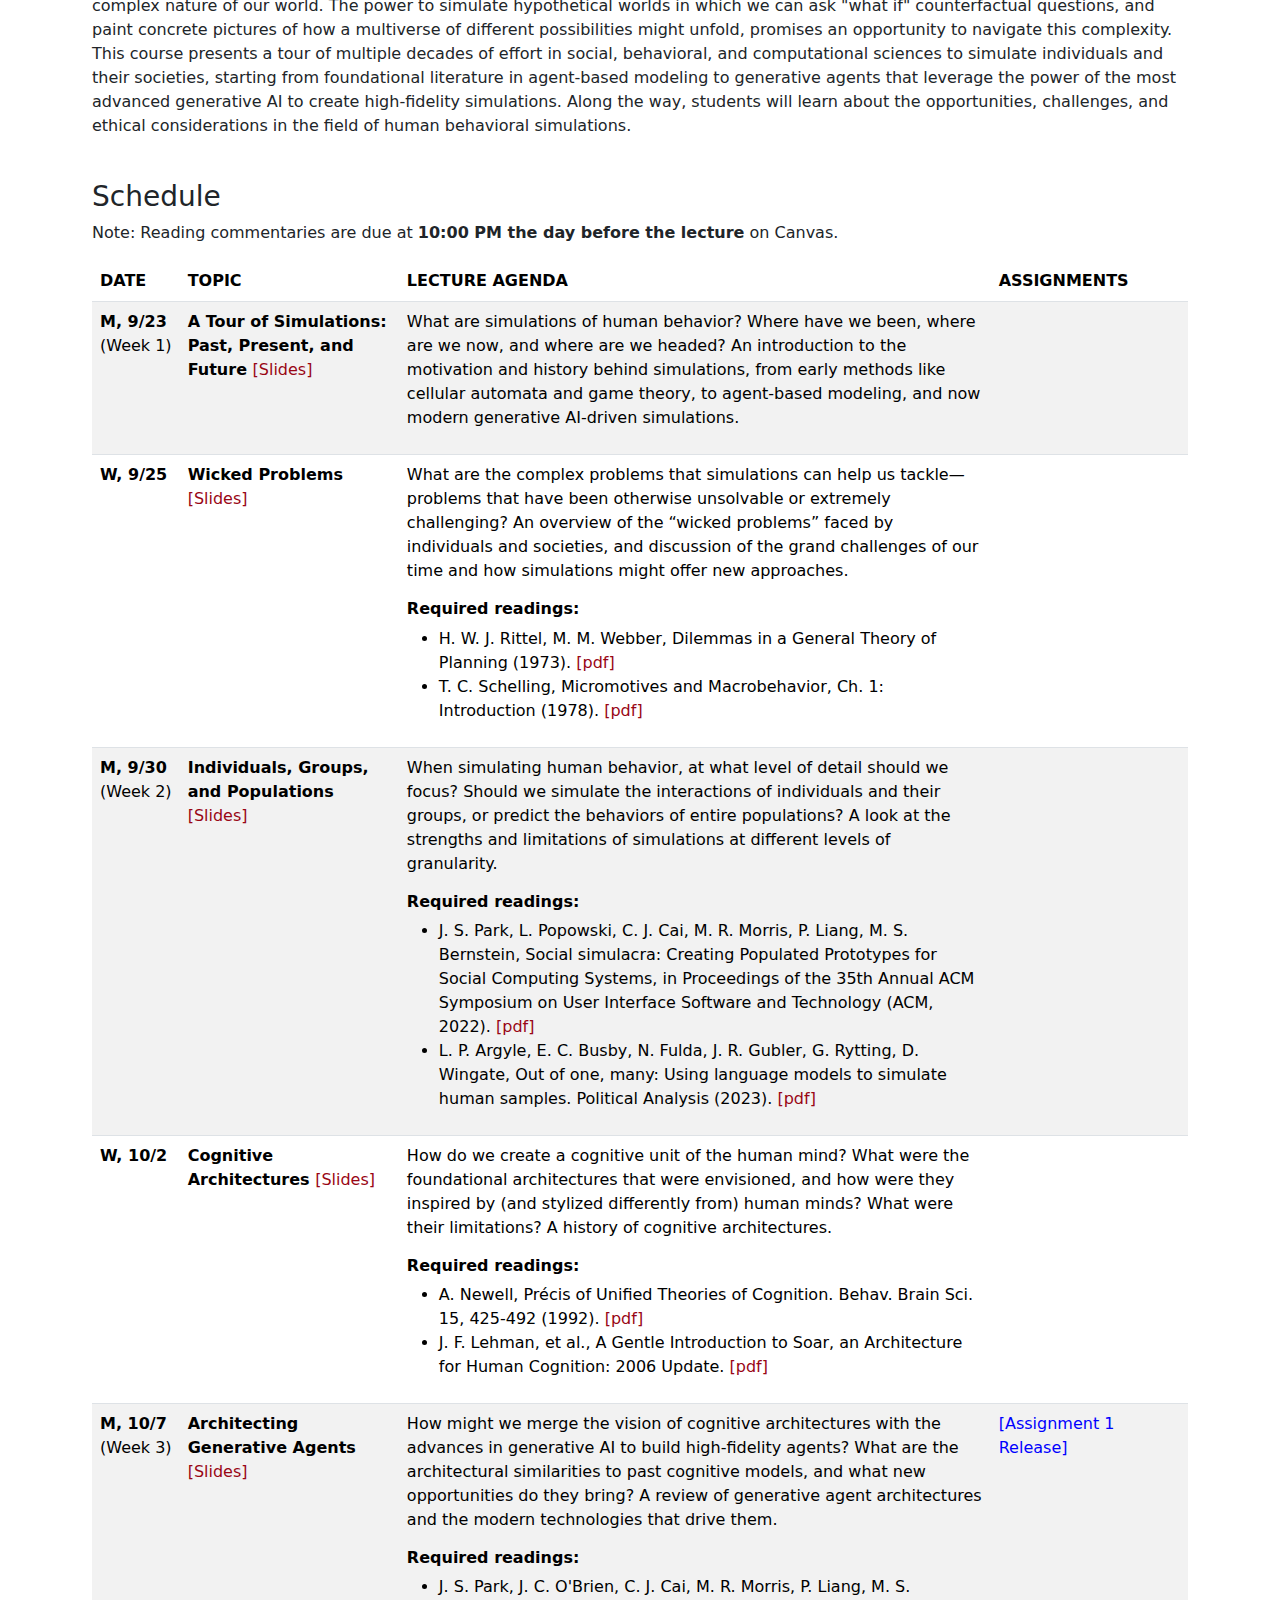
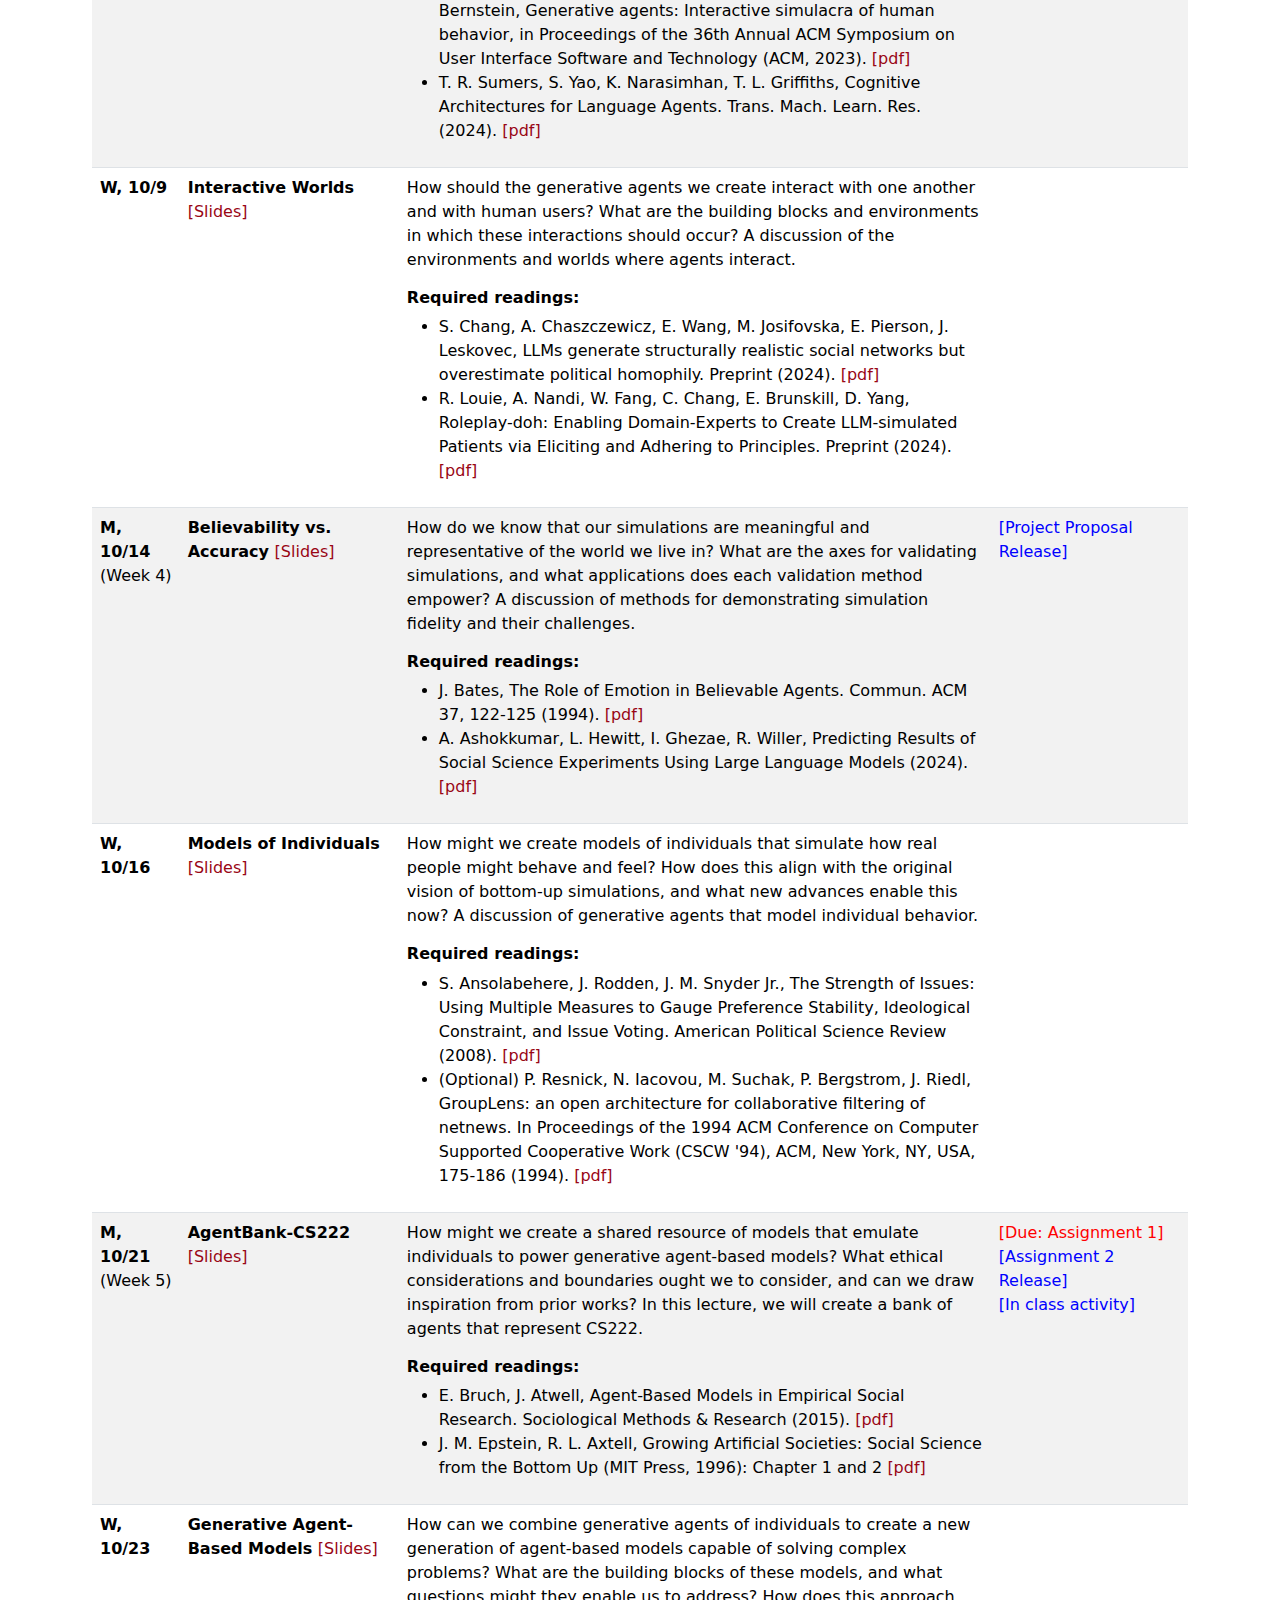
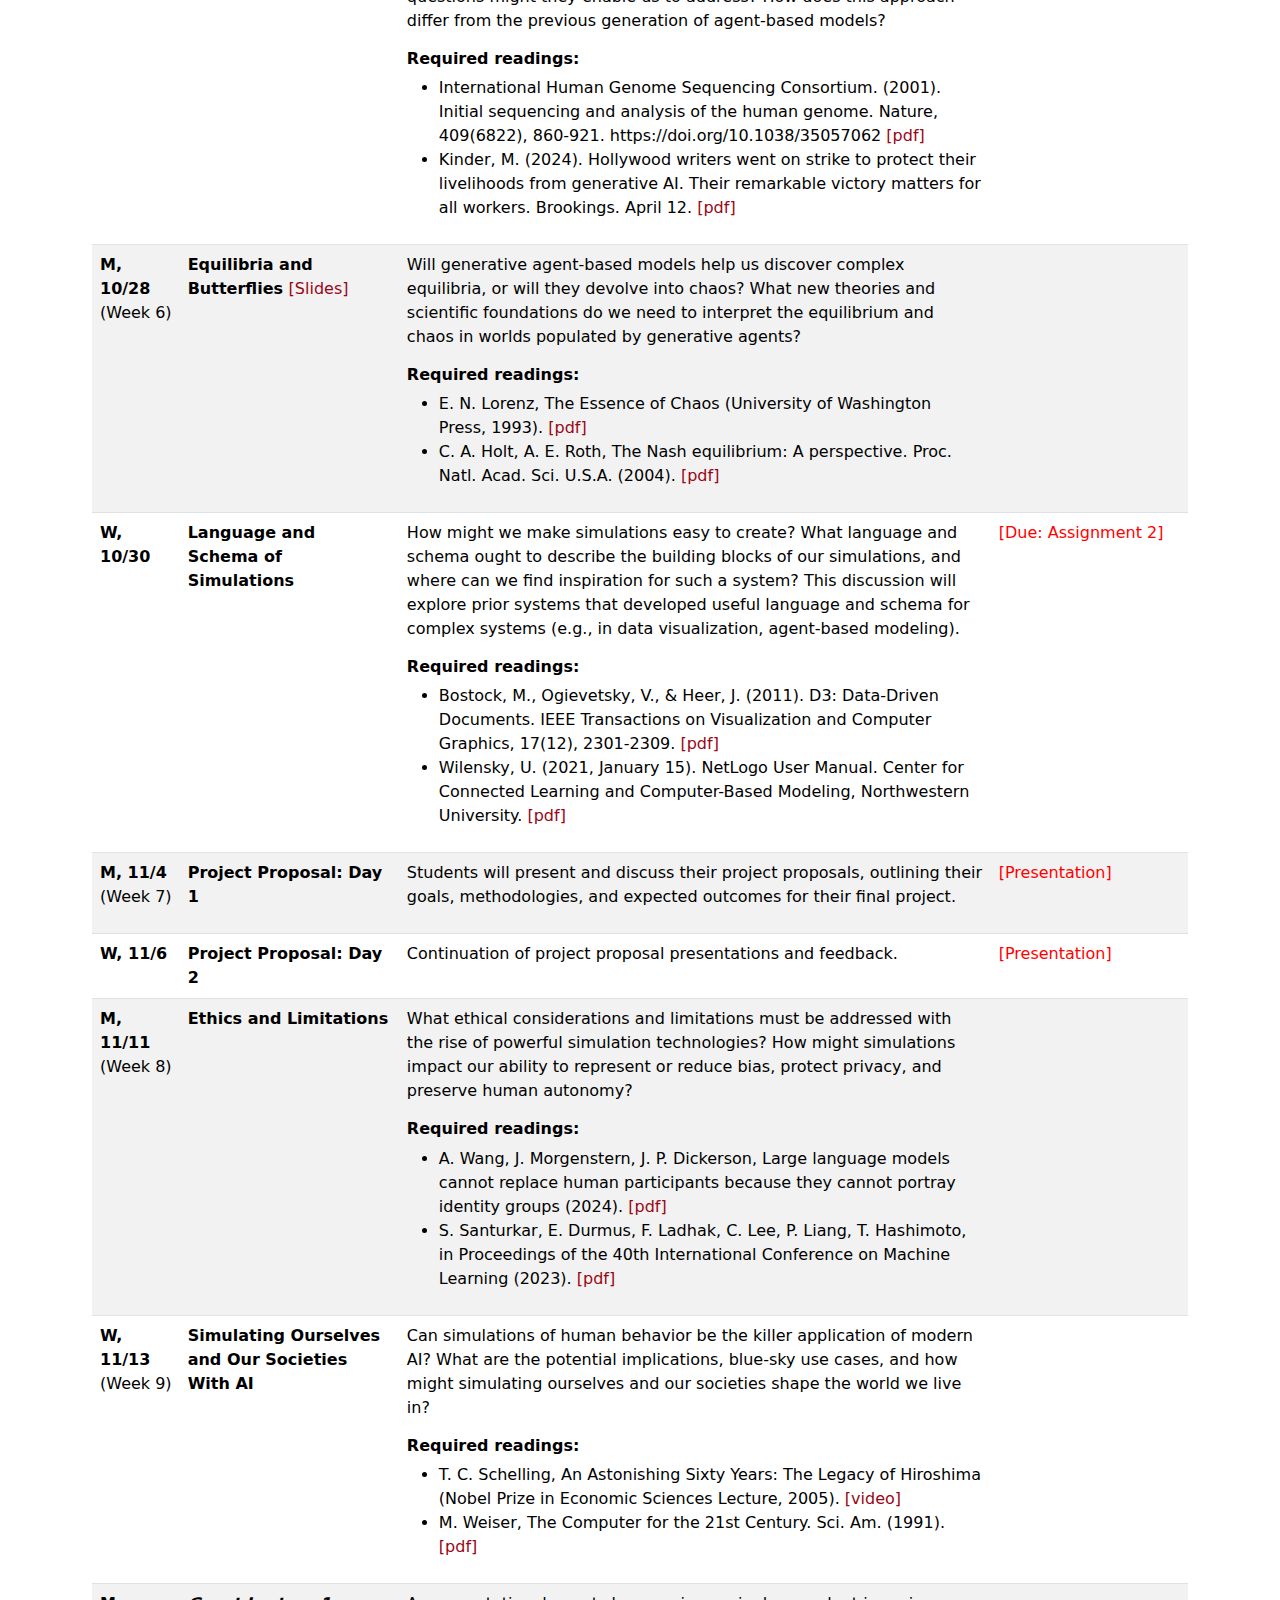
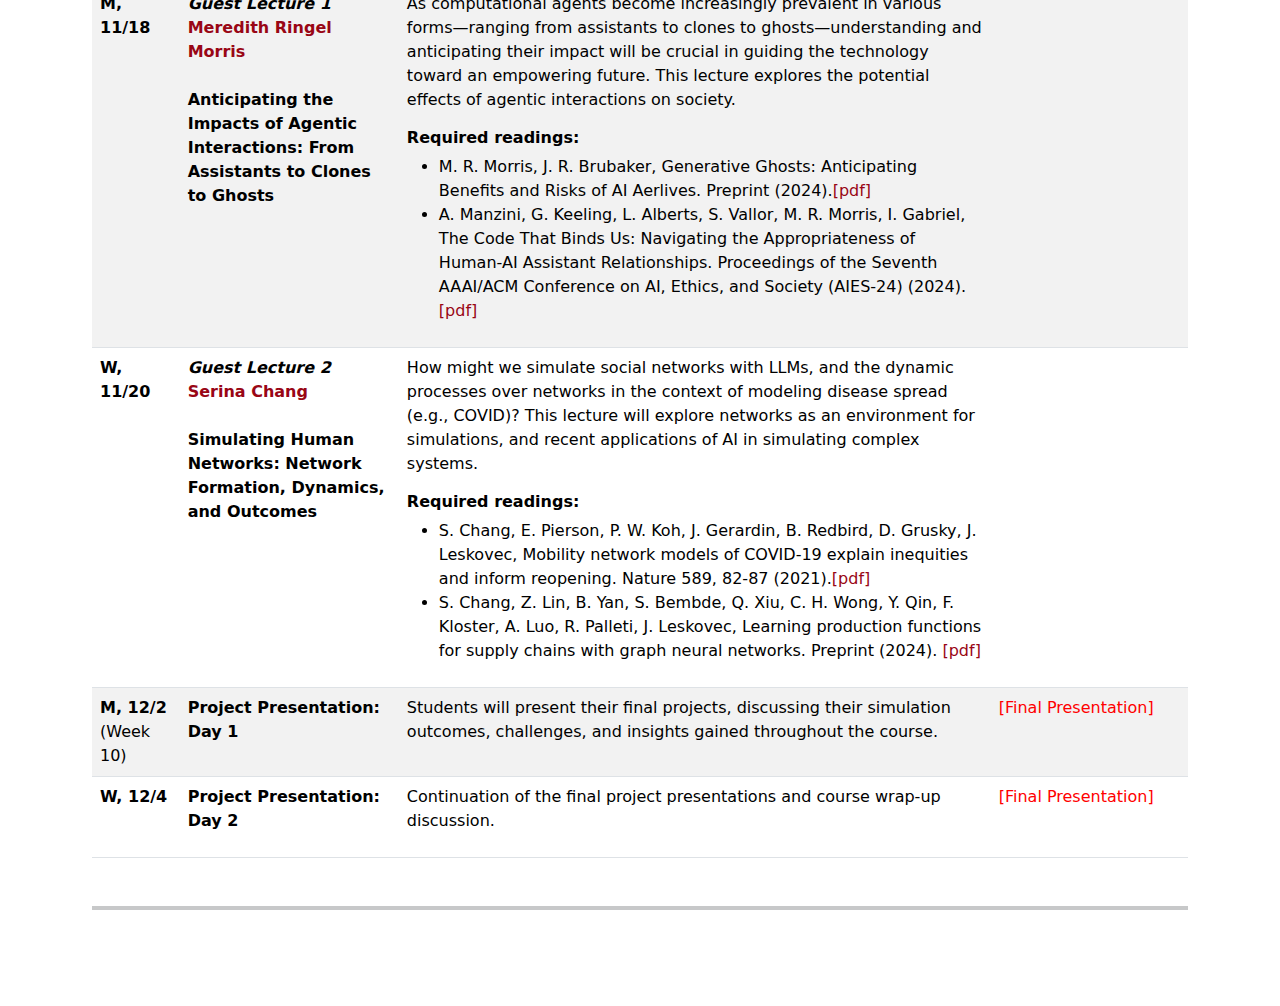
==== commit a7dec0b7: "slides" ====
--- a/index.html
+++ b/index.html
@@ -253,7 +253,7 @@
 
           <tr>
             <td class="lecture_date">W, 10/23</td>
-            <td class="lecture_titles">Generative Agent-Based Models</td>
+            <td class="lecture_titles">Generative Agent-Based Models <a href="static_dir/pdf/StanfordCS222_Lecture10.pdf" style="font-weight:500" target="_blank">[Slides]</a></td>
             <td>
               <p class="lecture_desc">
                 How can we combine generative agents of individuals to create a new generation of agent-based models capable of solving complex problems? What are the building blocks of these models, and what questions might they enable us to address? How does this approach differ from the previous generation of agent-based models?
@@ -269,7 +269,7 @@
 
           <tr>
             <td class="lecture_date">M, 10/28<br><span>(Week 6)</span></td>
-            <td class="lecture_titles">Equilibria and Butterflies</td>
+            <td class="lecture_titles">Equilibria and Butterflies <a href="static_dir/pdf/StanfordCS222_Lecture11.pdf" style="font-weight:500" target="_blank">[Slides]</a></td>
             <td>
               <p class="lecture_desc">
                 Will generative agent-based models help us discover complex equilibria, or will they devolve into chaos? What new theories and scientific foundations do we need to interpret the equilibrium and chaos in worlds populated by generative agents?
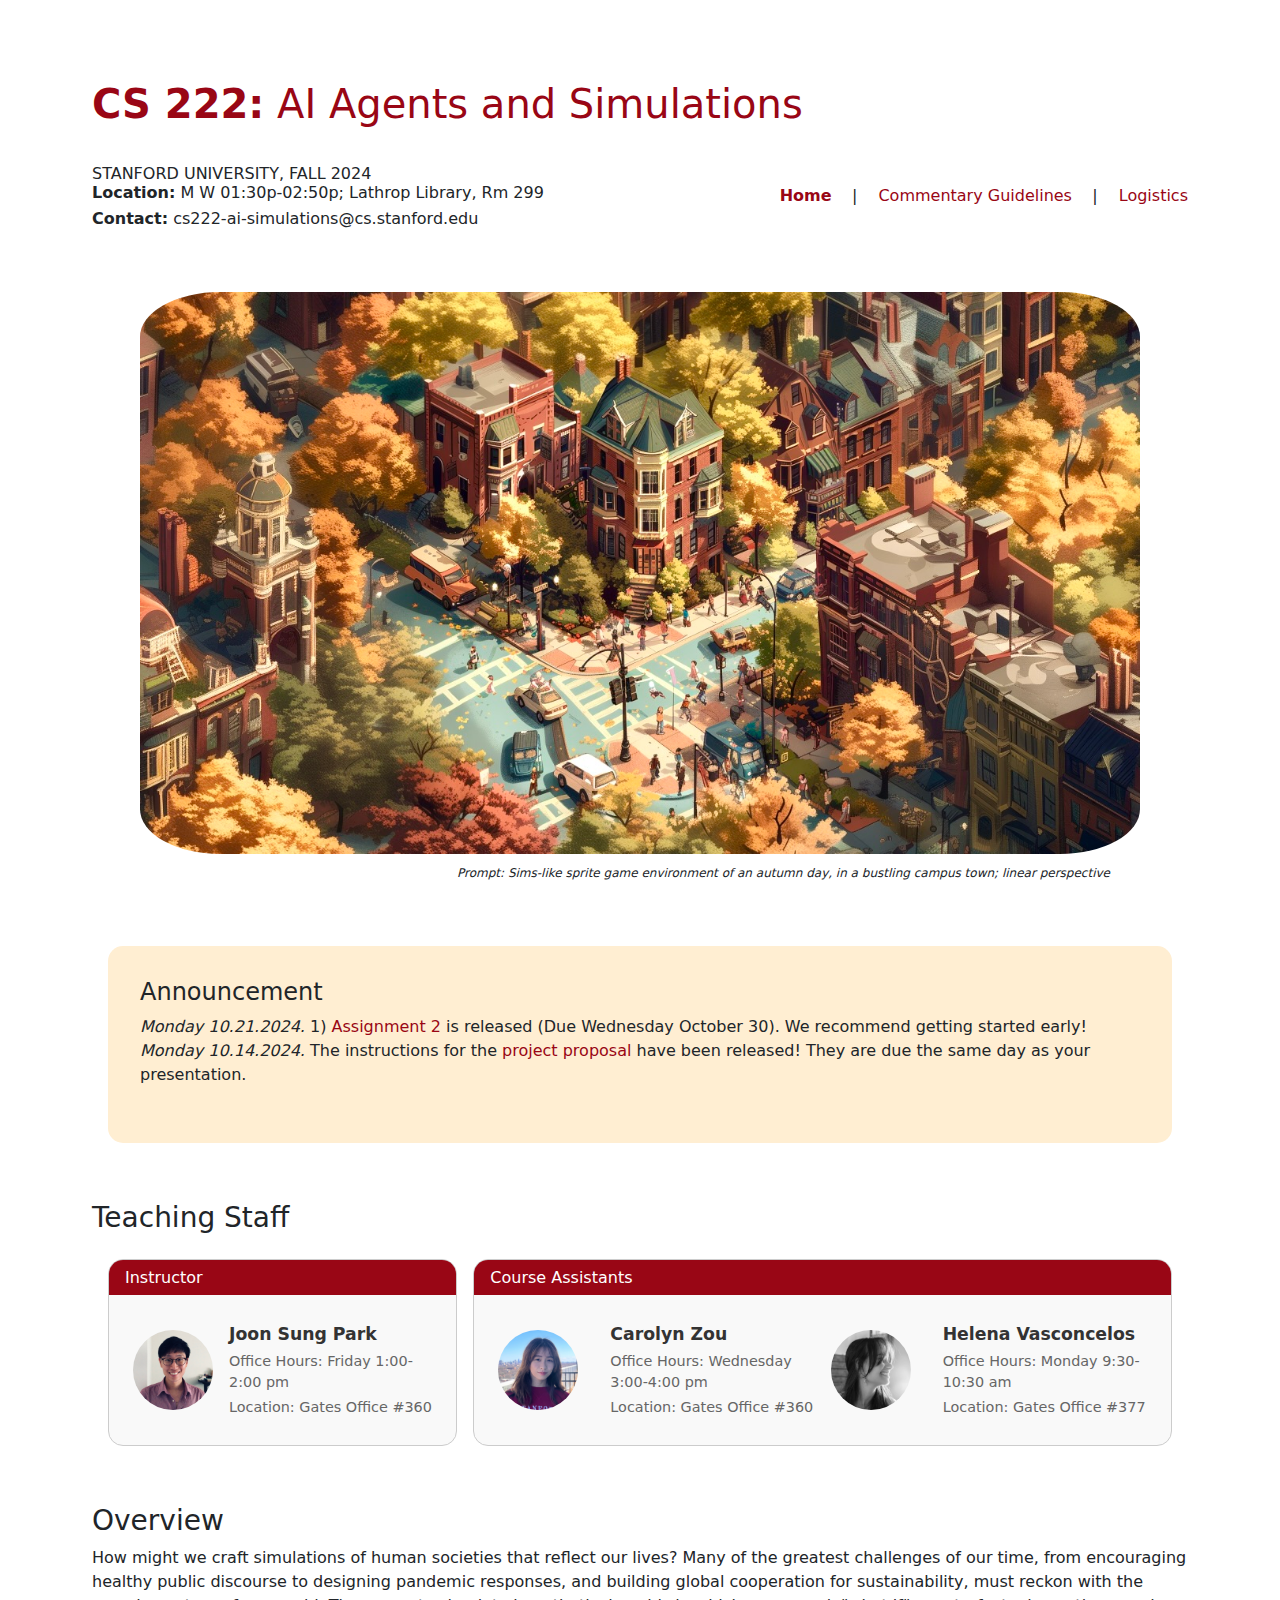
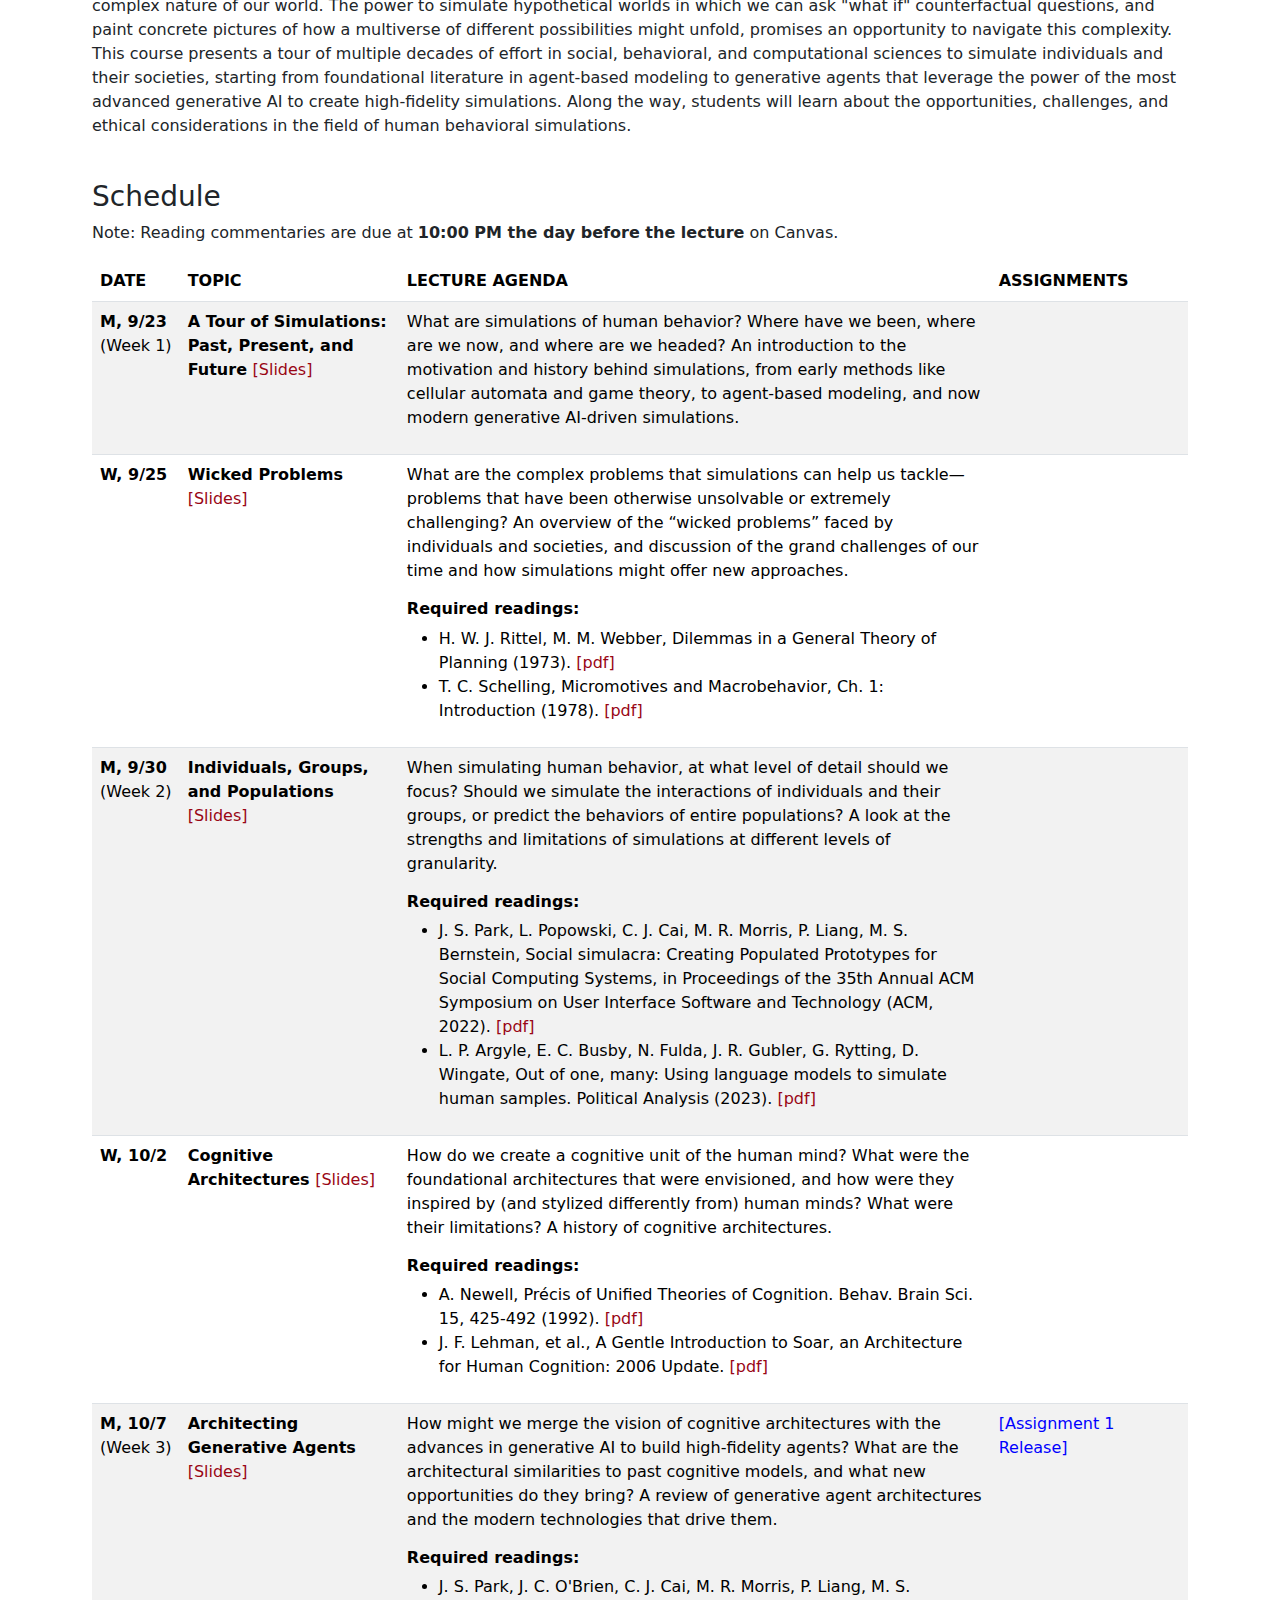
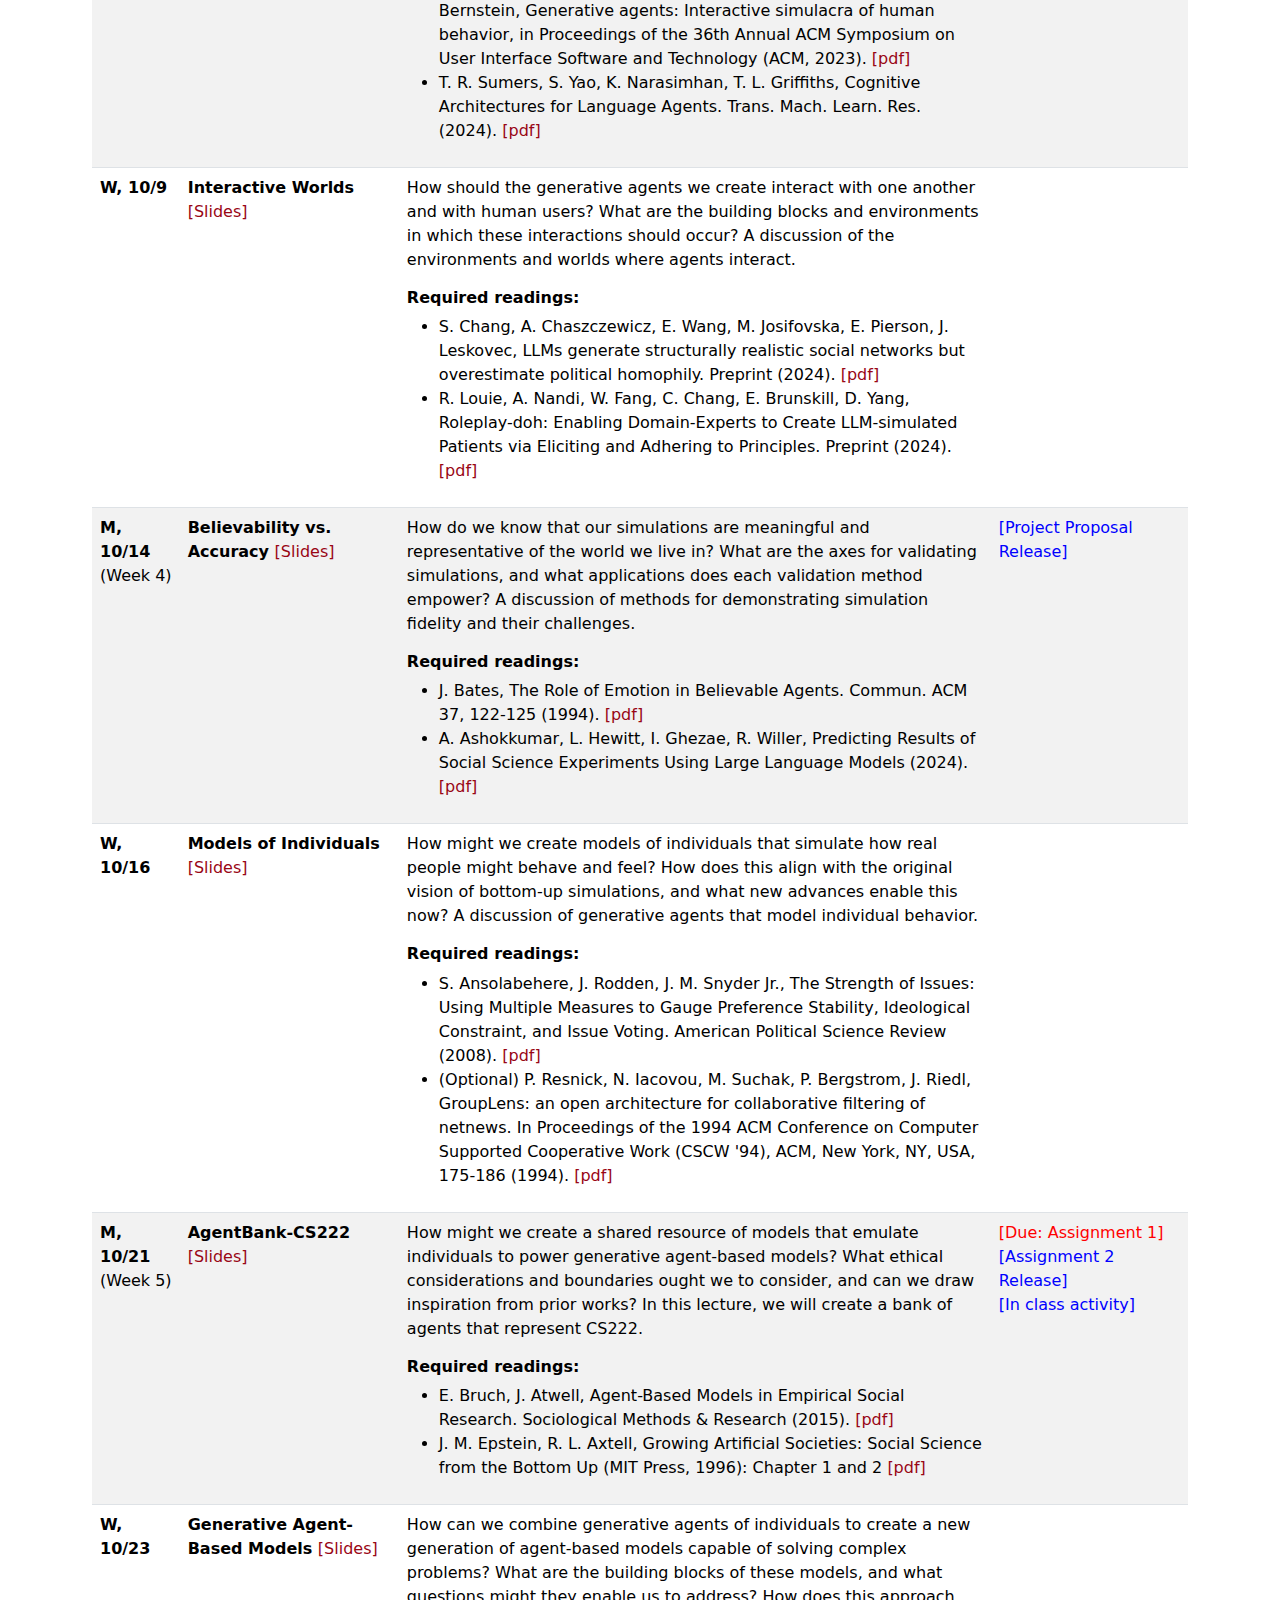
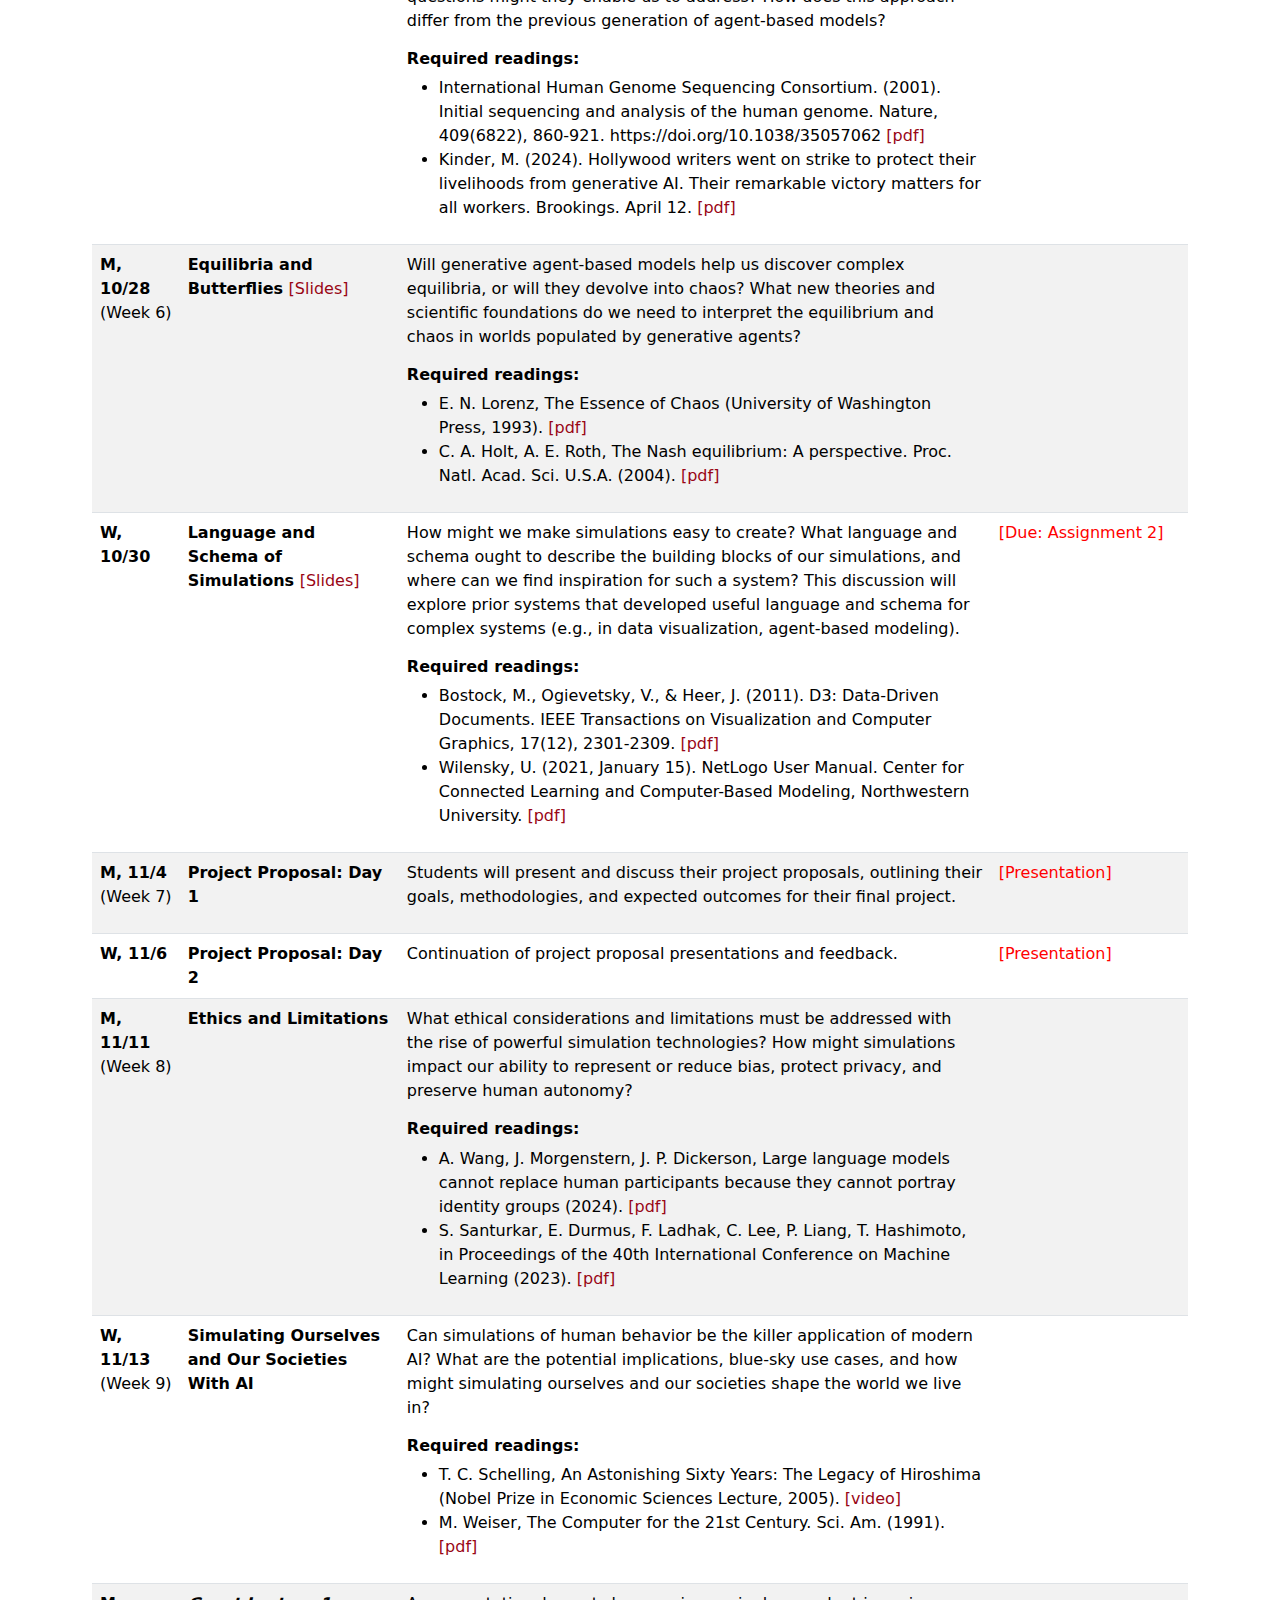
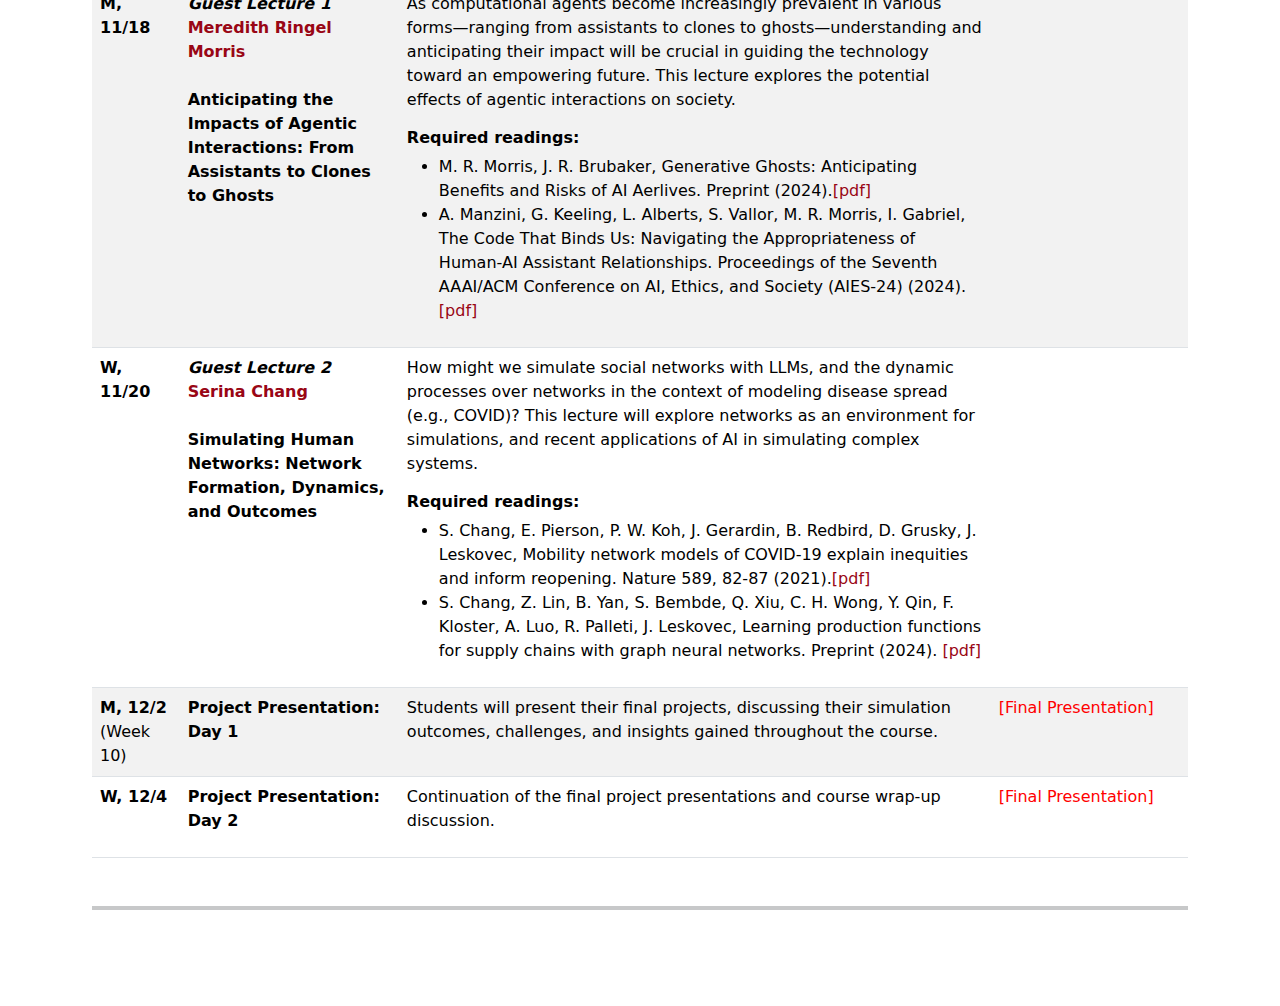
==== commit 17c42cd7: "Slide 12" ====
--- a/index.html
+++ b/index.html
@@ -285,7 +285,7 @@
 
           <tr>
             <td class="lecture_date">W, 10/30</td>
-            <td class="lecture_titles">Language and Schema of Simulations</td>
+            <td class="lecture_titles">Language and Schema of Simulations <a href="static_dir/pdf/StanfordCS222_Lecture12.pdf" style="font-weight:500" target="_blank">[Slides]</a></td>
             <td>
               <p class="lecture_desc">
                 How might we make simulations easy to create? What language and schema ought to describe the building blocks of our simulations, and where can we find inspiration for such a system? This discussion will explore prior systems that developed useful language and schema for complex systems (e.g., in data visualization, agent-based modeling).
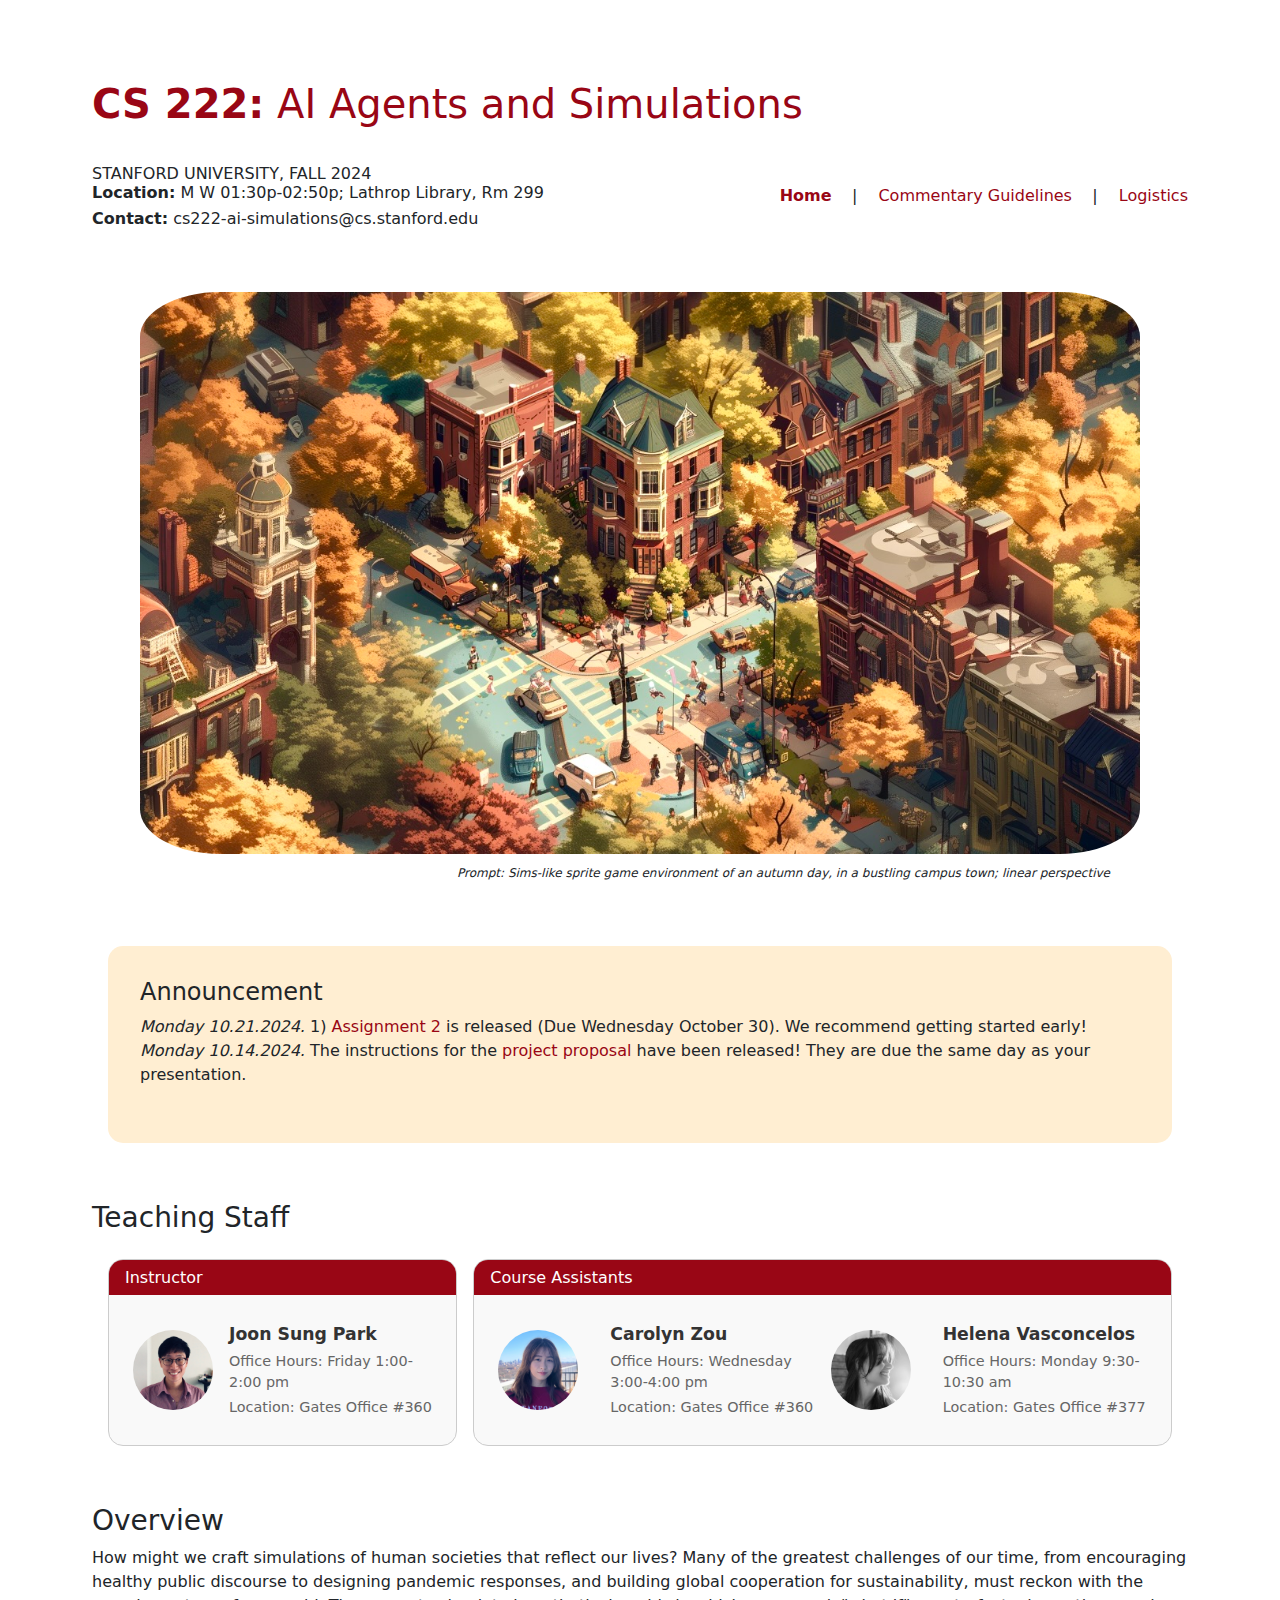
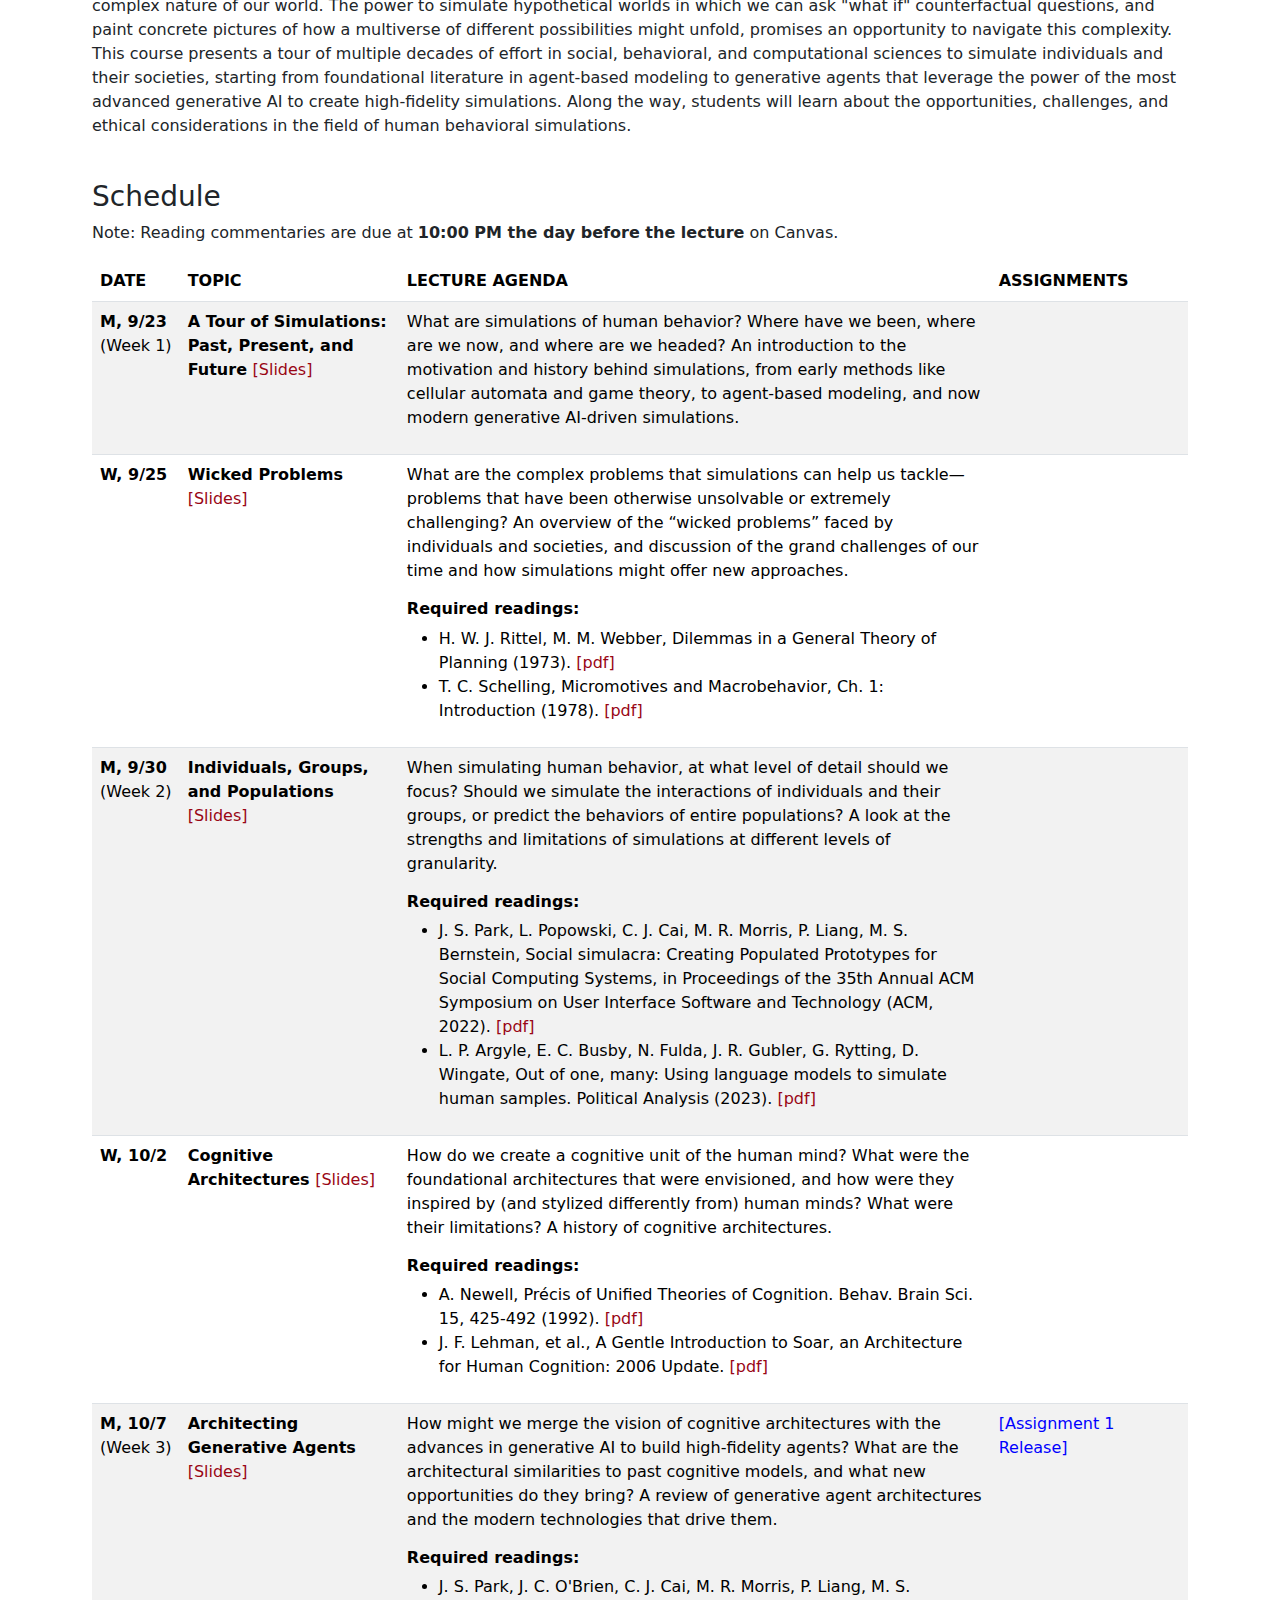
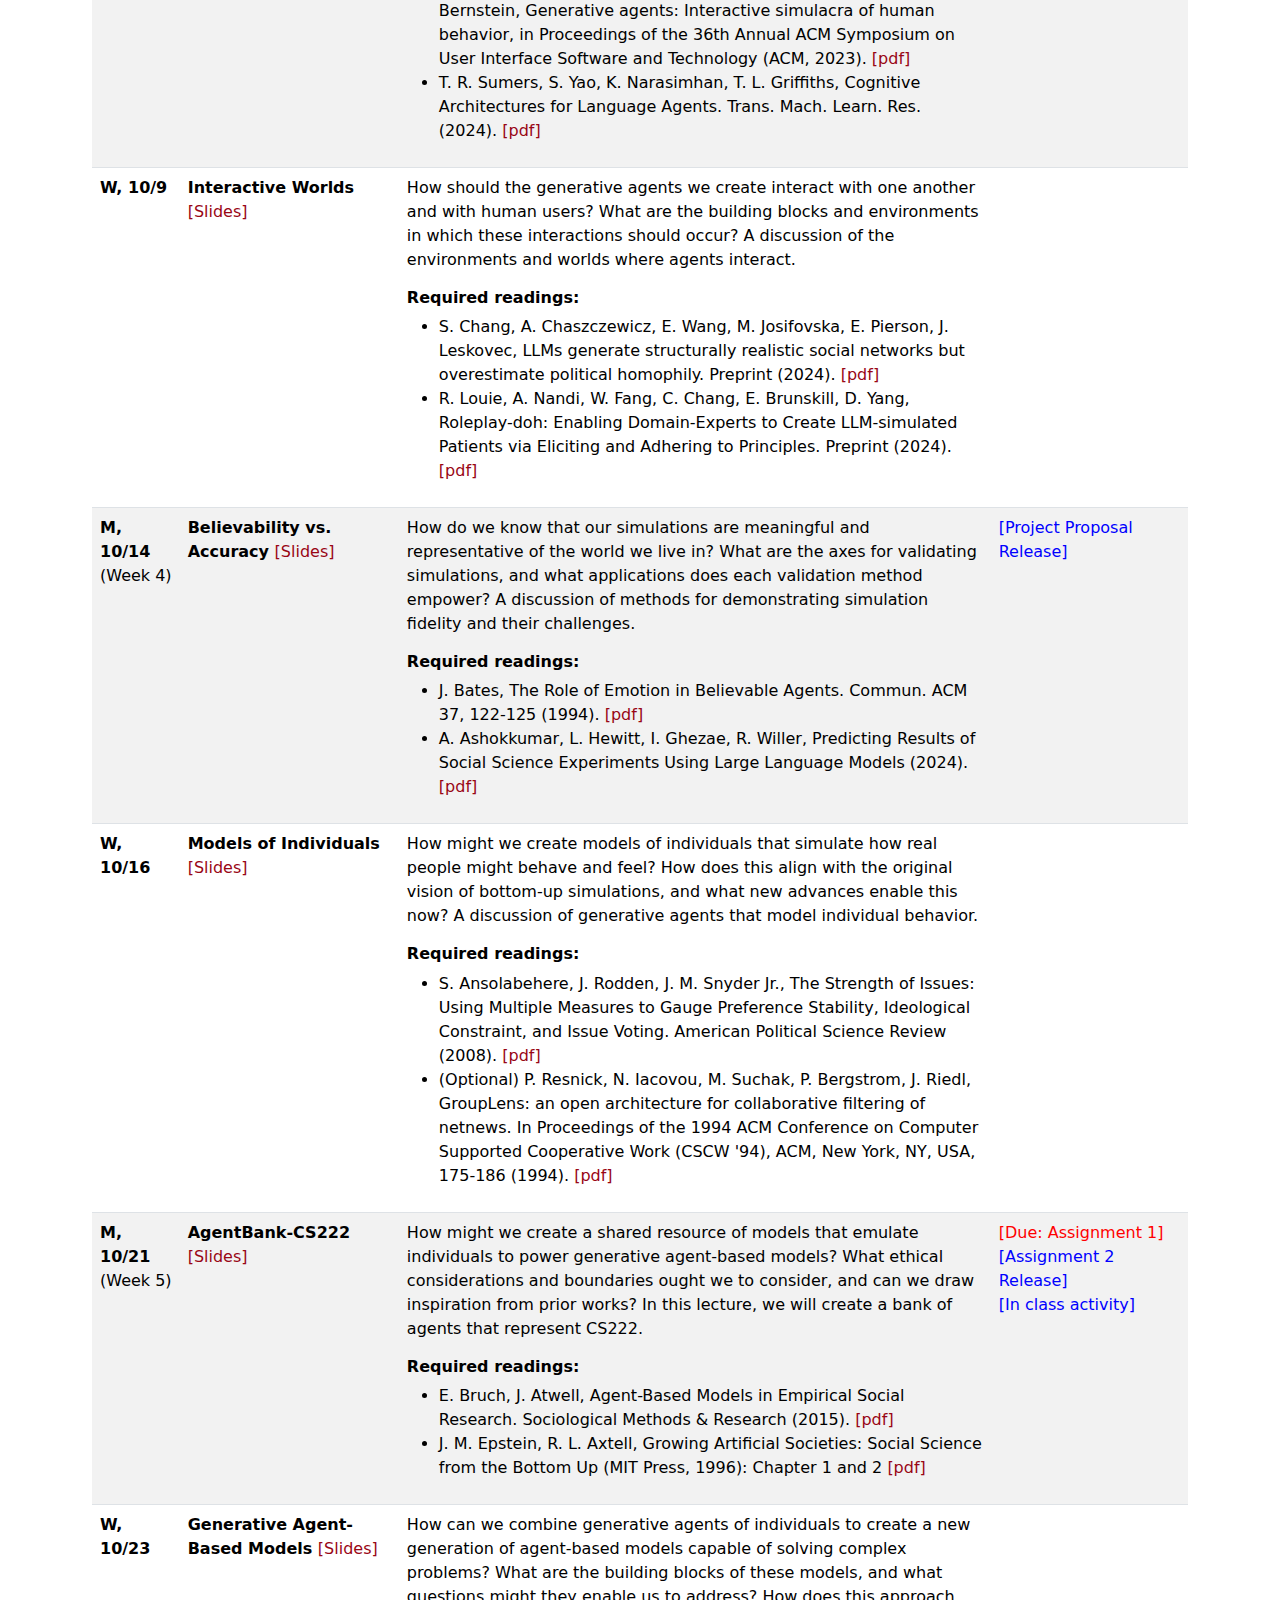
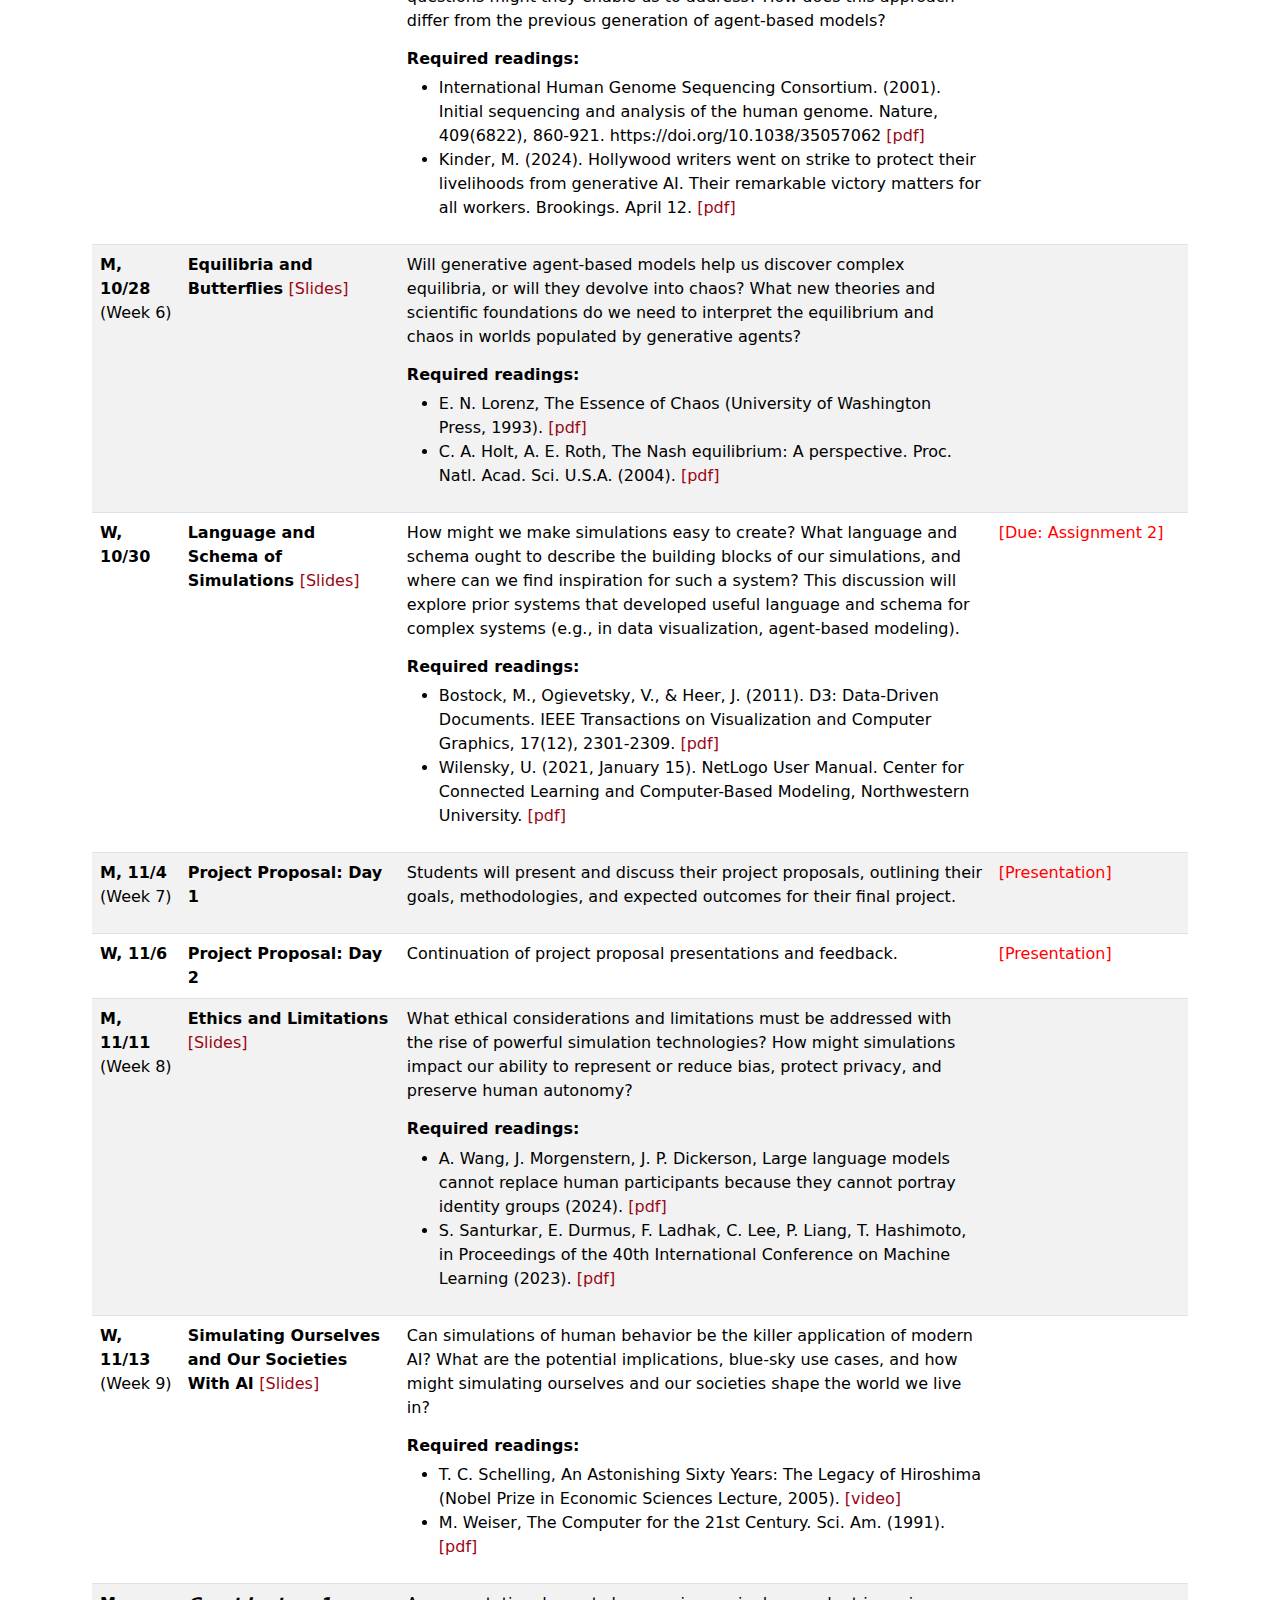
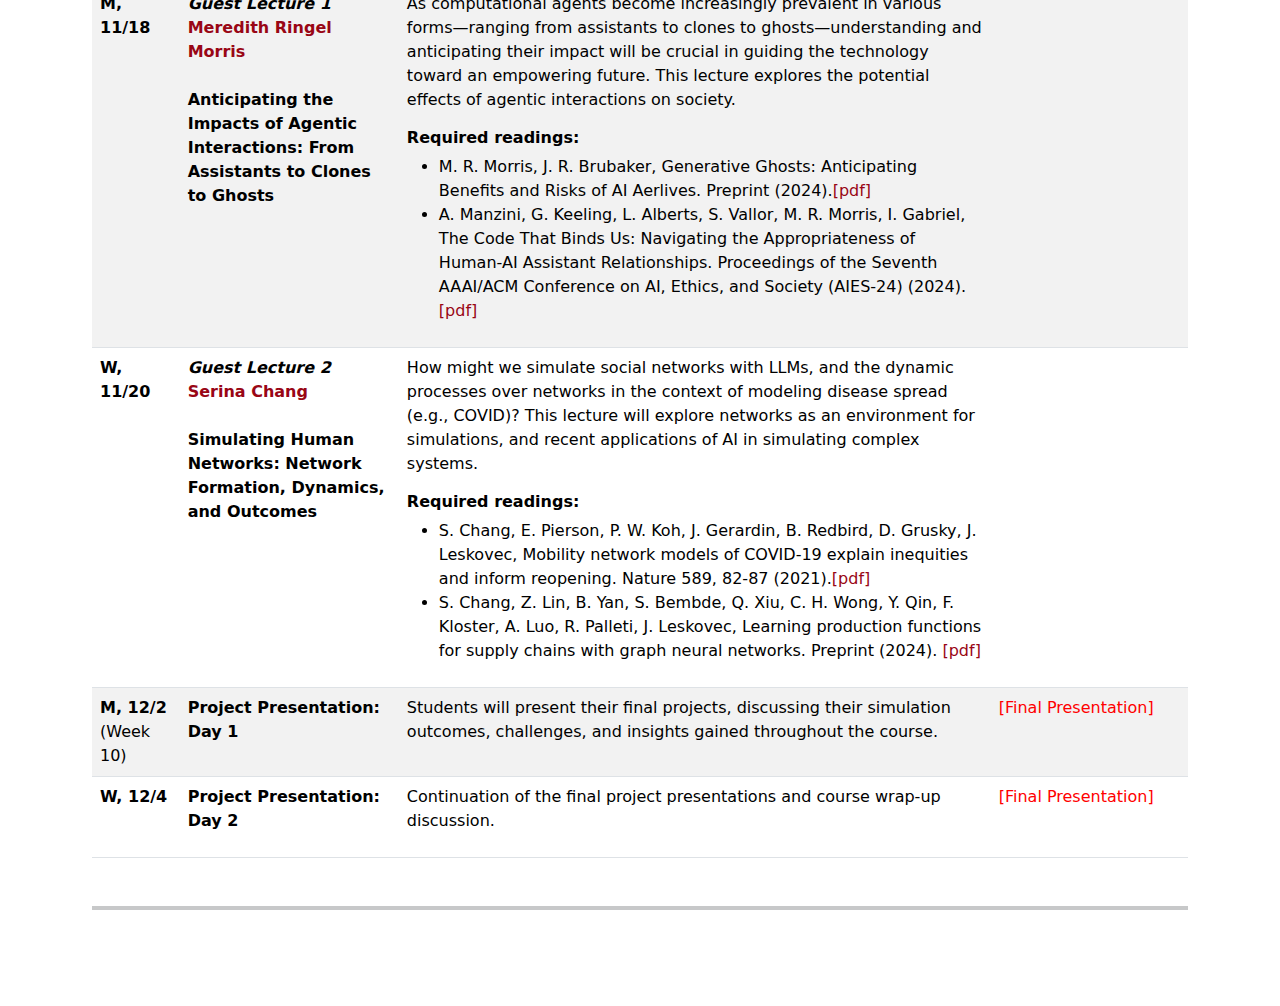
==== commit 7c19e70a: "L13 and L1" ====
--- a/index.html
+++ b/index.html
@@ -323,7 +323,7 @@
 
           <tr>
             <td class="lecture_date">M, 11/11<br><span>(Week 8)</span></td>
-            <td class="lecture_titles">Ethics and Limitations</td>
+            <td class="lecture_titles">Ethics and Limitations <a href="static_dir/pdf/StanfordCS222_Lecture13.pdf" style="font-weight:500" target="_blank">[Slides]</a></td>
             <td>
               <p class="lecture_desc">
                 What ethical considerations and limitations must be addressed with the rise of powerful simulation technologies? How might simulations impact our ability to represent or reduce bias, protect privacy, and preserve human autonomy?
@@ -339,7 +339,7 @@
 
           <tr>
             <td class="lecture_date">W, 11/13<br><span>(Week 9)</span></td>
-            <td class="lecture_titles">Simulating Ourselves and Our Societies With AI</td>
+            <td class="lecture_titles">Simulating Ourselves and Our Societies With AI <a href="static_dir/pdf/StanfordCS222_Lecture14.pdf" style="font-weight:500" target="_blank">[Slides]</a></td>
             <td>
               <p class="lecture_desc">
                 Can simulations of human behavior be the killer application of modern AI? What are the potential implications, blue-sky use cases, and how might simulating ourselves and our societies shape the world we live in?
